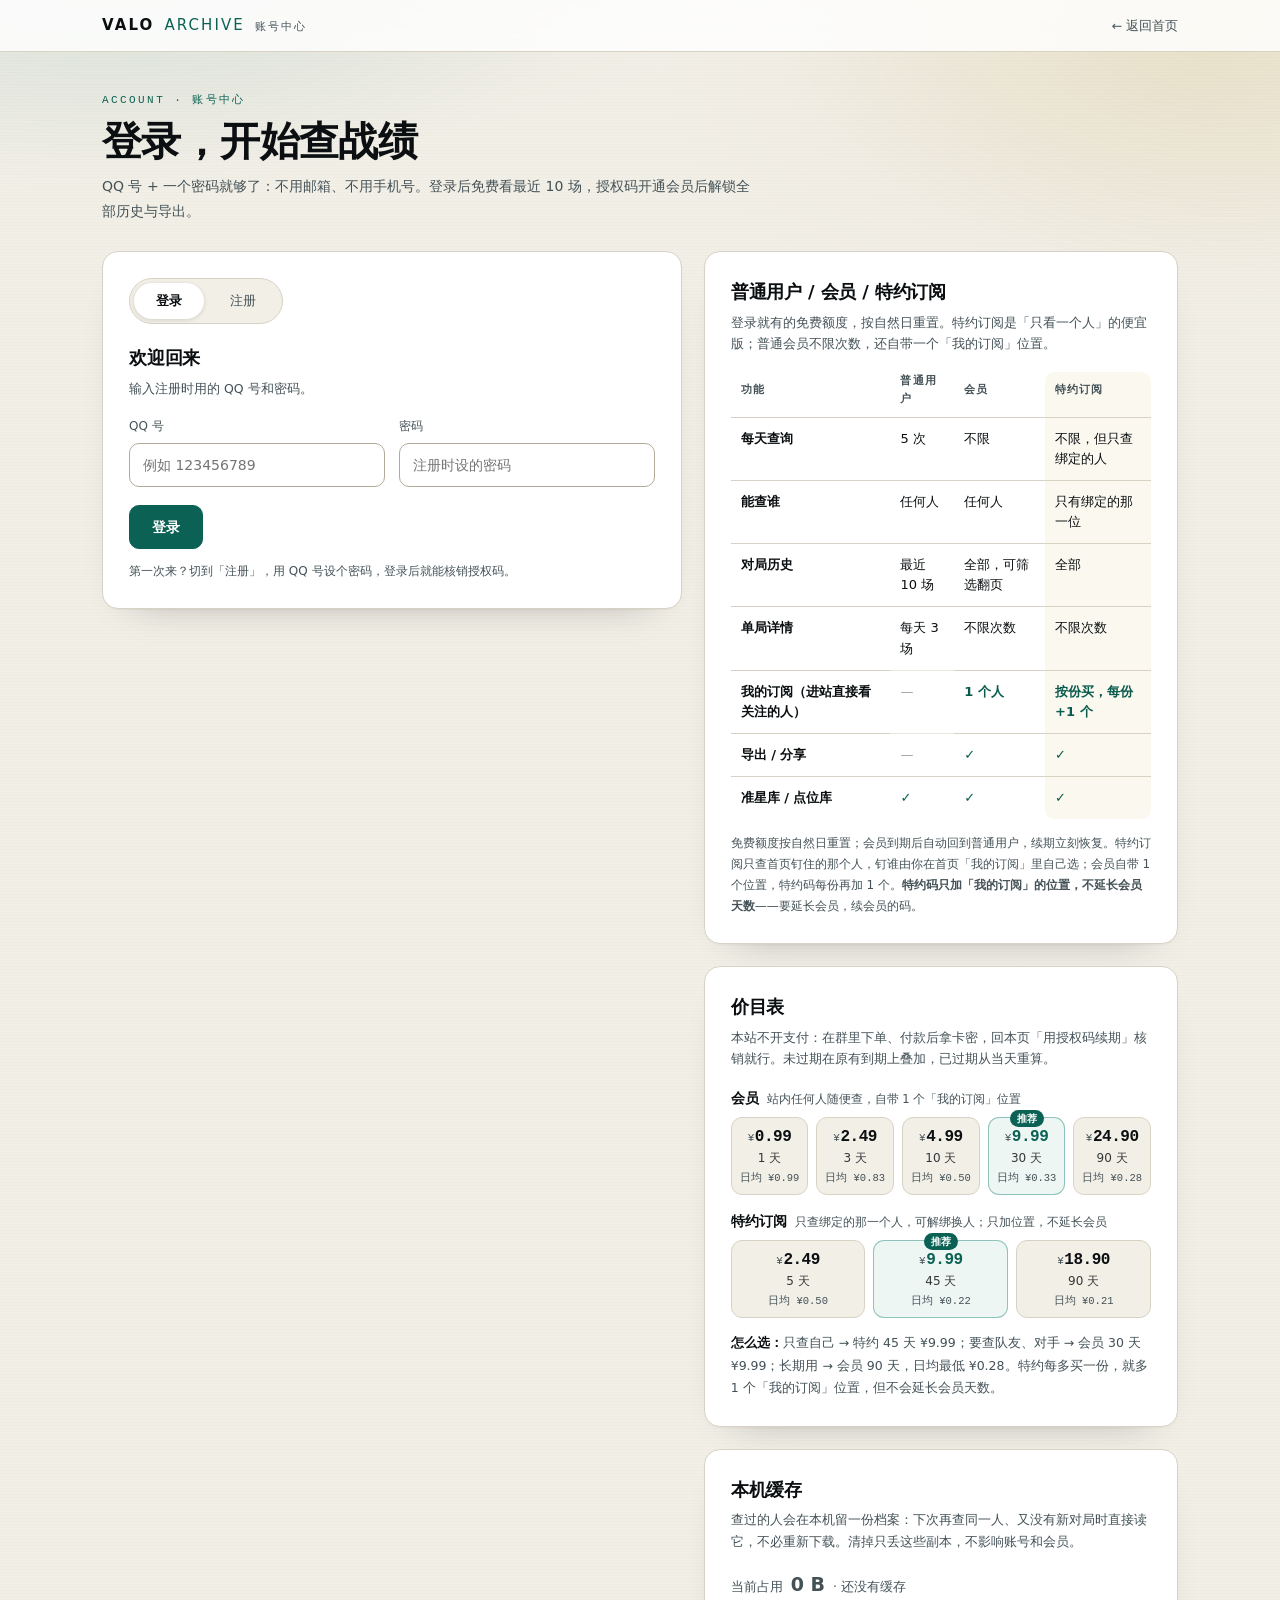
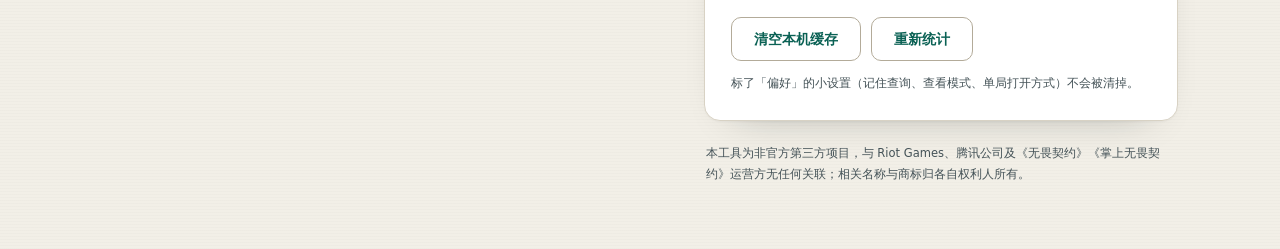
==== account.html @ eba75f65 "同步个人站：桌面记分板可展开、手机端队伍配色、顶栏账号靠右" ====
<!doctype html>
<html lang="zh-CN">
<head>
  <meta charset="utf-8" />
  <meta name="viewport" content="width=device-width, initial-scale=1" />
  <title>我的账号 · VALO ARCHIVE</title>
  <link rel="icon" type="image/svg+xml" href="/static/favicon.svg?v=5" sizes="any" />
  <meta name="theme-color" content="#0e7c6b" />
  <link rel="stylesheet" href="/static/style.css?v=a4db2b4439" />
  <style>
    .ac-bg{position:fixed;inset:0;pointer-events:none;z-index:0;
      background:radial-gradient(900px 460px at 8% -10%,rgba(14,124,107,.10),transparent 62%),
                 radial-gradient(760px 420px at 96% 2%,rgba(201,162,39,.12),transparent 60%)}
    .ac-top{position:sticky;top:0;z-index:5;background:rgba(255,255,255,.82);
      backdrop-filter:blur(10px);border-bottom:1px solid var(--line)}
    .ac-top-inner{max-width:1120px;margin:0 auto;padding:14px 22px;display:flex;align-items:center;justify-content:space-between;gap:16px}
    .ac-logo{display:flex;align-items:baseline;gap:10px;font-weight:800;letter-spacing:.14em;font-size:15px;color:var(--ink);text-decoration:none}
    .ac-logo em{font-style:normal;color:var(--accent);font-weight:500}
    .ac-logo span{font-size:11px;letter-spacing:.18em;color:var(--muted);font-weight:500}
    .ac-home{font-size:12.5px;color:var(--muted);text-decoration:none;white-space:nowrap}
    .ac-home:hover{color:var(--accent)}

    .ac-main{position:relative;z-index:1;max-width:1120px;margin:0 auto;padding:40px 22px 64px}
    .ac-hero{max-width:660px;margin-bottom:28px}
    .ac-kicker{font-family:var(--mono);font-size:11px;letter-spacing:.22em;color:var(--accent);margin:0 0 10px;text-transform:uppercase}
    .ac-hero h1{margin:0 0 10px;font-size:clamp(28px,3.4vw,40px);line-height:1.12;letter-spacing:-.015em}
    .ac-sub{margin:0;font-size:14px;line-height:1.75;color:var(--muted)}

    .ac-grid{display:grid;grid-template-columns:minmax(0,1.1fr) minmax(0,.9fr);gap:22px;align-items:start}
    .ac-panel{background:var(--card);border:1px solid var(--line);border-radius:16px;padding:26px;
      box-shadow:0 1px 2px rgba(16,24,22,.04),0 18px 40px -32px rgba(16,24,22,.45);margin-bottom:22px}
    .ac-panel h2{margin:0 0 6px;font-size:18px;letter-spacing:-.01em}
    .ac-panel .hint{margin:0 0 18px;font-size:12.5px;color:var(--muted);line-height:1.7}

    .ac-tabs{display:inline-flex;padding:4px;gap:4px;background:var(--paper);border:1px solid var(--line);border-radius:999px;margin-bottom:20px}
    .ac-tab{font:inherit;font-size:13px;padding:8px 22px;border:0;border-radius:999px;background:transparent;color:var(--muted);cursor:pointer}
    .ac-tab.on{background:var(--card);color:var(--ink);font-weight:600;box-shadow:0 1px 4px rgba(16,24,22,.14)}

    .ac-row{display:grid;grid-template-columns:1fr 1fr;gap:14px;margin-bottom:14px}'
    .ac-agree{margin:4px 0 14px}
    .ac-check{display:flex;gap:9px;align-items:flex-start;font-size:12.5px;line-height:1.7;color:var(--muted)}
    .ac-check input{margin-top:2px;width:16px;height:16px;flex:none;accent-color:var(--accent)}
    .ac-check a{color:var(--accent);text-decoration:none}
    .ac-check a:hover{text-decoration:underline}
    .ac-group{border:1px dashed var(--line);border-radius:12px;padding:12px 14px;margin:0 0 14px;background:var(--paper)}
    .ac-group-t{display:flex;gap:8px;align-items:baseline;flex-wrap:wrap;font-size:12.5px;color:var(--muted)}
    .ac-group-t b{font-size:13px;color:var(--ink)}
    .ac-group-a{display:flex;gap:8px;align-items:center;flex-wrap:wrap;margin-top:9px}
    .ac-group-qq{font-family:var(--mono);font-size:13px;color:var(--ink);text-decoration:none;border-bottom:1px dashed var(--line);padding-bottom:1px}
    .ac-group-qq:hover{color:var(--accent);border-color:var(--accent)}
    .ac-btn.tiny{height:30px;padding:0 12px;font-size:12px;border-radius:8px}

    .ac-row.one{grid-template-columns:1fr}
    .ac-row label{display:flex;flex-direction:column;gap:7px;font-size:12px;color:var(--muted);font-weight:500}
    .ac-row input{height:44px;padding:0 13px;font:inherit;font-size:14px;color:var(--ink);
      background:var(--card);border:1px solid var(--line-strong);border-radius:10px;transition:border-color .15s,box-shadow .15s}
    .ac-row input:focus{outline:none;border-color:var(--accent);box-shadow:0 0 0 4px var(--accent-soft)}
    .ac-row input[readonly]{background:var(--paper);color:var(--muted)}

    .ac-actions{display:flex;gap:10px;flex-wrap:wrap;align-items:center;margin-top:18px}
    button.ac-btn,a.ac-btn{display:inline-flex;align-items:center;justify-content:center;height:44px;padding:0 22px;
      font:inherit;font-size:13.5px;font-weight:600;border-radius:10px;border:1px solid var(--accent);
      background:var(--accent);color:#fff;cursor:pointer;text-decoration:none;transition:transform .12s,box-shadow .15s,background .15s}
    button.ac-btn:hover,a.ac-btn:hover{background:var(--accent-ink);box-shadow:0 8px 20px -10px rgba(14,124,107,.65)}
    button.ac-btn:active,a.ac-btn:active{transform:translateY(1px)}
    button.ac-btn.ghost,a.ac-btn.ghost{background:transparent;color:var(--accent);border-color:var(--line-strong)}
    button.ac-btn.ghost:hover,a.ac-btn.ghost:hover{border-color:var(--accent);background:var(--accent-soft);box-shadow:none}
    button.ac-btn:disabled{opacity:.45;cursor:default;box-shadow:none}

    .ac-out{margin-top:16px;font-size:13px;line-height:1.7;padding:12px 14px;border-radius:10px;
      background:var(--paper);color:var(--muted);white-space:pre-wrap}
    .ac-out:empty{display:none}
    .ac-out.ok{background:rgba(14,124,107,.08);color:var(--accent-ink)}
    .ac-out.err{background:rgba(180,69,59,.09);color:#a4392f}

    .ac-id{display:flex;align-items:center;gap:14px;margin:0 0 20px}
    .ac-id .av-lg{width:54px;height:54px;flex:0 0 54px;border-radius:50%;display:grid;place-items:center;
      font-size:20px;font-weight:700;color:#fff;background:linear-gradient(135deg,var(--accent),#0a5f52)}
    .ac-id b{display:block;font-size:16px;letter-spacing:-.01em}
    .ac-id small{color:var(--muted);font-size:12px}

    .ac-kv{display:grid;grid-template-columns:88px 1fr;font-size:13.5px;margin:0 0 18px;border-top:1px solid var(--line)}
    .ac-kv b,.ac-kv span{padding:11px 2px;border-bottom:1px solid var(--line)}
    .ac-kv b{color:var(--muted);font-weight:500}

    .ac-badge{display:inline-flex;align-items:center;padding:3px 10px;border-radius:999px;font-size:12px;font-weight:600}
    .ac-badge.on{background:rgba(14,124,107,.12);color:var(--accent-ink)}
    .ac-badge.off{background:rgba(180,69,59,.10);color:#a4392f}

    .price-sec{margin:0 0 14px}
    .price-t{display:flex;align-items:baseline;gap:8px;margin:16px 0 8px;font-size:13.5px;font-weight:700;color:var(--ink)}
    .price-t em{font-style:normal;font-size:11.5px;font-weight:500;color:var(--muted)}
    .price-grid{display:grid;grid-template-columns:repeat(3,minmax(0,1fr));gap:8px}
    @media (min-width:560px){#price-panel .price-grid.m5{grid-template-columns:repeat(5,minmax(0,1fr))}}
    .price-card{position:relative;border:1px solid var(--line);border-radius:11px;background:var(--paper);padding:10px 4px 8px;text-align:center;min-width:0}
    .price-card b{display:block;font-family:var(--mono);font-size:16px;letter-spacing:-.03em;color:var(--ink);line-height:1.15;white-space:nowrap}
    .price-card b span{font-size:11px;font-weight:500;color:var(--muted);margin-right:1px}
    .price-card i{display:block;margin-top:3px;font-style:normal;font-size:12px;color:var(--ink);opacity:.82}
    .price-card u{display:block;margin-top:2px;text-decoration:none;font-size:10.5px;color:var(--muted);font-family:var(--mono)}
    .price-card.on{border-color:rgba(14,124,107,.42);background:rgba(14,124,107,.07)}
    .price-card.on b{color:var(--accent)}
    .price-rec{position:absolute;top:-8px;left:50%;transform:translateX(-50%);font-size:10px;font-weight:700;color:#fff;background:var(--accent);border-radius:999px;padding:1px 7px;white-space:nowrap}
    .price-buy{margin:14px 0 0;font-size:12.5px;color:var(--muted);line-height:1.8}
    .price-buy b{color:var(--ink)}
    @media (max-width:520px){.price-grid{grid-template-columns:repeat(3,minmax(0,1fr))}.price-card{padding:10px 4px 8px}.price-card b{font-size:16px}.price-card u{display:none}}
    .ac-table{width:100%;border-collapse:separate;border-spacing:0;font-size:13px;margin:4px 0 14px}
    .ac-table th{font-size:11px;letter-spacing:.1em;text-transform:uppercase;color:var(--muted);text-align:left;padding:0 10px 10px;font-weight:600}
    .ac-table td{padding:11px 10px;border-top:1px solid var(--line);vertical-align:top}
    .ac-table td:first-child{font-weight:600;width:38%}
    .ac-table th:last-child,.ac-table td:last-child{background:rgba(201,162,39,.07)}
    .ac-table th:last-child{border-radius:9px 9px 0 0}
    .ac-table tr:last-child td:last-child{border-radius:0 0 9px 9px}
    .ac-no{color:var(--muted);opacity:.55}
    .ac-yes{color:var(--accent-ink);font-weight:600}

    .ac-tip{font-size:12px;line-height:1.75;color:var(--muted);margin:12px 0 0}
    .ac-invite{margin-top:22px;padding:18px;border:1px dashed var(--line-strong);border-radius:12px;background:var(--paper)}
    .ac-invite h2{font-size:15px;margin:0 0 4px}
    .ac-invite .code{font-family:var(--mono);font-size:20px;letter-spacing:.14em;color:var(--accent-ink);margin:12px 0 14px}
    .legal{font-size:11.5px;line-height:1.8;color:var(--muted);margin:18px 2px 0}
    /* 本机缓存：占用 + 单项删除 */
    .cache-total{display:flex;align-items:baseline;gap:8px;margin:12px 0 4px;font-size:12.5px;color:var(--muted)}
    .cache-total b{font-size:19px;color:inherit;font-variant-numeric:tabular-nums}
    .cache-list{list-style:none;margin:6px 0 0;padding:0}
    .cache-list li{display:flex;align-items:center;gap:8px;padding:7px 0;border-top:1px dashed var(--line);font-size:12.5px}
    .cache-list li:first-child{border-top:0}
    .cache-list .cname{flex:1;min-width:0;overflow:hidden;text-overflow:ellipsis;white-space:nowrap}
    .cache-list .csize{flex:none;font-family:var(--mono);font-size:11.5px;color:var(--muted);font-variant-numeric:tabular-nums}
    .cache-list .cpref{flex:none;font-size:10.5px;color:var(--muted);opacity:.7}
    .cache-list .cdel{flex:none;border:0;background:none;padding:2px 5px;font-size:11.5px;color:var(--muted);cursor:pointer;border-radius:6px}
    .cache-list .cdel:hover{color:#b3261e;background:rgba(179,38,30,.08)}
    .ac-hide{display:none!important}
    @media (max-width:900px){.ac-grid{grid-template-columns:1fr}.ac-main{padding-top:30px}}
    @media (max-width:560px){.ac-row{grid-template-columns:1fr}.ac-panel{padding:20px 18px}}
    @media (max-width:560px){
      .ac-top-inner{padding:10px 16px}
      .ac-main{padding:22px 16px 44px}
      .ac-hero{margin-bottom:18px}
      .ac-hero h1{font-size:27px;line-height:1.2}
      .ac-kicker{font-size:11.5px}
      .ac-hero p{font-size:13px;line-height:1.75}
      .ac-tabs{display:flex;width:100%;margin-bottom:16px}
      .ac-tab{flex:1;padding:0;height:42px;font-size:14px}
      .ac-panel{padding:18px 16px;border-radius:14px;margin-bottom:16px}
      .ac-panel h2{font-size:16.5px}
      .ac-panel .hint{font-size:12.5px}
      .ac-row label{font-size:12.5px}
      .ac-row input{height:48px;font-size:15px}
      .ac-btn{flex:1 1 auto;height:46px;font-size:14px}
      .ac-table{font-size:12px}
      .ac-table th{font-size:10.5px;padding:0 5px 8px}
      .ac-table td{padding:10px 5px}
      .ac-table td:first-child{width:31%}
      .ac-kv{grid-template-columns:76px 1fr;font-size:13px}
      .ac-invite{padding:16px}
      .ac-invite .code{font-size:18px}
      .legal{font-size:11px}
    }
    /* .ac-row 是 display:flex，会盖掉 [hidden] 的默认 display:none，这里强制一下 */
    [hidden] { display: none !important; }

    /* 暗色：账号页自己的写死色（style.css 管不到内联） */
    @media (prefers-color-scheme: dark) {
      .ac-top{background:rgba(22,25,28,.82)}
      .ac-bg{background:radial-gradient(900px 460px at 8% -10%,rgba(58,168,143,.12),transparent 62%),
                        radial-gradient(760px 420px at 96% 2%,rgba(211,168,81,.10),transparent 60%)}
      .price-rec{color:#07130f}
      .ac-btn:not(.ghost){color:#07130f}
      .ac-tab.on{box-shadow:0 1px 4px rgba(0,0,0,.5)}
      .ac-panel{box-shadow:0 1px 2px rgba(0,0,0,.4),0 18px 40px -32px rgba(0,0,0,.9)}
      .ac-row input{box-shadow:none}
    }
  </style>
</head>
<body>
  <div class="ac-bg" aria-hidden="true"></div>

  <header class="ac-top">
    <div class="ac-top-inner">
      <a class="ac-logo" href="/">VALO<em>ARCHIVE</em><span>账号中心</span></a>
      <a class="ac-home" href="/">← 返回首页</a>
    </div>
  </header>

  <main class="ac-main">
    <section class="ac-hero">
      <p class="ac-kicker">ACCOUNT · 账号中心</p>
      <h1 id="hero-title">登录，开始查战绩</h1>
      <p class="ac-sub" id="hero-sub">QQ 号 + 一个密码就够了：不用邮箱、不用手机号。登录后免费看最近 10 场，授权码开通会员后解锁全部历史与导出。</p>
    </section>

    <div class="ac-grid">
      <div class="ac-col-main">

        <!-- 未登录：登录 / 注册 -->
        <section class="ac-panel" id="view-out">
          <div class="ac-tabs">
            <button class="ac-tab on" id="tab-login" type="button">登录</button>
            <button class="ac-tab" id="tab-register" type="button">注册</button>
          </div>

          <form id="f-login" autocomplete="off">
            <h2>欢迎回来</h2>
            <p class="hint">输入注册时用的 QQ 号和密码。</p>
            <div class="ac-row">
              <label>QQ 号
                <input id="l-qq" inputmode="numeric" placeholder="例如 123456789" maxlength="12" required />
              </label>
              <label>密码
                <input id="l-pw" type="password" placeholder="注册时设的密码" maxlength="64" required />
              </label>
            </div>
            <div class="ac-actions">
              <button class="ac-btn" id="b-login" type="submit">登录</button>
            </div>
            <p class="ac-tip">第一次来？切到「注册」，用 QQ 号设个密码，登录后就能核销授权码。</p>
          </form>

          <form id="f-register" class="ac-hide" autocomplete="off">
            <h2>创建账号</h2>
            <p class="hint">只收 QQ 号和一个密码，30 天内免登录。</p>
            <div class="ac-row">
              <label>QQ 号（就是用户名）
                <input id="r-qq" inputmode="numeric" placeholder="5~12 位数字" maxlength="12" required />
              </label>
              <label>昵称（可空）
                <input id="r-nick" placeholder="随便写" maxlength="24" />
              </label>
            </div>
            <div class="ac-row">
              <label>密码（至少 8 位）
                <input id="r-pw" type="password" maxlength="64" required />
              </label>
              <label>再输一次
                <input id="r-pw2" type="password" maxlength="64" required />
              </label>
            </div>
            <!-- 默认是免费注册，这个框不出现；只有「必须邀请码」或被后台关掉开放注册时才显示。 -->
            <div class="ac-row one" id="r-invite-row" hidden>
              <label>邀请码
                <input id="r-invite" placeholder="输入邀请码，例如 HY-AB12CD" maxlength="12" />
              </label>
            </div>
            <div class="ac-agree">
              <label class="ac-check">
                <input type="checkbox" id="r-agree" />
                <span>我已阅读并同意 <a href="/terms" target="_blank" rel="noopener">《用户协议与免责声明》</a>，并承诺不把查询结果用于人肉搜索、骚扰他人、曝光他人隐私等用途。</span>
              </label>
            </div>
            <div class="ac-group" id="reg-group" hidden>
              <div class="ac-group-t"><b>想开会员？</b><span>本站不开支付，订阅和续费都在群里办理。</span></div>
              <div class="ac-group-a">
                <a class="ac-group-qq" id="reg-group-qq" href="#" target="_blank" rel="noopener">群号 —</a>
                <button class="ac-btn ghost tiny" id="reg-group-copy" type="button">复制群号</button>
                <a class="ac-btn tiny" id="reg-group-join" href="#" target="_blank" rel="noopener" hidden>直接加群</a>
              </div>
            </div>
            <div class="ac-actions">
              <button class="ac-btn" id="b-register" type="submit">注册并登录</button>
            </div>
            <p class="ac-tip">注册免费，不要邀请码：QQ 号 + 密码就能用。没有邮箱/手机验证，也没有自助找回；忘了密码找站长重置。</p>
          </form>

          <div class="ac-out" id="out-out"></div>
          <p class="ac-tip" id="member-cookie-tip" hidden>
            检测到你已经用授权码激活过。设个密码，以后换设备也能登录。
          </p>
        </section>

        <!-- 已登录：我的会员 -->
        <section class="ac-panel ac-hide" id="view-in">
          <div id="merge-banner" hidden style="border:1px solid #d8a83a;background:rgba(216,168,58,.10);border-radius:10px;padding:12px 14px;margin:0 0 14px">
            <b style="font-size:13.5px">你的会员挂在另一个 QQ 上</b>
            <p class="ac-tip" id="merge-text" style="margin:6px 0 10px">—</p>
            <div class="ac-actions">
              <button class="ac-btn" id="merge-do" type="button">并入当前账号</button>
              <button class="ac-btn ghost" id="merge-skip" type="button">先不用</button>
            </div>
          </div>
          <div class="ac-id">
            <span class="av-lg" id="i-av">我</span>
            <span>
              <b id="i-name">我的账号</b>
              <small id="i-sub">已登录</small>
            </span>
          </div>
          <div class="ac-kv">
            <b>账号</b><span id="i-qq">—</span>
            <b>昵称</b><span id="i-nick">—</span>
            <b>状态</b><span id="i-status">—</span>
            <b>到期</b><span id="i-expires">—</span>
          </div>
          <div id="contact-box" hidden>
            <div class="ac-kv"><b>群号</b><span id="contact-qq">—</span></div>
            <p class="ac-tip" id="contact-note">加群购买订阅服务</p>
            <div class="ac-actions">
              <button class="ac-btn ghost" id="contact-copy" type="button">复制群号</button>
              <a class="ac-btn" id="contact-join" href="#" target="_blank" rel="noopener" hidden>直接加群</a>
            <a class="ac-btn ghost" href="#price-panel">看价目表</a>
            </div>
            <p class="ac-tip">本站不开支付、不收钱；订阅和续费都在群里办理。</p>
          </div>
          <div class="ac-actions">
            <a class="ac-btn" id="i-enter" href="/">进入站点</a>
            <button class="ac-btn ghost" id="b-unbind" type="button" hidden title="特约订阅只能解绑一次，用来救绑错人">解绑订阅人（仅一次）</button>
            <button class="ac-btn ghost" id="b-logout" type="button">退出登录</button>
          </div>
          <p class="ac-tip" id="i-tip"></p>
          <div id="inv-box" class="ac-invite" hidden>
            <h2>我的邀请码</h2>
            <p class="ac-tip">一个人一个码：会员 <b>HY-</b> 开头、不限次数；普通人 <b>PT-</b> 开头、最多 20 人（拉满失效，开通会员后重新可用）。同一张链接可以发给多个人。</p>
            <div class="code" id="inv-code">—</div>
            <div class="ac-actions">
              <button class="ac-btn ghost" id="inv-copy" type="button">复制邀请链接</button>
            </div>
            <p class="ac-tip" id="inv-note"></p>
          </div>
        </section>

        <!-- 核销 -->
        <section class="ac-panel ac-hide" id="view-redeem">
          <h2>用授权码续期</h2>
          <p class="hint">一个码只能用一次，绑 QQ 不绑设备；未过期在原到期上叠加，已过期从今天重算。</p>
          <form id="f-redeem" autocomplete="off">
            <div class="ac-row">
              <label>授权码
                <input id="d-code" placeholder="VALO-XXXX-XXXX-XXXX-XXXX" maxlength="64" required />
              </label>
              <label>充到账号
                <input id="d-qq" inputmode="numeric" maxlength="12" readonly />
              </label>
            </div>
            <div class="ac-actions">
              <button class="ac-btn" id="b-redeem" type="submit">立即激活</button>
            </div>
          </form>
          <div class="ac-out" id="out-redeem"></div>
        </section>

        <!-- 改密码 -->
        <section class="ac-panel ac-hide" id="view-password">
          <h2>改密码</h2>
          <p class="hint">改完所有设备都要重新登录。</p>
          <form id="f-password" autocomplete="off">
            <div class="ac-row">
              <label>原密码
                <input id="p-old" type="password" maxlength="64" required />
              </label>
              <label>新密码（至少 8 位）
                <input id="p-new" type="password" maxlength="64" required />
              </label>
            </div>
            <div class="ac-actions">
              <button class="ac-btn ghost" id="b-password" type="submit">保存新密码</button>
            </div>
          </form>
          <div class="ac-out" id="out-password"></div>
        </section>
      </div>

      <aside class="ac-col-side">
        <section class="ac-panel">
          <h2>普通用户 / 会员 / 特约订阅</h2>
          <p class="hint">登录就有的免费额度，按自然日重置。特约订阅是「只看一个人」的便宜版；普通会员不限次数，还自带一个「我的订阅」位置。</p>
          <table class="ac-table">
            <thead>
              <tr><th>功能</th><th>普通用户</th><th>会员</th><th>特约订阅</th></tr>
            </thead>
            <tbody>
              <tr><td>每天查询</td><td><span id="lim-query">5</span> 次</td><td>不限</td><td>不限，但只查绑定的人</td></tr>
              <tr><td>能查谁</td><td>任何人</td><td>任何人</td><td>只有绑定的那一位</td></tr>
              <tr><td>对局历史</td><td>最近 <span id="lim-history">10</span> 场</td><td>全部，可筛选翻页</td><td>全部</td></tr>
              <tr><td>单局详情</td><td>每天 <span id="lim-detail">3</span> 场</td><td>不限次数</td><td>不限次数</td></tr>
              <tr><td>我的订阅（进站直接看关注的人）</td><td class="ac-no">—</td><td class="ac-yes">1 个人</td><td class="ac-yes">按份买，每份 +1 个</td></tr>
              <tr><td>导出 / 分享</td><td class="ac-no">—</td><td class="ac-yes">✓</td><td class="ac-yes">✓</td></tr>
              <tr><td>准星库 / 点位库</td><td class="ac-yes">✓</td><td class="ac-yes">✓</td><td class="ac-yes">✓</td></tr>
            </tbody>
          </table>
          <p class="ac-tip" id="lim-note">免费额度按自然日重置；会员到期后自动回到普通用户，续期立刻恢复。特约订阅只查首页钉住的那个人，钉谁由你在首页「我的订阅」里自己选；会员自带 1 个位置，特约码每份再加 1 个。<b>特约码只加「我的订阅」的位置，不延长会员天数</b>——要延长会员，续会员的码。</p>
        </section>
        <section class="ac-panel" id="price-panel">
          <h2>价目表</h2>
          <p class="hint">本站不开支付：在群里下单、付款后拿卡密，回本页「用授权码续期」核销就行。未过期在原有到期上叠加，已过期从当天重算。</p>
          <div class="price-sec">
            <p class="price-t">会员 <em>站内任何人随便查，自带 1 个「我的订阅」位置</em></p>
            <div class="price-grid m5">
              <div class="price-card"><b><span>¥</span>0.99</b><i>1 天</i><u>日均 ¥0.99</u></div>
              <div class="price-card"><b><span>¥</span>2.49</b><i>3 天</i><u>日均 ¥0.83</u></div>
              <div class="price-card"><b><span>¥</span>4.99</b><i>10 天</i><u>日均 ¥0.50</u></div>
              <div class="price-card on"><span class="price-rec">推荐</span><b><span>¥</span>9.99</b><i>30 天</i><u>日均 ¥0.33</u></div>
              <div class="price-card"><b><span>¥</span>24.90</b><i>90 天</i><u>日均 ¥0.28</u></div>
            </div>
          </div>
          <div class="price-sec">
            <p class="price-t">特约订阅 <em>只查绑定的那一个人，可解绑换人；只加位置，不延长会员</em></p>
            <div class="price-grid">
              <div class="price-card"><b><span>¥</span>2.49</b><i>5 天</i><u>日均 ¥0.50</u></div>
              <div class="price-card on"><span class="price-rec">推荐</span><b><span>¥</span>9.99</b><i>45 天</i><u>日均 ¥0.22</u></div>
              <div class="price-card"><b><span>¥</span>18.90</b><i>90 天</i><u>日均 ¥0.21</u></div>
            </div>
          </div>
          <p class="price-buy"><b>怎么选：</b>只查自己 → 特约 45 天 ¥9.99；要查队友、对手 → 会员 30 天 ¥9.99；长期用 → 会员 90 天，日均最低 ¥0.28。特约每多买一份，就多 1 个「我的订阅」位置，但不会延长会员天数。</p>
        </section>
        <section class="ac-panel" id="cache-panel">
          <h2>本机缓存</h2>
          <p class="hint">查过的人会在本机留一份档案：下次再查同一人、又没有新对局时直接读它，不必重新下载。清掉只丢这些副本，不影响账号和会员。</p>
          <p class="cache-total">当前占用 <b id="cache-size">—</b><span id="cache-count">—</span></p>
          <ul class="cache-list" id="cache-list"></ul>
          <div class="ac-actions">
            <button class="ac-btn ghost" id="cache-clear" type="button">清空本机缓存</button>
            <button class="ac-btn ghost" id="cache-refresh" type="button">重新统计</button>
          </div>
          <p class="ac-tip" id="cache-note">标了「偏好」的小设置（记住查询、查看模式、单局打开方式）不会被清掉。</p>
        </section>
        <p class="legal">本工具为非官方第三方项目，与 Riot Games、腾讯公司及《无畏契约》《掌上无畏契约》运营方无任何关联；相关名称与商标归各自权利人所有。</p>
      </aside>
    </div>
  </main>

  <script src="/static/account.js?v=ff99b104af"></script>
<script src="/static/statusdot.js?v=e4f8a35baa" defer></script>
</body>
</html>
---- static/style.css ----
/* ValoArchive-Web — 浅色「档案纸」体系 v3
   米白纸面 / 细线卡片 / 深墨字 / 自有强调色「深玉青」。 */

:root {
  --squad-1: #0d6b5c;
  --squad-2: #1d4f96;
  --squad-3: #9a5a0a;
  --squad-4: #7a2f83;
  --squad-1-ink: #ffffff;
  --squad-2-ink: #ffffff;
  --squad-3-ink: #ffffff;
  --squad-4-ink: #ffffff;
  --paper: #f7f6f2;
  --paper-2: #efece4;
  --card: #ffffff;
  --ink: #17191b;
  --ink-2: #3c4347;
  --muted: #6f787c;
  --dim: #9aa1a4;
  --line: #e6e3da;
  --line-strong: #d3cfc2;
  --accent: #0e7c6b;
  --accent-ink: #0a5b4e;
  --accent-soft: #e8f3f0;
  --win: #16866a;
  --loss: #c0453c;
  --gold: #a87a22;
  color-scheme: light;
  --mono: "Cascadia Mono", "JetBrains Mono", Consolas, ui-monospace, monospace;
  --sans: "MiSans", "PingFang SC", "Microsoft YaHei UI", system-ui, sans-serif;
}
* { box-sizing: border-box; }

html, body {
  margin: 0;
  padding: 0;
  background: var(--paper);
  color: var(--ink);
  font-family: var(--sans);
  font-size: 15px;
  line-height: 1.55;
  -webkit-font-smoothing: antialiased;
}

body { min-height: 100vh; display: flex; flex-direction: column; }

.shell { width: 100%; max-width: 1240px; margin: 0 auto; padding: 0 28px; }

.grid-bg {
  position: fixed;
  inset: 0;
  z-index: 0;
  pointer-events: none;
  background-image:
    linear-gradient(to right, rgba(23, 25, 27, 0.03) 1px, transparent 1px),
    linear-gradient(to bottom, rgba(23, 25, 27, 0.03) 1px, transparent 1px);
  background-size: 56px 56px;
  mask-image: radial-gradient(ellipse at 50% 0%, #000 25%, transparent 80%);
}

main, header, footer { position: relative; z-index: 1; }

main.shell { flex: 1 0 auto; }

/* ---------- top bar ---------- */

.top {
  background: rgba(255, 255, 255, 0.88);
  border-bottom: 1px solid var(--line);
  position: sticky;
  top: 0;
  z-index: 5;
  backdrop-filter: blur(10px);
}
.top-inner { display: flex; align-items: center; gap: 22px; padding: 15px 28px; }

.brand { display: flex; align-items: center; gap: 12px; color: inherit; text-decoration: none; cursor: pointer; }
/* 左上角站名兼作「回到首页」入口：悬停给一点反馈，键盘聚焦要看得见 */
.brand:hover .brand-text { color: var(--accent); }
.brand:focus-visible { outline: 2px solid var(--accent); outline-offset: 5px; border-radius: 8px; }

.mark img { width: 32px; height: 32px; display: block; border-radius: 3px; }
/* 用矢量 logo 时不要「深色方块 + 青色贴纸阴影」，直接让图形融进页头 */
.mark.mark-plain { background: none; box-shadow: none; border-radius: 0; overflow: visible; }
.mark.mark-plain img { width: 34px; height: 34px; border-radius: 0; filter: drop-shadow(0 4px 10px rgba(11, 20, 22, 0.16)); }
.mark {
  width: 32px;
  height: 32px;
  display: grid;
  place-items: center;
  font-weight: 800;
  font-size: 14px;
  color: #fff;
  background: var(--ink);
  border-radius: 3px;
  box-shadow: 3px -3px 0 0 var(--accent);
}
.brand-text { font-weight: 800; letter-spacing: 0.13em; font-size: 14px; }
.brand-text em { color: var(--accent); font-style: normal; font-weight: 500; }
.brand-sub {
  font-family: var(--mono);
  font-size: 10.5px;
  color: var(--dim);
  letter-spacing: 0.08em;
  border-left: 1px solid var(--line);
  padding-left: 12px;
}

.search {
  flex: 1;
  display: flex;
  align-items: center;
  gap: 10px;
  background: var(--card);
  border: 1px solid var(--line-strong);
  border-radius: 3px;
  padding: 5px 5px 5px 12px;
  min-width: 0;
}
.search:focus-within { border-color: var(--accent); box-shadow: 0 0 0 3px var(--accent-soft); }
.search .prompt { color: var(--accent); font-family: var(--mono); font-size: 13px; }
.search input {
  flex: 1;
  min-width: 0;
  background: transparent;
  border: 0;
  outline: none;
  color: var(--ink);
  font-family: var(--mono);
  font-size: 13px;
  padding: 4px 0;
}
.search input::placeholder { color: var(--dim); }
.search button {
  background: var(--accent);
  border: 0;
  border-radius: 2px;
  color: #fff;
  font-weight: 700;
  font-size: 12.5px;
  letter-spacing: 0.14em;
  padding: 8px 18px;
  cursor: pointer;
}
.search button:hover { background: var(--accent-ink); }

.health {
  font-family: var(--mono);
  font-size: 10.5px;
  color: var(--dim);
  letter-spacing: 0.05em;
  white-space: nowrap;
}
.export-btn {
  background: transparent;
  border: 1px solid var(--line-strong);
  border-radius: 2px;
  color: var(--ink-2);
  font-family: var(--mono);
  font-size: 11px;
  letter-spacing: 0.06em;
  padding: 7px 12px;
  cursor: pointer;
  white-space: nowrap;
}
.export-btn:hover { border-color: var(--accent); color: var(--accent-ink); background: var(--accent-soft); }

.health b { color: var(--win); font-weight: 600; }
.health s { color: var(--loss); text-decoration: none; }

/* ---------- empty ---------- */

.empty { padding: 86px 0 40px; max-width: 760px; }
.empty-kicker {
  font-family: var(--mono);
  font-size: 10.5px;
  letter-spacing: 0.18em;
  color: var(--accent);
  margin-bottom: 18px;
}
.empty h1 {
  font-size: 52px;
  line-height: 1.12;
  margin: 0 0 20px;
  letter-spacing: -0.02em;
  font-weight: 800;
}
.empty h1 em { font-style: normal; color: var(--accent); }
.empty p { color: var(--muted); max-width: 560px; font-size: 15px; }
.empty code { color: var(--accent-ink); font-family: var(--mono); background: var(--accent-soft); padding: 1px 6px; border-radius: 2px; }
.hints {
  margin-top: 34px;
  padding: 0;
  list-style: none;
  display: grid;
  gap: 9px;
  font-family: var(--mono);
  font-size: 12px;
  color: var(--muted);
}
.hints li::before { content: "→ "; color: var(--accent); }

/* ---------- player ---------- */

.player { padding: 24px 0 80px; }
.hidden { display: none !important; }

.id-card {
  display: grid;
  grid-template-columns: 84px minmax(0, 1fr) auto;
  gap: 22px;
  align-items: center;
  padding: 20px 22px;
  background: var(--card);
  border: 1px solid var(--line);
  border-left: 4px solid var(--accent);
  border-radius: 3px;
}
.avatar {
  width: 84px;
  height: 84px;
  object-fit: cover;
  border: 1px solid var(--line);
  border-radius: 2px;
  background: var(--paper-2);
}
.id-main h2 { margin: 0 0 8px; font-size: 24px; font-weight: 700; letter-spacing: 0.01em; }
.id-meta { display: flex; gap: 7px; flex-wrap: wrap; }
.pill {
  font-family: var(--mono);
  font-size: 10.5px;
  letter-spacing: 0.05em;
  padding: 3px 9px;
  border: 1px solid var(--line);
  border-radius: 2px;
  color: var(--muted);
  background: var(--paper);
}
.pill.accent { color: var(--accent-ink); border-color: var(--accent-soft); background: var(--accent-soft); }
.pill.muted { color: var(--dim); }

.tiles { display: grid; grid-template-columns: repeat(4, 108px); gap: 10px; }
.tile {
  background: var(--card);
  border: 1px solid var(--line);
  border-top: 2px solid var(--ink);
  border-radius: 3px;
  padding: 10px 12px;
}
.tile .k { font-family: var(--mono); font-size: 9.5px; letter-spacing: 0.1em; color: var(--dim); }
.tile .v { font-size: 23px; font-weight: 700; font-variant-numeric: tabular-nums; letter-spacing: -0.01em; }
.tile .v small { font-size: 11px; color: var(--muted); font-weight: 500; }
.tile.accent { border-top-color: var(--accent); }
.tile.accent .v { color: var(--accent-ink); }
.tile.gold { border-top-color: var(--gold); }
.tile.warn { border-top-color: var(--loss); }

/* ---------- layout ---------- */

.player-grid {
  display: grid;
  grid-template-columns: minmax(0, 1fr) 296px;
  gap: 26px;
  align-items: start;
  margin-top: 20px;
}

.tabs { display: flex; gap: 2px; border-bottom: 1px solid var(--line); }
.tabs button {
  background: transparent;
  border: 0;
  border-bottom: 2px solid transparent;
  color: var(--muted);
  padding: 10px 17px;
  font-size: 13.5px;
  font-family: var(--sans);
  cursor: pointer;
}
.tabs button:hover { color: var(--ink); }
.tabs button.active { color: var(--ink); border-bottom-color: var(--accent); font-weight: 600; }

.panel { padding: 20px 0; }
.panel-head { display: flex; align-items: baseline; justify-content: space-between; gap: 16px; flex-wrap: wrap; }
.panel-head h3 { margin: 0; font-size: 13px; letter-spacing: 0.1em; color: var(--ink-2); font-weight: 700; }
.filters { display: flex; align-items: center; gap: 8px; }
.dim { color: var(--dim); font-family: var(--mono); font-size: 11.5px; }

/* ---------- history rows ---------- */

.rows { display: grid; gap: 8px; margin-top: 14px; }

.row {
  display: grid;
  grid-template-columns: 4px 42px 200px minmax(0, 1fr) auto;
  align-items: center;
  gap: 16px;
  padding: 9px 18px 9px 0;
  background: var(--card);
  border: 1px solid var(--line);
  border-radius: 3px;
  cursor: pointer;
  transition: border-color 0.14s ease, box-shadow 0.14s ease, transform 0.14s ease;
}
.row:hover {
  border-color: var(--accent);
  box-shadow: 0 3px 12px rgba(14, 124, 107, 0.08);
  transform: translateY(-1px);
}
.row .spine { align-self: stretch; background: var(--win); border-radius: 2px 0 0 2px; }
.row.loss .spine { background: var(--loss); }

.row .agent {
  width: 42px;
  height: 42px;
  object-fit: cover;
  border-radius: 2px;
  background: var(--paper-2);
  border: 1px solid var(--line);
}
.row .agent.blank::after { content: "?"; }

.row .map { display: flex; flex-direction: column; gap: 2px; min-width: 0; }
.row .map b { font-size: 14.5px; font-weight: 700; white-space: nowrap; overflow: hidden; text-overflow: ellipsis; }
.row .map span { font-family: var(--mono); font-size: 10.5px; color: var(--dim); }

.row .mid { display: flex; align-items: baseline; gap: 14px; min-width: 0; }
.row .kda { font-family: var(--mono); font-size: 16px; font-variant-numeric: tabular-nums; }
.row .kda small { color: var(--dim); font-size: 10.5px; }
.row .acs { font-family: var(--mono); font-size: 11px; color: var(--muted); }

.row .tail { display: flex; align-items: center; gap: 8px; font-family: var(--mono); font-size: 11px; }
.result { font-weight: 700; letter-spacing: 0.06em; font-size: 11.5px; }
.result.win { color: var(--win); }
.result.loss { color: var(--loss); }

.chip {
  background: var(--card);
  border: 1px solid var(--line-strong);
  border-radius: 2px;
  color: var(--muted);
  font-family: var(--mono);
  font-size: 11px;
  padding: 4px 11px;
  cursor: pointer;
}
.chip:hover { border-color: var(--accent); color: var(--accent-ink); }
.chip.active { border-color: var(--accent); background: var(--accent-soft); color: var(--accent-ink); }

.rr { padding: 2px 7px; border: 1px solid currentColor; border-radius: 2px; font-size: 10px; letter-spacing: 0.03em; }
.rr.up { color: var(--win); }
.rr.down { color: var(--loss); }

.party-badge {
  font-family: var(--mono);
  font-size: 10px;
  padding: 2px 7px;
  color: var(--accent-ink);
  background: var(--accent-soft);
  border-radius: 2px;
}

.pager { display: inline-flex; align-items: center; gap: 6px; }
.pager button {
  background: var(--card);
  border: 1px solid var(--line-strong);
  border-radius: 2px;
  color: var(--ink);
  width: 26px;
  height: 24px;
  cursor: pointer;
}
.pager button:hover:not(:disabled) { border-color: var(--accent); color: var(--accent-ink); }
.pager button:disabled { opacity: 0.35; cursor: default; }
.pager span { font-family: var(--mono); font-size: 11px; color: var(--muted); }

/* ---------- rail ---------- */

.rail { display: grid; gap: 14px; }
.rail-card { background: var(--card); border: 1px solid var(--line); border-radius: 3px; padding: 14px 16px; }
.rail-card h4 { margin: 0 0 12px; font-size: 12px; letter-spacing: 0.1em; color: var(--ink-2); font-weight: 700; }
.rail-list { display: grid; gap: 9px; }
.rail-item { display: grid; grid-template-columns: 1fr 46px 62px; align-items: center; gap: 8px; font-size: 12.5px; }
.rail-item .name { white-space: nowrap; overflow: hidden; text-overflow: ellipsis; color: var(--ink-2); }
.rail-item .bar { height: 5px; background: var(--paper-2); border-radius: 2px; overflow: hidden; }
.rail-item .bar i { display: block; height: 100%; background: var(--accent); }
.rail-item .pct { font-family: var(--mono); font-size: 10.5px; color: var(--muted); text-align: right; white-space: nowrap; }
.rail-agents { display: flex; flex-wrap: wrap; gap: 6px; }
.rail-agents img { width: 40px; height: 40px; object-fit: cover; border-radius: 2px; border: 1px solid var(--line); background: var(--paper-2); }
.rail-agents .none { font-family: var(--mono); font-size: 11px; color: var(--dim); }
.rail-note { padding: 2px 4px; font-size: 12px; color: var(--muted); }
.rail-note b { display: block; font-size: 11px; letter-spacing: 0.1em; color: var(--ink-2); margin-bottom: 6px; }
.rail-note p { margin: 0; line-height: 1.65; }

/* ---------- match ---------- */

.match-body { margin-top: 16px; }
.match-hero {
  display: flex;
  gap: 26px;
  align-items: center;
  flex-wrap: wrap;
  padding: 18px 20px;
  background: var(--card);
  border: 1px solid var(--line);
  border-left: 4px solid var(--accent);
  border-radius: 3px;
}
.match-hero.loss { border-left-color: var(--loss); }
.match-hero .score { font-size: 34px; font-weight: 800; font-variant-numeric: tabular-nums; letter-spacing: -0.02em; }
.match-hero .meta { display: grid; gap: 3px; font-family: var(--mono); font-size: 11.5px; color: var(--muted); }

.squads { display: flex; gap: 7px; flex-wrap: wrap; margin: 14px 0 4px; }
.squad { font-family: var(--mono); font-size: 10.5px; padding: 3px 9px; color: #fff; background: var(--accent); border-radius: 2px; }

table.board {
  width: 100%;
  border-collapse: collapse;
  margin-top: 12px;
  font-size: 13px;
  background: var(--card);
  border: 1px solid var(--line);
  border-radius: 3px;
}
table.board th {
  text-align: left;
  font-family: var(--mono);
  font-size: 10px;
  letter-spacing: 0.09em;
  color: var(--dim);
  padding: 9px 11px;
  border-bottom: 1px solid var(--line);
  font-weight: 500;
  background: var(--paper);
}
table.board td { padding: 8px 11px; border-bottom: 1px solid var(--line); font-variant-numeric: tabular-nums; }
table.board tr:last-child td { border-bottom: 0; }
table.board tr.me td { background: var(--accent-soft); }
table.board tr.team-b td { color: var(--muted); }
table.board td .tag {
  font-family: var(--mono);
  font-size: 9.5px;
  padding: 1px 6px;
  margin-right: 6px;
  color: var(--accent-ink);
  background: var(--accent-soft);
  border-radius: 2px;
}

/* ---------- social ---------- */

.social-tools { display: flex; align-items: center; gap: 10px; margin-top: 14px; flex-wrap: wrap; }
.social-tools input {
  flex: 1;
  min-width: 200px;
  background: var(--card);
  border: 1px solid var(--line-strong);
  border-radius: 2px;
  padding: 8px 12px;
  font-family: var(--mono);
  font-size: 12.5px;
  color: var(--ink);
  outline: none;
}
.social-tools input:focus { border-color: var(--accent); box-shadow: 0 0 0 3px var(--accent-soft); }
.social-counts { display: flex; gap: 6px; }

.people { display: grid; gap: 6px; margin-top: 12px; }
.person {
  display: grid;
  grid-template-columns: 44px minmax(0, 1fr) 76px 84px 150px;
  align-items: center;
  gap: 14px;
  padding: 11px 16px;
  transition: border-color 0.15s ease;
  background: var(--card);
  border: 1px solid var(--line);
  border-radius: 3px;
}
.person:hover { border-color: var(--accent); }
.person-avatar {
  width: 40px;
  height: 40px;
  display: grid;
  place-items: center;
  background: var(--paper-2);
  border: 1px solid var(--line);
  border-radius: 2px;
  font-weight: 700;
  color: var(--ink-2);
}
.person-main { display: grid; gap: 1px; min-width: 0; }
.person-main b { font-size: 13.5px; font-weight: 700; overflow: hidden; text-overflow: ellipsis; white-space: nowrap; }
.person-main span { font-family: var(--mono); font-size: 10.5px; color: var(--dim); }
.person-stat { text-align: right; font-family: var(--mono); line-height: 1.25; }
.person-stat b { display: block; font-size: 16px; font-weight: 700; }
.person-stat b small { font-size: 11px; color: var(--muted); margin-left: 1px; }
.person-stat span { font-size: 9.5px; color: var(--dim); letter-spacing: 0.08em; }
.person-agents { display: flex; gap: 4px; justify-content: flex-end; }
.person-agents i { font-style: normal; font-size: 10px; color: var(--muted); border: 1px solid var(--line); border-radius: 2px; padding: 1px 6px; }

/* ---------- party ---------- */

.party-grid { display: grid; grid-template-columns: 1fr 1fr; gap: 18px; margin-top: 16px; }
.party-bars { display: grid; gap: 9px; align-content: start; }
.bar-row { display: grid; grid-template-columns: 72px 1fr 56px; align-items: center; gap: 10px; font-family: var(--mono); font-size: 11.5px; color: var(--ink-2); }
.bar { height: 6px; background: var(--paper-2); border-radius: 2px; overflow: hidden; }
.bar i { display: block; height: 100%; background: var(--accent); }
.mates { display: grid; gap: 6px; align-content: start; }
.mate { display: flex; justify-content: space-between; font-family: var(--mono); font-size: 12px; padding: 7px 11px; background: var(--card); border: 1px solid var(--line); border-radius: 2px; }
.mate b { color: var(--accent-ink); font-weight: 600; }

/* ---------- assets ---------- */

.asset-counts { display: grid; grid-template-columns: repeat(auto-fit, minmax(84px, 1fr)); gap: 9px; margin: 16px 0 4px; }
.count { background: var(--card); border: 1px solid var(--line); border-top: 2px solid var(--gold); border-radius: 3px; padding: 9px 11px; }
.count .k { font-family: var(--mono); font-size: 9.5px; color: var(--dim); letter-spacing: 0.09em; }
.count .v { font-size: 20px; font-weight: 700; }

.asset-block h4 { margin: 24px 0 9px; font-size: 11.5px; letter-spacing: 0.12em; color: var(--ink-2); font-weight: 700; }
.asset-grid { display: grid; grid-template-columns: repeat(auto-fill, minmax(142px, 1fr)); gap: 9px; }
.asset-grid.small { grid-template-columns: repeat(auto-fill, minmax(92px, 1fr)); }
.asset { background: var(--card); border: 1px solid var(--line); border-radius: 3px; padding: 7px; display: grid; gap: 5px; }
.asset img { width: 100%; height: 70px; object-fit: contain; background: var(--paper); border-radius: 2px; }
.asset-grid.small .asset img { height: 58px; }
.asset span { font-family: var(--mono); font-size: 10.5px; color: var(--ink-2); overflow: hidden; text-overflow: ellipsis; white-space: nowrap; }
.asset em { font-style: normal; font-size: 9.5px; color: var(--dim); line-height: 1.45; }

/* ---------- 枪卡（掌瓦「枪卡™️」收藏）---------- */
/* 立绘是横版，所以单独一套栅格：桌面 3–4 列，手机 2 列，不要挤成 92px 的小方格。 */
.gcard-grid { display: grid; grid-template-columns: repeat(auto-fill, minmax(210px, 1fr)); gap: 10px; }
.gcard {
  background: var(--card); border: 1px solid var(--line); border-radius: 3px;
  padding: 7px 7px 9px; display: grid; gap: 4px;
}
.gcard-art {
  border-radius: 2px; overflow: hidden; background: var(--paper);
  aspect-ratio: 16 / 10; display: grid; place-items: center;
}
.gcard-art img { width: 100%; height: 100%; object-fit: cover; display: block; }
/* 上游偶尔给的是图层压缩包（3D 枪卡），后端已经过滤；万一还有坏链，别露碎图图标 */
.gcard-art.noart { background: var(--paper-2); }
.gcard-art.noart::after { content: "枪卡"; font-size: 10.5px; color: var(--dim); letter-spacing: .1em; }
.gcard-name {
  font-family: var(--mono); font-size: 11px; color: var(--ink); font-weight: 600;
  overflow: hidden; text-overflow: ellipsis; white-space: nowrap;
}
.gcard-meta {
  font-size: 9.5px; color: var(--ink-2); line-height: 1.45;
  overflow: hidden; text-overflow: ellipsis; white-space: nowrap;
}
.gcard-meta.dim { color: var(--dim); }

/* ---------- footer / error ---------- */

footer {
  margin-top: auto;
  display: flex;
  justify-content: space-between;
  gap: 20px;
  padding: 18px 0 26px;
  border-top: 1px solid var(--line);
  color: var(--dim);
  font-family: var(--mono);
  font-size: 10.5px;
  letter-spacing: 0.04em;
}

.error .inline-link {
  color: var(--loss);
  text-decoration: underline;
  text-underline-offset: 2px;
  white-space: nowrap;
}

.error {
  margin: 0 0 32px;
  padding: 11px 15px;
  border: 1px solid var(--loss);
  border-left: 4px solid var(--loss);
  border-radius: 2px;
  color: var(--loss);
  background: #fdf3f2;
  font-family: var(--mono);
  font-size: 12px;
}

@media (max-width: 1080px) {
  .player-grid { grid-template-columns: 1fr; }
  .rail { grid-template-columns: 1fr 1fr; }
  .rail-note { grid-column: 1 / -1; }
}
@media (max-width: 900px) {
  .top-inner { flex-wrap: wrap; gap: 10px; padding: 12px 0; }
  .brand-sub { display: none; }
  .health { display: none; }
  .shell { padding: 0 16px; }
  .id-card { grid-template-columns: 64px 1fr; gap: 14px; padding: 16px; }
  .avatar { width: 64px; height: 64px; }
  .tiles { grid-column: 1 / -1; grid-template-columns: repeat(2, 1fr); }
  .tile { padding: 9px 10px; }
  .row { grid-template-columns: 4px 38px 1fr auto; gap: 10px; padding-right: 12px; }
  .row .mid { display: none; }
  .empty { padding: 56px 0 24px; }
  .empty h1 { font-size: 34px; }
  .rail { grid-template-columns: 1fr; }
  .party-grid { grid-template-columns: 1fr; }
  .asset-counts { grid-template-columns: repeat(3, 1fr); }
  footer { flex-direction: column; gap: 5px; }
}


/* ---------- export mode（?export=kind 时只留卡片） ---------- */

body.export { background: var(--paper); }
body.export .grid-bg,
body.export .top,
body.export .tabs,
body.export .rail,
body.export .filters,
body.export .panel-head,
body.export footer,
body.export .error,
body.export .export-btn,
body.export .bell,
body.export .notice-band,
body.export .notice-mask,
body.export .notice-drawer { display: none !important; }
body.export .shell { max-width: 1180px; padding: 22px 26px; }
body.export .player-grid { grid-template-columns: 1fr; }
body.export .row { width: 100%; }
body.export .player { padding: 0; }
body.export .panel { padding: 10px 0 0; }
body.export .row { cursor: default; }
body.export .row:hover { transform: none; box-shadow: none; border-color: var(--line); }

/* ---------- suggestions ---------- */

.suggest {
  margin: -18px 0 28px;
  padding: 14px 16px;
  background: var(--card);
  border: 1px solid var(--line);
  border-left: 4px solid var(--accent);
  border-radius: 3px;
}

.suggest p { margin: 0 0 10px; font-size: 12.5px; color: var(--ink-2); }
.suggest button {
  display: inline-flex;
  align-items: baseline;
  gap: 8px;
  margin: 0 8px 8px 0;
  padding: 7px 11px;
  background: var(--paper-2);
  border: 1px solid var(--line);
  border-radius: 2px;
  color: var(--ink);
  font-family: inherit;
  font-size: 12.5px;
  cursor: pointer;
}
.suggest button:hover { border-color: var(--accent); background: var(--accent-soft); }
.suggest button em { font-style: normal; font-family: var(--mono); font-size: 10px; color: var(--dim); }

/* 记分板两套：≤900px 用卡片行（点开看这局数据），≥901px 用十列表格。
   注意只藏「单局详情里那张十列表」（.desk-only），别用 .board-wrap 整体藏——
   手机上其它表格也会被 wrapBoards() 套上 .board-wrap，一起藏掉就全没了。 */
.desk-only { display: none; }
@media (min-width: 901px) {
  .mb-board { display: none; }
  /* 和上面的地图卡用同一套白卡：以前表格直接浮在纸面底色上，
     跟白色头像卡贴着看会有一道「差一点点」的缝，很别扭。 */
  .desk-only {
    display: block;
    margin-top: 12px;
    padding: 4px 16px 10px;
    background: var(--card);
    border: 1px solid var(--line);
    border-radius: 10px;
    box-shadow: 0 1px 2px rgba(23, 25, 27, .04);
  }
  .desk-only table.board th { border-bottom-color: var(--line); }
}

/* 搜索框左侧的「自动识别」：独立胶囊，放在输入框外面。
   塞进输入框里面会正好压在 999px 圆角的边框上，看起来像一条黑边。 */
.search-band .search-row {
  display: flex;
  align-items: center;
  gap: 10px;
  width: min(820px, 100%);
  margin: 0 auto;
}
.search-band .search-row .search { flex: 1 1 auto; width: auto; margin: 0; }
.search-band .mode-tip {
  flex: 0 0 auto;
  display: inline-flex;
  align-items: center;
  height: 54px;
  padding: 0 18px;
  border-radius: 999px;
  background: var(--accent);
  color: #fff;
  font-size: 13px;
  font-weight: 600;
  letter-spacing: .04em;
  white-space: nowrap;
  box-shadow: var(--shadow-1);
}
@media (max-width: 1180px) {
  .search-band .mode-tip { height: 50px; }
}
@media (max-width: 720px) {
  .search-band .search-row { gap: 0; }
  .search-band .mode-tip { display: none; }
}

/* ---------- search mode toggle ---------- */

/* 注意：这个 .mode 原本是顶栏「游戏ID/掌瓦ID」开关的样式，
   历史记录行里也有一个同名 <div class="mode">，不加 .search 前缀就会给它套上白色方框。
   2026-11-11 起模式开关去掉，改成静态的「自动识别」提示，样式沿用同一块边框。 */
.search .mode {
  display: inline-flex;
  border: 1px solid var(--line);
  border-radius: 2px;
  overflow: hidden;
  background: var(--card);
}

.mode button {
  padding: 9px 12px;
  border: 0;
  background: transparent;
  color: var(--muted);
  font-family: inherit;
  font-size: 12px;
  letter-spacing: 0.02em;
  cursor: pointer;
}

.mode button + button { border-left: 1px solid var(--line); }
.mode button.active { background: var(--accent); color: #fff; }

/* 顶栏里的次级按钮（登录态入口） */
.export-btn.ghost { background: transparent; color: var(--ink); border-color: var(--line); }
.export-btn.ghost:hover { border-color: var(--accent); color: var(--accent); }


/* 单局详情：地图底图与英雄头像 */
.match-hero { position: relative; overflow: hidden; }
.match-hero .map-cover {
  position: absolute;
  right: 20px;
  top: 50%;
  width: 268px;
  height: 150px;
  transform: translateY(-50%);
  object-fit: cover;
  border-radius: 6px;
  border: 1px solid rgba(23, 25, 27, .1);
  box-shadow: 0 12px 30px rgba(23, 25, 27, .16);
}

.match-hero .map-thumb {
  position: absolute;
  right: 22px;
  top: 50%;
  width: 152px;
  height: 86px;
  transform: translateY(-50%);
  object-fit: cover;
  border-radius: 4px;
  border: 1px solid rgba(23, 25, 27, .08);
  box-shadow: 0 8px 22px rgba(23, 25, 27, .12);
  opacity: .96;
}

.match-hero::before {
  content: "";
  position: absolute; inset: 0;
  background-image: var(--map);
  background-size: cover; background-position: center;
  opacity: .16; filter: saturate(.8);
}
.match-hero > * { position: relative; }
table.board td.who {
  display: grid;
  grid-template-columns: 32px 26px minmax(0, 1fr);
  align-items: center;
  gap: 6px;
}
table.board td.who .pl { display: block; }
table.board td.who .face { width: 26px; height: 26px; border-radius: 50%; object-fit: cover; }
table.board td.who .face.blank { display: block; width: 26px; height: 26px; border-radius: 50%; background: var(--line); }
table.board td.who .who-text { min-width: 0; display: flex; align-items: center; gap: 6px; }
table.board img.face {
  width: 26px; height: 26px; border-radius: 50%;
  object-fit: cover; background: var(--accent-soft);
}

/* ---------- cache / refresh strip ---------- */

.data-meta {
  display: flex;
  align-items: center;
  gap: 10px;
  margin: -10px 0 18px;
  font-size: 12.5px;
  color: var(--muted);
}
.data-meta b { color: var(--ink); font-weight: 600; }
.data-meta .dot { width: 6px; height: 6px; border-radius: 50%; background: var(--win); }
.data-meta.stale .dot { background: var(--warn); }
.data-meta button {
  margin-left: auto;
  border: 1px solid var(--line);
  background: var(--card);
  color: var(--ink);
  border-radius: 3px;
  padding: 5px 12px;
  font: inherit;
  font-size: 12.5px;
  cursor: pointer;
}
.data-meta button:hover { border-color: var(--accent); color: var(--accent); }

.data-meta.has-new { color: var(--warn); }
.data-meta.has-new .dot { background: var(--warn); animation: pulse 1.8s ease-in-out infinite; }
@keyframes pulse { 0%, 100% { opacity: 1; } 50% { opacity: .35; } }

/* ---------- summary card ---------- */
.summary {
  margin: 0 0 14px;
  padding: 16px 18px 14px;
  background: var(--card);
  border: 1px solid var(--line);
  border-left: 4px solid var(--accent);
  border-radius: 3px;
}
.sum-head { display: flex; align-items: baseline; justify-content: space-between; gap: 12px; }
.sum-sub { font-size: 12px; color: var(--muted); }
.sum-stats { display: grid; grid-template-columns: repeat(4, minmax(0, 1fr)); gap: 10px; margin: 12px 0 6px; }
.sum-stats > div { border: 1px solid var(--line); border-radius: 3px; padding: 8px 10px; }
.sum-stats i { display: block; font-style: normal; font-size: 11px; letter-spacing: .08em; color: var(--dim); }
.sum-stats b { font-size: 20px; font-weight: 650; letter-spacing: -.01em; }
.sum-line { display: grid; grid-template-columns: 132px minmax(0, 1fr); align-items: start; gap: 12px; margin-top: 10px; }
.sum-line .k { font-size: 12px; color: var(--dim); padding-top: 6px; }
.mchips { display: flex; flex-wrap: wrap; gap: 8px; }
.mchip {
  display: grid; gap: 1px; min-width: 104px; padding: 6px 10px; text-align: left;
  background: var(--paper); border: 1px solid var(--line); border-left: 3px solid var(--win);
  border-radius: 3px; font: inherit; cursor: pointer; transition: border-color .12s ease;
}
.mchip.l { border-left-color: var(--loss); }
.mchip:hover { border-color: var(--accent); }
.mchip b { font-size: 12px; font-weight: 600; }
.mchip span { font-size: 11px; color: var(--muted); }
.mchip i { font-style: normal; font-size: 10px; color: var(--dim); }
.mates { display: flex; flex-wrap: wrap; gap: 6px; }
.mate-chip {
  background: var(--accent-soft); border: 1px solid transparent; color: var(--accent);
  padding: 5px 9px; border-radius: 3px; font: inherit; font-size: 12px; cursor: pointer;
}
.mate-chip i { font-style: normal; margin-left: 6px; color: var(--accent); opacity: .7; font-size: 11px; }
.mate-chip:hover { border-color: var(--accent); }

/* ---------- match side / party letter ---------- */
td.side { width: 54px; }
.side { white-space: nowrap; }
.side-tag {
  display: inline-block; padding: 3px 9px; border-radius: 3px;
  font-size: 12.5px; font-weight: 700; letter-spacing: .04em;
}
.side-tag.team-ally { background: #d9efe8; color: #0c5c48; box-shadow: inset 0 0 0 1px #a9d8c9; }
.side-tag.team-enemy { background: #f6dcd9; color: #8d2f27; box-shadow: inset 0 0 0 1px #e8b7b1; }
.side-color { display: block; margin-top: 3px; font-style: normal; font-size: 11px; color: var(--dim); }
tr.team-ally td { background: rgba(22, 134, 106, .035); }
tr.team-enemy td { background: rgba(192, 69, 60, .03); }
.party-lg { font-size: 11.5px; padding: 2px 7px; }
tr.team-enemy td { background: rgba(192,69,60,.035); }
tr.team-ally td { background: rgba(22,134,106,.03); }
.party-lg {
  display: inline-block; padding: 1px 5px; margin-right: 5px;
  font-size: 10.5px; font-weight: 700; line-height: 1.35; color: #fff; border-radius: 3px;
  white-space: nowrap;
}
.you { font-style: normal; font-size: 10px; color: var(--accent); margin-left: 5px; }

.id-card .avatar-fallback {
  width: 96px; height: 96px; flex: 0 0 96px;
  display: grid; place-items: center;
  border-radius: 10px;
  background: var(--accent-soft);
  color: var(--accent);
  font-size: 34px; font-weight: 700;
}

/* ---------- 字号放大（截图可读性） ---------- */
.row .map b { font-size: 16.5px; }
.row .map span { font-size: 12.5px; }
.row .mid .kda { font-size: 16px; }
.row .mid .acs { font-size: 12.5px; }
.row .tail .result { font-size: 13.5px; }
.row .tag, .row .party-badge { font-size: 11.5px; }
.id-card h2 { font-size: 27px; }
.id-card .id-meta { font-size: 12.5px; }
.tiles i { font-size: 12px; }
.tiles b { font-size: 25px; }
table.board th { font-size: 12px; }
table.board td { font-size: 13.5px; }
.match-hero .score { font-size: 30px; }
.sum-stats b { font-size: 21px; }
.sum-stats i { font-size: 11.5px; }

.rank-badge {
  margin: 20px 0 0;
  padding: 14px 18px;
  display: flex;
  align-items: baseline;
  gap: 14px;
  width: 100%;
  box-sizing: border-box;
  border-left: 4px solid var(--accent);
  background: var(--card);
  border-radius: 4px;
}
.rank-badge i { font-style: normal; font-size: 11.5px; letter-spacing: .14em; color: var(--dim); }
.rank-badge b { font-size: 26px; white-space: nowrap; }
.rank-badge span { font-size: 13px; color: var(--muted); }
.rank-badge.unranked b { color: var(--muted); font-size: 20px; }

/* 单局导出：只留单局详情。不能直接藏 .player——#panel-match 就在它里面，
   以前那样写会把整块画布藏掉，导出的就是一张空图。 */
body.export.export-match .id-card,
body.export.export-match #panel-history,
body.export.export-match .rail,
body.export.export-match .summary { display: none !important; }
body.export.export-match .player-grid { display: block !important; }

/* ---- 单排徽章与列表对齐 ---- */
.party-badge.solo {
  color: var(--muted);
  background: #f2f1ec;
  border: 1px solid var(--line);
  box-shadow: none;
}
.row .meta {
  display: grid;
  grid-template-columns: 30px 1fr;
  column-gap: 10px;
  align-items: baseline;
}
.row .party-cell {
  min-width: 68px;
  display: flex;
  justify-content: flex-end;
}

/* ---- 身份卡：名字 / 掌瓦号 / 段位 一体 ---- */
.id-main { display: flex; flex-direction: column; gap: 10px; }
.id-card .rank-badge {
  margin: 0;
  width: auto;
  padding: 8px 14px;
  display: inline-flex;
  gap: 10px;
  align-items: baseline;
  background: var(--accent-soft);
  border-left: 3px solid var(--accent);
}
.id-card .rank-badge i { font-style: normal; font-size: 11px; letter-spacing: .14em; color: var(--accent); }
.id-card .rank-badge b { font-size: 18px; }

/* ---- 赛季总览 ---- */
.season-grid {
  display: grid;
  grid-template-columns: 320px 1fr;
  gap: 26px;
  margin: 18px 0 26px;
}
.season-radar {
  border: 1px solid var(--line);
  border-radius: 10px;
  padding: 10px;
  background: linear-gradient(180deg, #fff, #fbfaf6);
}
.radar-svg { width: 100%; height: auto; display: block; }
.radar-svg .ring { fill: none; stroke: #e7e4da; stroke-width: 1; }
.radar-svg .spoke { stroke: #ece9e0; }
.radar-svg .value { fill: rgba(14, 124, 107, .16); stroke: var(--accent); stroke-width: 2; }
.radar-svg .axis { font-size: 10px; fill: var(--muted); text-anchor: middle; letter-spacing: .06em; }
.radar-note { margin-top: 8px; font-size: 11px; color: var(--dim); text-align: center; }
.season-cols { display: grid; grid-template-columns: 1fr 1fr; gap: 26px; }
.season-cols h4 { font-size: 12px; letter-spacing: .12em; color: var(--muted); margin: 0 0 10px; }
.mini-list { border-top: 1px solid var(--line); }
.mini { display: grid; grid-template-columns: 1fr auto auto; gap: 10px; padding: 8px 2px; border-bottom: 1px solid #f0eee7; font-size: 13px; }
.mini i { font-style: normal; color: var(--accent); }

/* ---- 身份卡：左（头像/名字/段位/掌瓦号） + 右（等级/来源/IP/当前分） ---- */
.id-card {
  display: grid;
  grid-template-columns: minmax(0, 1fr) auto;
  gap: 24px;
  align-items: center;
  padding: 22px 26px;
}
.id-card .id-left { display: flex; align-items: center; gap: 18px; min-width: 0; }
.id-card .id-right { display: flex; flex-direction: column; align-items: flex-end; gap: 10px; }
.id-card .id-side { display: flex; gap: 8px; flex-wrap: wrap; justify-content: flex-end; }
.id-card .id-main { display: flex; flex-direction: column; gap: 8px; min-width: 0; }
.id-card #p-name { margin: 0; }
.id-card .id-meta { display: flex; gap: 8px; flex-wrap: wrap; }
.id-card #p-access { font-variant-numeric: tabular-nums; }

/* 记分板按阵营分组的组头 */
table.board tr.board-sep td {
  padding: 10px 12px 8px;
  background: var(--paper);
  border-top: 1px solid var(--line);
}
table.board tr.board-sep b {
  font-size: 14px;
  letter-spacing: .04em;
  margin-right: 8px;
}
table.board tr.board-sep span { color: var(--muted); font-size: 12.5px; }
table.board tr.board-sep.team-ally b { color: var(--win); }
table.board tr.board-sep.team-enemy b { color: var(--loss); }

.session-hint {
  margin: 14px 0 0;
  padding: 10px 14px;
  font-size: 13px;
  color: #7a4a12;
  background: #fdf4e7;
  border: 1px solid #ecd9b8;
  border-radius: 6px;
}
.session-hint a { color: var(--accent); text-decoration: underline; }

/* 枪皮炫彩：一排小色块，有几种颜色一目了然 */
.asset .swatches { display: flex; flex-wrap: wrap; gap: 3px; margin-top: 4px; }
.asset .swatches img { width: 14px; height: 14px; border-radius: 3px; object-fit: cover; border: 1px solid var(--line); }

/* 被查玩家的好友名单 */
.friend-strip {
  display: flex;
  flex-wrap: wrap;
  align-items: center;
  gap: 6px;
  margin: 2px 0 14px;
}
.friend-strip:empty { display: none; }
.friend-strip .strip-label {
  font-size: 12px;
  color: var(--muted);
  margin-right: 2px;
}
.fchip {
  font-size: 12px;
  padding: 2px 8px;
  border: 1px solid var(--line);
  border-radius: 999px;
  background: var(--card);
  color: var(--muted);
}
.fchip.hot {
  border-color: var(--accent);
  color: var(--accent);
  background: var(--accent-soft);
}

/* 好友名单 v22：竖着列出来（原来是一排横滑的胶囊，手机一屏只看到 4 个人） */
.friend-strip { display: block; margin: 2px 0 14px; }
.flist-head {
  display: flex; align-items: center; justify-content: space-between; gap: 10px;
  font-size: 12px; color: var(--muted); margin-bottom: 7px; flex-wrap: wrap;
}
.flist { display: grid; gap: 6px; }
.frow {
  display: grid; grid-template-columns: 30px minmax(0, 1fr) auto; align-items: center; gap: 9px;
  padding: 6px 10px; border: 1px solid var(--line); border-radius: 10px;
  background: var(--card); min-width: 0;
}
.frow.hot { border-color: #cfe7df; background: #f5fbf8; }
.frow .fav {
  width: 30px; height: 30px; border-radius: 50%; object-fit: cover; display: block;
  background: var(--paper-2); border: 1px solid var(--line);
}
.frow .fav.none {
  display: grid; place-items: center; font-style: normal; font-size: 12px;
  color: var(--muted); background: var(--paper-2);
}
.frow .fmain { min-width: 0; display: flex; flex-direction: column; gap: 1px; }
.frow .fname {
  font-size: 13px; font-weight: 500; color: var(--ink);
  white-space: nowrap; overflow: hidden; text-overflow: ellipsis;
}
.frow .fmeta { font-size: 11px; color: var(--dim); display: flex; align-items: center; gap: 5px; min-width: 0; }
.frow .fmeta em { font-style: normal; min-width: 0; overflow: hidden; text-overflow: ellipsis; white-space: nowrap; }
/* 段位 + 近期英雄：能拿到就画，拿不到整段不出现，不占位。 */
.frow .ftier { display: inline-flex; align-items: center; gap: 3px; flex: 0 0 auto; color: var(--muted); font-style: normal; }
.frow .ftier img { width: 12px; height: 12px; object-fit: contain; }
.frow .fagent { width: 16px; height: 16px; border-radius: 50%; object-fit: cover; flex: 0 0 auto; background: var(--paper-2); }
.frow .fagent-t { font-style: normal; color: var(--muted); white-space: nowrap; flex: 0 0 auto; }
/* 整行是 <button>（可点进个人档案）时，把按钮的默认外观按掉。 */
.frow.link { width: 100%; font: inherit; color: inherit; text-align: left; cursor: pointer; }
.frow.link:hover { border-color: var(--accent); background: #f5fbf8; }
.frow .fgames { font-size: 11.5px; color: var(--muted); white-space: nowrap; }
.frow .fgames b { color: var(--ink); font-family: var(--mono); }
.frow .fgames.hot { color: var(--accent); font-size: 11px; }
.fpager { display: flex; align-items: center; justify-content: center; gap: 10px; margin: 9px 0 2px; }
.fpager button {
  width: 30px; height: 30px; border-radius: 9px; border: 1px solid var(--line);
  background: var(--card); color: var(--ink); font-size: 14px; cursor: pointer;
}
.fpager button:disabled { opacity: .35; cursor: default; }
.fpager span { font-family: var(--mono); font-size: 12px; color: var(--muted); }

.coverage { margin: 6px 2px 0; font-size: 12px; color: var(--dim); }

.tier-mini { width: 14px; height: 14px; vertical-align: -2px; margin-left: 3px; }
.promo { display: inline-block; margin-left: 5px; padding: 0 5px; border-radius: 3px;
  background: var(--gold); color: #3a2a05; font-size: 10px; font-weight: 700; }
table.board td.tier { white-space: nowrap; }
table.board td.tier img { width: 16px; height: 16px; vertical-align: -3px; margin-right: 4px; }
table.board td.tier span { font-size: 11.5px; color: var(--muted); }

/* 掌瓦号缺失时点一下即可手动绑定 */
#p-appnum.bindable {
  cursor: pointer;
  border-style: dashed;
  border-color: var(--accent);
  color: var(--accent);
}
#p-appnum.bindable:hover { background: var(--accent-soft); }

/* ---- 可读性 v2：字号整体放大 + 对局行两排 ---- */
body { font-size: 16px; }
.row {
  grid-template-columns: 5px 48px 250px minmax(0, auto) minmax(0, 1fr) auto;
  gap: 18px;
  padding: 11px 20px 11px 0;
  min-height: 86px;
}
.row .agent { width: 48px; height: 48px; }
.row .map { gap: 4px; }
.row .map b { font-size: 18px; }
.row .map span { font-size: 13px; color: var(--muted); }
.row .meta2 { display: flex; align-items: center; gap: 9px; flex-wrap: wrap; }
.mode-chip {
  font-size: 12.5px; color: var(--muted);
  border: 1px solid var(--line-strong); border-radius: 2px;
  padding: 2px 8px; white-space: nowrap;
}
.tier-chip { display: inline-flex; align-items: center; gap: 5px; font-size: 13px; color: var(--ink); white-space: nowrap; }
.tier-chip .tier-mini { width: 18px; height: 18px; object-fit: contain; }
.row .mid { justify-content: flex-end; gap: 16px; }
.row .kda { font-size: 19px; }
.row .kda small { font-size: 13px; }
.row .acs { font-size: 13.5px; }
.row .tail { gap: 10px; }
.result { font-size: 14.5px; }
.party-badge { font-size: 12.5px; padding: 3px 9px; }
.row .rr, .rr { font-size: 13.5px; }

/* 记分板：名字后面跟组队徽章，避免挤爆 */
table.board td.who { grid-template-columns: 30px minmax(0, 1fr); gap: 9px; }
table.board tr { height: auto; }
table.board td.who .who-text { display: flex; align-items: center; gap: 8px; min-width: 0; flex-wrap: wrap; }
table.board td.who .nm { font-size: 15px; white-space: nowrap; overflow: hidden; text-overflow: ellipsis; max-width: 240px; }
.party-lg { font-size: 11.5px; padding: 1px 6px; }
table.board .tag { font-size: 11.5px; }
table.board { font-size: 14.5px; }
table.board th { font-size: 13px; }
table.board td { font-size: 14.5px; }
table.board img.face { width: 30px; height: 30px; }

/* 其它区域 */
.tab, .tabs button, .chip { font-size: 13.5px; }
.tiles b { font-size: 28px; }
.tiles i { font-size: 13px; }
.coverage, .note { font-size: 13.5px; }
.person .pname, .person { font-size: 14.5px; }
.rail .rail-item { font-size: 13.5px; }

/* ---- 可读性 v3：加深对比 + 再放大一档 ---- */
:root {
  --paper: #f2efe7;
  --paper-2: #eae6dc;
  --card: #ffffff;
  --ink: #0b0f11;
  --muted: #445257;
  --dim: #64757a;
  --line: #d8d2c4;
  --line-strong: #b3ab99;
  --accent: #0a6154;
  --accent-2: #0e7c6b;
  --win: #0b6a52;
  --loss: #9c2e26;
  --gold: #8a6410;
}
body { font-size: 17px; color: var(--ink); }
.top-inner .brand { font-size: 19px; letter-spacing: 0.16em; }
.search input { font-size: 16px; }
.search .mode button, .search button { font-size: 14.5px; }
.tab, .tabs button { font-size: 15px; font-weight: 600; }
.row .map b { font-size: 19.5px; }
.row .map span { font-size: 14px; color: var(--muted); }
.mode-chip { font-size: 13.5px; color: var(--ink); border-color: var(--line-strong); }
.tier-chip { font-size: 14px; }
.tier-chip .tier-mini { width: 20px; height: 20px; }
.row .kda { font-size: 21px; }
.row .acs { font-size: 14.5px; color: var(--muted); }
.result { font-size: 15.5px; }
.party-badge { font-size: 13.5px; border-width: 1.5px; }
.rr { font-size: 14.5px; font-weight: 700; }
.rr.up { color: var(--win); }
.rr.down { color: var(--loss); }
.id-card h2 { font-size: 30px; }
.id-card .id-meta, .id-card .pill { font-size: 14px; }
.tiles b { font-size: 30px; }
.tiles i { font-size: 14px; color: var(--muted); }
table.board { font-size: 15.5px; }
table.board th { font-size: 13.5px; letter-spacing: 0.04em; }
table.board td { font-size: 15.5px; }
table.board td.who .nm { font-size: 16px; }
.party-lg { font-size: 12.5px; }
.coverage { font-size: 14.5px; color: var(--muted); }
.sum-stats b { font-size: 24px; }
.sum-stats i { font-size: 13px; }
.rail .rail-item { font-size: 14.5px; }
.rail h3, .panel-head h2 { font-size: 16px; }
.person { font-size: 15.5px; }
.asset-card .name { font-size: 14.5px; }
.notice, .session-hint { font-size: 14.5px; }

/* ---------- 枪械收集 ---------- */

.gun-grid {
  display: grid;
  grid-template-columns: repeat(auto-fill, minmax(178px, 1fr));
  gap: 9px;
}

.gun-card {
  display: grid;
  grid-template-columns: 46px minmax(0, 1fr);
  gap: 10px;
  align-items: center;
  padding: 9px 11px;
  background: var(--card);
  border: 1px solid var(--line);
  border-left: 3px solid var(--line-strong);
  border-radius: 2px;
}

.gun-card.done { border-left-color: var(--gold); }
.gun-card.done .gun-num em { color: var(--gold); }

.gun-card img {
  width: 46px;
  height: 26px;
  object-fit: contain;
  filter: saturate(0.85);
}

.gun-ph { display: block; width: 46px; height: 26px; background: var(--paper-2); border-radius: 2px; }
.gun-body { min-width: 0; }

.gun-name {
  font-size: 14.5px;
  font-weight: 700;
  color: var(--ink);
  white-space: nowrap;
  overflow: hidden;
  text-overflow: ellipsis;
}

.gun-bar {
  height: 4px;
  margin: 5px 0 4px;
  background: var(--paper-2);
  border-radius: 2px;
  overflow: hidden;
}

.gun-bar i { display: block; height: 100%; background: var(--accent-2); }
.gun-card.done .gun-bar i { background: var(--gold); }

.gun-num {
  font-family: var(--mono);
  font-size: 12.5px;
  color: var(--muted);
  font-variant-numeric: tabular-nums;
}

.gun-num b { font-size: 15px; color: var(--ink); }
.gun-num em { font-style: normal; margin-left: 6px; font-size: 11px; letter-spacing: 0.06em; }

/* ---------- 响应式 v4：平板 ---------- */

@media (max-width: 1024px) {
  .player-grid { grid-template-columns: 1fr; }
  .rail { grid-template-columns: 1fr 1fr; gap: 12px; }
  .rail-note { grid-column: 1 / -1; }
  .row { grid-template-columns: 5px 44px minmax(0, 1fr) auto; row-gap: 4px; }
  .row .agent { width: 44px; height: 44px; }
  .row .map b { font-size: 17.5px; }
  .row .meta2 { grid-column: 3 / 4; }
  .row .mid { grid-column: 3 / 4; justify-content: flex-start; }
  .row .tail { grid-column: 4 / 5; grid-row: 1 / span 2; align-self: center; }
  .tiles { grid-template-columns: repeat(4, minmax(0, 1fr)); }
  .gun-grid { grid-template-columns: repeat(auto-fill, minmax(158px, 1fr)); }
}

/* ---------- 响应式 v4：手机 ---------- */

@media (max-width: 720px) {
  body { font-size: 16px; }
  .shell { padding: 0 14px; }
  .top-inner { flex-wrap: wrap; row-gap: 8px; }
  .brand { font-size: 17px; }
  .brand-sub { display: none; }
  .search { flex: 1 1 100%; order: 3; }
  .search input { font-size: 15px; padding: 9px 11px; }
  .id-card { grid-template-columns: 52px minmax(0, 1fr); gap: 12px; padding: 13px; }
  .avatar { width: 52px; height: 52px; }
  .id-left h2 { font-size: 22px; }
  .tiles { grid-column: 1 / -1; grid-template-columns: repeat(2, 1fr); gap: 7px; }
  .tile .v { font-size: 22px; }
  .tabs { overflow-x: auto; flex-wrap: nowrap; -webkit-overflow-scrolling: touch; }
  .tabs .tab { flex: 0 0 auto; font-size: 14px; padding: 9px 11px; }
  .panel-head { flex-wrap: wrap; gap: 8px; }
  .row { grid-template-columns: 4px 40px minmax(0, 1fr); row-gap: 3px; padding: 10px 10px 10px 0; min-height: 0; }
  .row .agent { width: 40px; height: 40px; }
  .row .map b { font-size: 17px; }
  .row .map span { font-size: 12.5px; }
  .row .meta2 { grid-column: 3 / 4; }
  .row .mid { grid-column: 3 / 4; }
  .row .tail {
    grid-column: 3 / 4;
    flex-direction: row;
    align-items: center;
    gap: 7px;
    justify-content: flex-start;
  }
  #match-body { overflow-x: auto; -webkit-overflow-scrolling: touch; }
  table.board { min-width: 640px; font-size: 13.5px; }
  table.board td.who { grid-template-columns: 24px minmax(0, 1fr); }
  table.board img.face { width: 22px; height: 22px; }
  .party-grid { grid-template-columns: 1fr; }
  .asset-counts { grid-template-columns: repeat(3, 1fr); }
  .asset-grid { grid-template-columns: repeat(auto-fill, minmax(108px, 1fr)); }
  .asset-grid.small { grid-template-columns: repeat(auto-fill, minmax(84px, 1fr)); }
  .gcard-grid { grid-template-columns: repeat(2, minmax(0, 1fr)); gap: 8px; }
  .gun-grid { grid-template-columns: 1fr; }
  .rail { grid-template-columns: 1fr; }
  .export-btn { order: 2; }
}

/* ============================================================
   美工 v5：纸感底纹 / 层次 / 焦点 / 细节
   ============================================================ */

:root {
  --shadow-1: 0 1px 2px rgba(18, 24, 22, 0.05);
  --shadow-2: 0 10px 30px -22px rgba(18, 24, 22, 0.45);
  --shadow-3: 0 18px 48px -30px rgba(18, 24, 22, 0.55);
  --rule: color-mix(in srgb, var(--line-strong) 55%, transparent);
}

body {
  background-image:
    radial-gradient(1200px 520px at 12% -8%, rgba(10, 97, 84, 0.05), transparent 62%),
    radial-gradient(900px 460px at 92% 4%, rgba(138, 100, 16, 0.045), transparent 60%),
    repeating-linear-gradient(0deg, rgba(11, 15, 17, 0.014) 0 1px, transparent 1px 3px);
  -webkit-font-smoothing: antialiased;
  text-rendering: optimizeLegibility;
}

::selection { background: rgba(10, 97, 84, 0.16); }

/* 顶栏：细线 + 毛玻璃 */
.top {
  background: color-mix(in srgb, var(--paper) 86%, transparent);
  backdrop-filter: saturate(140%) blur(10px);
  border-bottom: 1px solid var(--line);
}
.brand { letter-spacing: 0.14em; }
.brand-sub { letter-spacing: 0.2em; text-transform: uppercase; font-size: 10.5px; color: var(--dim); }

/* 搜索框：内阴影 + 聚焦光环 */
.search input {
  background: var(--card);
  border: 1px solid var(--line-strong);
  box-shadow: inset 0 1px 2px rgba(18, 24, 22, 0.05), var(--shadow-1);
  transition: border-color 0.16s ease, box-shadow 0.16s ease;
}
.search input:focus {
  outline: none;
  border-color: var(--accent-2);
  box-shadow: 0 0 0 3px rgba(14, 124, 107, 0.14), inset 0 1px 2px rgba(18, 24, 22, 0.04);
}
.search button, .export-btn {
  border: 1px solid var(--line-strong);
  background: var(--card);
  box-shadow: var(--shadow-1);
  transition: transform 0.12s ease, background 0.16s ease, border-color 0.16s ease;
}
.search button:hover, .export-btn:hover { background: var(--accent-soft); border-color: var(--accent-2); }
.search button:active, .export-btn:active { transform: translateY(1px); }

/* 身份卡：层次 + 头像描边 */
.id-card {
  background: linear-gradient(180deg, #fff 0%, #fffdf8 100%);
  border: 1px solid var(--line);
  box-shadow: var(--shadow-2);
  position: relative;
  overflow: hidden;
}
.id-card::after {
  content: "";
  position: absolute;
  inset: 0 auto 0 0;
  width: 5px;
  background: linear-gradient(180deg, var(--accent-2), color-mix(in srgb, var(--accent-2) 45%, transparent));
}
.id-left h2 { letter-spacing: -0.015em; }
.avatar {
  border: 2px solid #fff;
  box-shadow: 0 0 0 1px var(--line-strong), var(--shadow-1);
}

/* 四格指标：顶部色条 + 悬停 */
.tile {
  background: var(--card);
  border: 1px solid var(--line);
  box-shadow: var(--shadow-1);
  transition: transform 0.14s ease, box-shadow 0.14s ease;
}
.tile:hover { transform: translateY(-1px); box-shadow: var(--shadow-2); }
.tile .k { letter-spacing: 0.14em; }

/* 标签页：底部指示条 */
.tabs { border-bottom: 1px solid var(--line); gap: 2px; }
.tab {
  position: relative;
  border: 0;
  background: transparent;
  color: var(--muted);
  letter-spacing: 0.02em;
  transition: color 0.16s ease, background 0.16s ease;
  border-radius: 3px 3px 0 0;
}
.tab:hover { color: var(--ink); background: rgba(10, 97, 84, 0.05); }
.tab.on { color: var(--ink); font-weight: 700; background: transparent; }
.tab.on::after {
  content: "";
  position: absolute;
  left: 10px; right: 10px; bottom: -1px;
  height: 2.5px;
  background: var(--accent-2);
  border-radius: 2px 2px 0 0;
}

/* 列表行：悬停抬起 + 左侧强调 */
.rows .row {
  background: var(--card);
  border: 1px solid var(--line);
  border-left: 1px solid var(--line);
  border-radius: 2px;
  margin-bottom: 6px;
  transition: transform 0.12s ease, box-shadow 0.16s ease, border-color 0.16s ease;
}
.rows .row:hover {
  transform: translateX(1px);
  border-color: var(--line-strong);
  box-shadow: var(--shadow-2);
}
.rows a.row { text-decoration: none; color: inherit; }
.row .spine { border-radius: 2px 0 0 2px; }

/* 覆盖说明 / 元信息 */
.coverage, .meta-row, .dim { letter-spacing: 0.01em; }
#data-meta .dot { box-shadow: 0 0 0 3px rgba(11, 106, 82, 0.12); }

/* 记分板：表头吸顶 + 斑马 + 我方底色 */
table.board { border-collapse: separate; border-spacing: 0; }
table.board thead th {
  position: sticky;
  top: 0;
  z-index: 2;
  background: color-mix(in srgb, var(--paper) 92%, #fff);
  backdrop-filter: blur(4px);
  border-bottom: 1px solid var(--line-strong);
}
table.board tbody tr:nth-child(even) td { background: rgba(11, 15, 17, 0.018); }
table.board tbody tr.ally td { background: rgba(11, 106, 82, 0.045); }
table.board tbody tr:hover td { background: rgba(10, 97, 84, 0.07); }
table.board tr.board-sep td {
  background: var(--paper-2);
  border-top: 1px solid var(--line-strong);
  border-bottom: 1px solid var(--line);
  letter-spacing: 0.14em;
  text-transform: uppercase;
  font-size: 11.5px;
}

/* 段位 / RR / 组队小件 */
.tier-mini { filter: drop-shadow(0 1px 1px rgba(0,0,0,0.08)); }
.promo {
  background: linear-gradient(180deg, #f7e6b8, #ecd08b);
  color: #6a4a05;
  border: 1px solid #dcc07a;
}
.party-badge { box-shadow: var(--shadow-1); }
.rr.up { color: var(--win); }
.rr.down { color: var(--loss); }
.rr { font-variant-numeric: tabular-nums; }

/* 右栏 / 资产 / 组队卡片 */
.rail > *, .asset-block, .party-grid > *, .people {
  border-radius: 3px;
}
.asset-block h4, .rail h4, .panel h4 {
  display: flex;
  align-items: center;
  gap: 8px;
  letter-spacing: 0.08em;
}
.asset-block h4::before, .rail h4::before {
  content: "";
  width: 6px; height: 6px;
  background: var(--accent-2);
  transform: rotate(45deg);
  flex: 0 0 auto;
}
.asset-grid > *, .gcard, .gun-card, .person, .mate {
  background: var(--card);
  border: 1px solid var(--line);
  box-shadow: var(--shadow-1);
  transition: transform 0.12s ease, box-shadow 0.14s ease, border-color 0.14s ease;
}
.asset-grid > *:hover, .gcard:hover, .gun-card:hover, .person:hover {
  transform: translateY(-1px);
  border-color: var(--line-strong);
  box-shadow: var(--shadow-2);
}

/* 空态 / 骨架屏 */
.skeleton, .sk {
  position: relative;
  overflow: hidden;
  background: var(--paper-2) !important;
  color: transparent !important;
}
.skeleton::after, .sk::after {
  content: "";
  position: absolute;
  inset: 0;
  background: linear-gradient(90deg, transparent, rgba(255,255,255,0.75), transparent);
  animation: shimmer 1.3s linear infinite;
}
@keyframes shimmer { from { transform: translateX(-100%); } to { transform: translateX(100%); } }

/* 滚动条与焦点 */
* { scrollbar-width: thin; scrollbar-color: var(--line-strong) transparent; }
*::-webkit-scrollbar { width: 9px; height: 9px; }
*::-webkit-scrollbar-thumb { background: var(--line-strong); border-radius: 6px; border: 2px solid var(--paper); }
*::-webkit-scrollbar-thumb:hover { background: var(--muted); }
:focus-visible { outline: 2px solid var(--accent-2); outline-offset: 2px; }

/* 页脚 */
footer { border-top: 1px solid var(--line); color: var(--dim); letter-spacing: 0.03em; }
footer .dim { font-size: 12.5px; }

@media (prefers-reduced-motion: reduce) {
  *, *::before, *::after { animation-duration: 0.001ms !important; transition-duration: 0.001ms !important; }
}

/* ---- 行排版 v7：右起 胜负 ← 模式 ← 段位+加分 ← 战绩+回合比分 ---- */
.rows .row {
  display: grid;
  grid-template-columns: 5px 46px minmax(190px, 1fr) 104px 112px 92px 76px;
  align-items: center;
  gap: 12px;
  padding: 12px 16px 12px 0;
}
.rows .row .map b {
  display: flex;
  align-items: center;
  gap: 8px;
  min-width: 0;
}
.rows .row .map b .party-badge { flex: none; }
.rows .row .mid {
  display: flex;
  flex-direction: column;
  align-items: flex-start;
  gap: 2px;
  width: auto;
  text-align: left;
}
.rows .row .mid .kda { font-size: 19px; font-weight: 700; letter-spacing: -.2px; }
.rows .row .mid .kda small { opacity: .35; margin: 0 1px; }
.rows .row .mid .acs { font-size: 12.5px; color: var(--muted); white-space: nowrap; }
.rows .row .mid .rounds { font-weight: 700; color: var(--ink); }
.rows .row .tier {
  display: flex;
  flex-direction: column;
  align-items: flex-start;
  gap: 3px;
}
.rows .row .tier .tier-chip { gap: 6px; }
.rows .row .mode { justify-self: start; }
.rows .row .tail {
  justify-self: end;
  display: flex;
  align-items: center;
}
/* 搜索框与整体视觉收敛：去掉重内阴影/光环，回到干净白底细边 */
.search {
  background: var(--card);
  border: 1px solid var(--line);
  border-radius: 12px;
  box-shadow: none;
  overflow: hidden;
}
.search:focus-within { border-color: var(--accent); box-shadow: 0 0 0 3px rgba(10, 97, 84, .1); }
.search input {
  background: transparent;
  box-shadow: none;
  font-size: 16px;
  padding: 12px 14px;
}
.search .mode { border-radius: 0; }
.search button, .search .go { border-radius: 10px; }
body::before { opacity: .35; }
.id-card, .tile, .row, .gun-card, .skin-card, .asset-tile {
  box-shadow: 0 1px 0 rgba(17, 24, 28, .04) !important;
  transform: none !important;
}
.row:hover, .tile:hover, .gun-card:hover, .skin-card:hover { transform: none !important; }

/* ---- 行排版 v8：地图名(+组队) → 模式 → 段位+加分 → 战绩+比分 → 胜负 ---- */
.rows .row {
  grid-template-columns: 5px 46px minmax(180px, 1fr) 96px 118px 108px 72px;
  gap: 10px 12px;
}
.rows .row .map b { display: flex; align-items: center; gap: 8px; }
.rows .row .map .map-name {
  font-size: 18.5px;
  font-weight: 700;
  letter-spacing: -.2px;
  white-space: nowrap;
  overflow: hidden;
  text-overflow: ellipsis;
}
.rows .row .mode { justify-self: start; }
.rows .row .mode .mode-chip {
  display: inline-block;
  padding: 3px 9px;
  border-radius: 999px;
  background: var(--accent-soft);
  color: var(--accent);
  font-size: 12.5px;
  font-weight: 600;
  white-space: nowrap;
}
.rows .row .tier { display: flex; flex-direction: column; align-items: flex-start; gap: 2px; }
.rows .row .tier .tier-chip { display: inline-flex; align-items: center; gap: 5px; font-size: 13px; color: var(--ink); }
.rows .row .tier .tier-chip img { width: 20px; height: 20px; }
.rows .row .tier .rr { font-size: 13px; font-weight: 700; }
.rows .row .tier .rr.up { color: var(--win); }
.rows .row .tier .rr.down { color: var(--loss); }
.rows .row .tier .tier-none { font-size: 12.5px; color: var(--dim); }
.rows .row .mid { display: flex; flex-direction: column; align-items: flex-start; gap: 2px; width: auto; }
.rows .row .mid .kda { font-size: 18px; font-weight: 700; letter-spacing: -.2px; }
.rows .row .mid .kda small { opacity: .35; margin: 0 1px; }
.rows .row .mid .acs { font-size: 12.5px; color: var(--muted); white-space: nowrap; }
.rows .row .mid .rounds { font-weight: 700; color: var(--ink); }
.rows .row .tail { justify-self: end; }
.rows .row .tail .res { font-size: 15px; font-weight: 700; }
.rows .row.draw { border-left-color: var(--line-strong); }
.rows .row.draw .res { color: var(--muted); }
.rows .row.draw .spine { background: var(--line-strong); }

#p-appnum { display: inline-flex; align-items: center; gap: 8px; }
#p-appnum .bind-btn {
  padding: 2px 9px; border-radius: 999px; border: 1px solid var(--accent);
  background: var(--accent-soft); color: var(--accent);
  font-size: 12px; font-weight: 600; cursor: pointer; white-space: nowrap;
}
#p-appnum .bind-btn:hover { background: var(--accent); color: #fff; }
#p-appnum .appnum.dim { color: var(--dim); }

/* ---- 行背景：该局地图封面 ---- */
.rows .row { position: relative; overflow: hidden; }
.rows .row::before {
  content: ""; position: absolute; inset: 0;
  background-image: var(--cover, none);
  background-size: cover; background-position: center right;
  opacity: .13; pointer-events: none;
  -webkit-mask-image: linear-gradient(90deg, transparent 34%, rgba(0,0,0,.55) 62%, #000 100%);
  mask-image: linear-gradient(90deg, transparent 34%, rgba(0,0,0,.55) 62%, #000 100%);
}
.rows .row > * { position: relative; z-index: 1; }
.rows .row:hover::before { opacity: .2; }


/* ===== 顶栏搜索重构（v6）：单行胶囊，最近查询走浮层 ===== */
.top-inner { gap: 16px; }
.top .search {
  flex: 1 1 560px;
  min-width: 340px;
  position: relative;
  display: flex;
  align-items: center;
  gap: 6px;
  height: 46px;
  padding: 5px 6px 5px 5px;
  border: 1px solid var(--line-strong);
  border-radius: 999px;
  background: var(--card);
  box-shadow: inset 0 1px 0 rgba(255, 255, 255, .55);
}
.top .search:focus-within { border-color: var(--accent); box-shadow: 0 0 0 4px var(--accent-soft); }
.top .search #search-mode { border: 0; background: transparent; display: flex; gap: 2px; padding: 0; }
.top .search #search-mode button {
  border-radius: 999px; padding: 7px 12px; font-size: 12.5px; letter-spacing: .02em;
  color: var(--muted); background: transparent;
}
.top .search #search-mode button.active { background: var(--accent); color: #fff; box-shadow: 0 1px 3px rgba(10, 97, 84, .35); }
.top .search input { font-size: 14.5px; padding: 0 4px; letter-spacing: 0; }
.top .search #search-btn { border-radius: 999px; padding: 9px 20px; letter-spacing: .08em; }



/* ===== 头像（队友 / 同排玩家）v1 ===== */
.mate { display: flex; align-items: center; gap: 9px; padding: 7px 10px; border: 1px solid var(--line); border-radius: 9px; background: var(--card); }
.mate .av { position: relative; width: 26px; height: 26px; flex: 0 0 26px; display: grid; place-items: center; border-radius: 50%; background: var(--accent-soft); color: var(--accent); font-size: 12.5px; font-weight: 700; overflow: hidden; }
.mate .av img { position: absolute; inset: 0; width: 100%; height: 100%; object-fit: cover; }
.mate .mate-name { flex: 1; min-width: 0; overflow: hidden; text-overflow: ellipsis; white-space: nowrap; }
.person-avatar { position: relative; overflow: hidden; }
.person-avatar img { position: absolute; inset: 0; width: 100%; height: 100%; object-fit: cover; }
.person-avatar.has span { opacity: 0; }


/* ===== v7：顶栏搜索 + 模式切换重做；单局头像裁切 ===== */

/* 1) 对局行英雄头像：容器裁切 + 图片铺满，禁止按原图尺寸撑开 */
.rows .row .agent {
  position: relative;
  display: grid;
  place-items: center;
  overflow: hidden;
  border-radius: 8px;
  background: var(--paper-2);
  border: 1px solid var(--line);
}
.rows .row .agent img {
  display: block;
  width: 100%;
  height: 100%;
  object-fit: cover;
  object-position: center top;
}
.rows .row .agent .blank {
  display: block;
  width: 100%;
  height: 100%;
  background: repeating-linear-gradient(45deg, var(--paper-2) 0 5px, rgba(0, 0, 0, .05) 5px 6px);
}
.rows .row .agent .blank::after {
  content: "?";
  display: grid;
  place-items: center;
  width: 100%;
  height: 100%;
  font-family: var(--mono);
  font-size: 15px;
  color: var(--dim);
}

/* 2) 顶栏搜索：单行胶囊（白底 + 聚焦光环 + 内嵌分段模式切换） */
.top .search {
  flex: 1 1 460px;
  min-width: 0;
  display: flex;
  align-items: center;
  gap: 6px;
  height: 46px;
  padding: 0 6px 0 5px;
  border: 1px solid var(--line-strong);
  border-radius: 999px;
  background: var(--card);
  box-shadow: 0 1px 2px rgba(18, 24, 22, .05);
  transition: border-color .16s ease, box-shadow .16s ease;
}
.top .search:focus-within {
  border-color: var(--accent);
  box-shadow: 0 0 0 4px var(--accent-soft);
}

/* 模式切换：浅色轨道 + 白色选中块，别再套一层绿底 */
.top .search #search-mode {
  display: flex;
  align-items: center;
  gap: 2px;
  flex: 0 0 auto;
  padding: 3px;
  border: 0;
  border-radius: 999px;
  background: var(--paper-2);
  box-shadow: inset 0 0 0 1px rgba(0, 0, 0, .03);
}
.top .search #search-mode button {
  border: 0;
  background: transparent;
  box-shadow: none;
  height: 28px;
  padding: 0 12px;
  border-radius: 999px;
  color: var(--muted);
  font-size: 12.5px;
  font-weight: 600;
  letter-spacing: .02em;
  line-height: 1;
  white-space: nowrap;
  transition: color .14s ease, background .14s ease, box-shadow .14s ease;
}
.top .search #search-mode button:hover { color: var(--ink); background: rgba(14, 124, 107, .07); }
.top .search #search-mode button.active {
  background: var(--card);
  color: var(--accent);
  box-shadow: 0 1px 3px rgba(11, 15, 17, .13);
}

/* 输入框：彻底透明，不再自带白底/边框（旧版是双层胶囊） */
.top .search input,
.top .search input:focus {
  flex: 1 1 auto;
  min-width: 0;
  height: 100%;
  padding: 0 2px;
  border: 0;
  background: transparent;
  box-shadow: none;
  outline: none;
  color: var(--ink);
  font-family: var(--mono);
  font-size: 13.5px;
}
.top .search input::placeholder { color: var(--dim); }



/* 检索按钮：实心强调色，文字必须是白的（旧版被后面的 #fff 背景规则吃掉了） */
.top .search #search-btn {
  flex: 0 0 auto;
  height: 34px;
  padding: 0 20px;
  border: 0;
  border-radius: 999px;
  background: var(--accent);
  color: #fff;
  font-size: 13px;
  font-weight: 700;
  letter-spacing: .08em;
  box-shadow: 0 1px 2px rgba(10, 91, 78, .3);
  transition: background .16s ease, transform .1s ease;
}
.top .search #search-btn:hover { background: var(--accent-ink); color: #fff; }
.top .search #search-btn:active { transform: translateY(1px); }
.top .search #search-btn:disabled { opacity: .5; cursor: progress; }

/* 载入提示 */
#busy {
  display: inline-flex;
  align-items: center;
  gap: 6px;
  color: var(--muted);
  font-size: 12px;
  white-space: nowrap;
}
#busy .spinner {
  width: 12px;
  height: 12px;
  border: 2px solid var(--accent-soft);
  border-top-color: var(--accent);
  border-radius: 50%;
  animation: busy-spin .8s linear infinite;
}
@keyframes busy-spin { to { transform: rotate(360deg); } }

/* 顶栏其余按钮：统一高度，避免和胶囊错位 */
.top .health { flex: 0 0 auto; }
.top .export-btn { height: 34px; display: inline-flex; align-items: center; white-space: nowrap; }

@media (max-width: 980px) {
  .top .search { flex: 1 1 100%; order: 3; }
  .top .health { display: none; }
}
@media (max-width: 720px) {
  .top .search { height: 44px; padding: 0 5px 0 4px; }
  .top .search #search-mode button { height: 26px; padding: 0 9px; font-size: 12px; }
  .top .search input { font-size: 15px; }
  .top .search #search-btn { height: 32px; padding: 0 14px; font-size: 12.5px; }
}


/* ===== v8：单局记分板彻底重排（固定列宽，任何文字都不许压到别人身上） ===== */
:is(#match-body, .inline-match) table.board {
  table-layout: fixed;
  width: 100%;
  border-collapse: separate;
  border-spacing: 0;
}
:is(#match-body, .inline-match) table.board th,
:is(#match-body, .inline-match) table.board td {
  padding: 8px 10px;
  vertical-align: middle;
  overflow: hidden;
}
:is(#match-body, .inline-match) table.board th { white-space: nowrap; text-overflow: ellipsis; }

/* 列宽：阵营 / 玩家 / 英雄 / 段位 / 五个数据列 */
:is(#match-body, .inline-match) table.board th:nth-child(1), :is(#match-body, .inline-match) table.board td:nth-child(1) { width: 50px; padding-left: 4px; padding-right: 4px; text-align: center; }
:is(#match-body, .inline-match) table.board th:nth-child(2) { width: auto; }
:is(#match-body, .inline-match) table.board th:nth-child(3) { width: 78px; }
:is(#match-body, .inline-match) table.board th:nth-child(4) { width: 100px; }
:is(#match-body, .inline-match) table.board th:nth-child(5) { width: 58px; }
:is(#match-body, .inline-match) table.board th:nth-child(6) { width: 92px; }
:is(#match-body, .inline-match) table.board th:nth-child(7) { width: 66px; }
:is(#match-body, .inline-match) table.board th:nth-child(8) { width: 50px; }
:is(#match-body, .inline-match) table.board th:nth-child(9) { width: 78px; }
:is(#match-body, .inline-match) table.board th:nth-child(10) { width: 56px; }
:is(#match-body, .inline-match) table.board th:nth-child(n+5) { text-align: center; }
:is(#match-body, .inline-match) table.board td:nth-child(n+5) { text-align: center; white-space: nowrap; }

/* 玩家：头像 30px + 两行（名字 / 组队标记），超出省略 */
:is(#match-body, .inline-match) table.board td.who { display: table-cell; padding: 7px 10px; }
:is(#match-body, .inline-match) table.board td.who .seat { display: flex; align-items: center; gap: 9px; min-width: 0; }
:is(#match-body, .inline-match) table.board td.who .face {
  flex: 0 0 30px;
  width: 30px;
  height: 30px;
  display: block;
  border-radius: 50%;
  object-fit: cover;
  background: var(--accent-soft);
}
:is(#match-body, .inline-match) table.board td.who .face.blank { background: var(--line); }
:is(#match-body, .inline-match) table.board td.who .seat-txt {
  display: flex;
  flex-direction: column;
  gap: 3px;
  min-width: 0;
  flex: 1 1 auto;
}
:is(#match-body, .inline-match) table.board td.who .nm {
  display: block;
  max-width: 100%;
  font-weight: 600;
  font-size: 13.5px;
  line-height: 1.25;
  white-space: nowrap;
  overflow: hidden;
  text-overflow: ellipsis;
  /* 名字是点一下查这名玩家的入口：hover 时出现虚线。
     撑满整列的话虚线会一直画到表格右边，看着像划了一整行；
     这里让它按文字宽度收缩，虚线只跟到名字末尾。 */
  align-self: flex-start;
}
:is(#match-body, .inline-match) table.board td.who .nm .you { margin-left: 6px; }
:is(#match-body, .inline-match) table.board td.who .who-tags { display: flex; align-items: center; gap: 5px; flex-wrap: nowrap; }
:is(#match-body, .inline-match) table.board td.who .who-tags:empty { display: none; }
:is(#match-body, .inline-match) table.board td.who .tag { margin: 0; white-space: nowrap; }

/* 英雄 / 段位：单行，不允许换行挤压 */
:is(#match-body, .inline-match) table.board td:nth-child(3) {
  white-space: nowrap;
  overflow: hidden;
  text-overflow: ellipsis;
}
:is(#match-body, .inline-match) table.board td.tier { white-space: nowrap; overflow: hidden; text-overflow: ellipsis; }
:is(#match-body, .inline-match) table.board td.tier img {
  width: 18px;
  height: 18px;
  margin-right: 6px;
  vertical-align: -4px;
  border-radius: 2px;
}


/* ===== v9：历史行的模式标签与每局段位分 ===== */
.rows .row .mode {
  display: block;
  background: transparent;
  border: 0;
  border-radius: 0;
  overflow: visible;
}
.rows .row .mode .mode-chip {
  padding: 3px 9px;
  border: 0;
  border-radius: 6px;
  background: var(--accent-soft);
  color: var(--accent);
  font-size: 12.5px;
  font-weight: 600;
}
.rows .row .tier .rr {
  border: 0;
  padding: 0;
  font-size: 12.5px;
  font-weight: 700;
  line-height: 1.15;
}
.rows .row .tier .rr.up { color: var(--win); }
.rows .row .tier .rr.down { color: var(--loss); }

/* ===== v10：窄屏（手机）把对局行折成三层，禁止横向溢出 ===== */
@media (max-width: 760px) {
  .rows .row {
    grid-template-columns: 4px 38px minmax(0, 1fr) auto;
    gap: 6px 10px;
    padding: 10px 12px 10px 0;
    min-height: 0;
  }
  .rows .row .spine { grid-column: 1; grid-row: 1 / 4; }
  .rows .row .agent { grid-column: 2; grid-row: 1 / 4; width: 38px; height: 38px; }
  .rows .row .agent img { width: 38px; height: 38px; }
  .rows .row .map { grid-column: 3; grid-row: 1; min-width: 0; }
  .rows .row .map b { font-size: 15.5px; }
  .rows .row .map b .map-name { display: inline; overflow: hidden; text-overflow: ellipsis; white-space: nowrap; }
  .rows .row .map span { font-size: 12px; }
  .rows .row .tail { grid-column: 4; grid-row: 1; justify-self: end; }
  .rows .row .res { font-size: 13.5px; }
  .rows .row .mode { grid-column: 3; grid-row: 2; justify-self: start; }
  .rows .row .mode .mode-chip { font-size: 11.5px; padding: 2px 7px; }
  .rows .row .tier { grid-column: 4; grid-row: 2; justify-self: end; align-items: flex-end; gap: 1px; }
  .rows .row .tier .tier-chip { font-size: 12px; gap: 4px; }
  .rows .row .tier .tier-chip img { width: 16px; height: 16px; }
  .rows .row .tier .rr { font-size: 11.5px; }
  .rows .row .mid {
    grid-column: 3 / 5;
    grid-row: 3;
    flex-direction: row;
    align-items: baseline;
    gap: 10px;
    text-align: left;
  }
  .rows .row .mid .kda { font-size: 15px; }
  .rows .row .mid .acs { font-size: 11.5px; }
  .rows .row .mid .rounds { font-size: 11.5px; }
}

/* ===== v11：玩家卡在窄屏不再被挤成 52px（id-left 里塞的是头像+名字+标签） ===== */
@media (max-width: 760px) {
  .id-card { grid-template-columns: minmax(0, 1fr); }
  .id-card .id-left { grid-column: 1 / -1; }
  .id-card .id-right { grid-column: 1 / -1; align-items: flex-start; }
  .id-card .id-side { justify-content: flex-start; }
  .id-card .id-main { min-width: 0; }
  .id-card #p-name { overflow-wrap: anywhere; }
}

/* ===== v12：对局行统一两行节奏（第一行 26px / 第二行 17px），图标与文字同基线 ===== */
@media (min-width: 761px) {
  .rows .row { align-items: center; }

  .rows .row > .map,
  .rows .row > .mode,
  .rows .row > .tier,
  .rows .row > .mid,
  .rows .row > .tail {
    display: flex;
    flex-direction: column;
    justify-content: flex-start;
    align-items: flex-start;
    gap: 3px;
    min-width: 0;
    height: 46px;
  }
  .rows .row > .tail { align-items: flex-end; }
  .rows .row > .mid { align-items: flex-start; }

  /* 第一行：主信息，统一 26px 行高 */
  .rows .row .map > b,
  .rows .row .map > b .map-name,
  .rows .row .tier .tier-chip,
  .rows .row .mid .kda,
  .rows .row .tail .res { height: 26px; line-height: 26px; }

  .rows .row .map > b { display: flex; align-items: center; gap: 8px; }
  .rows .row .map > b .map-name { font-size: 18px; min-width: 0; }
  .rows .row .map > b .party-badge { height: 21px; line-height: 21px; padding: 0 8px; font-size: 11.5px; flex: none; }

  /* 第二行：副信息，统一 17px 行高 */
  .rows .row .map > span,
  .rows .row .tier .rr,
  .rows .row .tier .tier-none,
  .rows .row .mid .acs { height: 17px; line-height: 17px; font-size: 12.5px; }

  .rows .row .tier .tier-chip { display: inline-flex; align-items: center; gap: 6px; font-size: 13px; }
  .rows .row .tier .tier-chip img { width: 20px; height: 20px; flex: none; }
  .rows .row .tier .rr { font-weight: 700; }
  .rows .row .mid .kda { font-size: 18px; }
  .rows .row .mode { align-items: flex-start; }
  .rows .row .mode .mode-chip { line-height: 19px; padding: 3px 9px; flex: none; }
  .rows .row .tail .res { font-size: 15px; }
}

/* v12b：761–1024px 仍用七列对局行（原来掉进 .row 的四列堆叠，行高被撑到 128px） */
@media (min-width: 761px) and (max-width: 1024px) {
  .rows .row {
    grid-template-columns: 5px 44px minmax(0, 1fr) 92px 112px 104px 66px;
    gap: 8px 10px;
    min-height: 0;
  }
  .rows .row .agent { width: 44px; height: 44px; }
  .rows .row .agent img { width: 42px; height: 42px; }
  .rows .row .tail,
  .rows .row .mid {
    grid-column: auto;
    grid-row: auto;
    align-self: center;
    justify-content: flex-start;
  }
  .rows .row .map { grid-column: auto; grid-row: auto; }
  .rows .row .map > b .map-name { font-size: 16.5px; }
  .rows .row .mid .kda { font-size: 16.5px; }
  .rows .row .tier .tier-chip { font-size: 12px; gap: 4px; }
  .rows .row .tier .tier-chip img { width: 17px; height: 17px; }
  .rows .row .tail .res { font-size: 14px; }
}

/* v13: 胜负直接用颜色说话（列表右下的「胜利/失败」与详情页的「己方胜利/失败」） */
.rows .row.win .res { color: var(--win); }
.rows .row.loss .res { color: var(--loss); }
.rows .row.draw .res { color: var(--muted); }
.match-hero .meta .res.win, .board .res.win { color: var(--win); }
.match-hero .meta .res.loss, .board .res.loss { color: var(--loss); }
.match-hero .meta .res { font-weight: 600; }

/* v14: 段位徽章挪到名字下面；卡片右边填 2x2 数字块，不留空白 */
.id-card { grid-template-columns: minmax(0, 1fr) minmax(0, 300px); }
.id-card .id-right { display: flex; align-items: center; justify-content: flex-end; }
.id-card .id-right .tiles { width: 100%; grid-template-columns: repeat(2, minmax(0, 1fr)); gap: 10px; }
.id-card .id-right .tile { min-width: 0; }
.id-card .id-main .rank-badge { margin: 0; }
.tier-ico { width: 20px; height: 20px; object-fit: contain; vertical-align: -4px; }
.rank-badge b { display: inline-flex; align-items: center; gap: 8px; }
.id-meta .tier-ico { align-self: center; vertical-align: 0; }
@media (max-width: 980px) {
  .id-card { grid-template-columns: minmax(0, 1fr); }
  .id-card .id-right { justify-content: flex-start; }
  .id-card .id-right .tiles { grid-template-columns: repeat(4, minmax(0, 1fr)); }
}
@media (max-width: 620px) {
  .id-card .id-right .tiles { grid-template-columns: repeat(2, minmax(0, 1fr)); }
}

/* ── v15 单局详情：战报头部 + 回合走势 + 击杀时间线 ───────────────── */
:is(#match-body, .inline-match) .match-hero {
  position: relative;
  display: grid;
  grid-template-columns: minmax(0, 1fr) auto;
  grid-template-areas: "main stats" "tags stats" "squads squads";
  gap: 10px 22px;
  align-items: center;
  padding: 22px 24px;
  min-height: 132px;
  border-radius: 10px;
  overflow: hidden;
}
:is(#match-body, .inline-match) .match-hero .map-cover {
  position: absolute;
  inset: 0;
  width: 100%;
  height: 100%;
  object-fit: cover;
  object-position: center 35%;
  opacity: 0.24;
  z-index: 0;
  filter: saturate(0.85);
}
:is(#match-body, .inline-match) .match-hero::before {
  content: "";
  position: absolute;
  inset: 0;
  z-index: 0;
  background: linear-gradient(100deg, rgba(255, 255, 255, 0.96) 0%, rgba(255, 255, 255, 0.86) 46%, rgba(255, 255, 255, 0.5) 100%);
}
:is(#match-body, .inline-match) .match-hero > * { position: relative; z-index: 1; }
:is(#match-body, .inline-match) .match-hero .hero-main { grid-area: main; display: flex; align-items: center; gap: 18px; flex-wrap: wrap; min-width: 0; }
:is(#match-body, .inline-match) .match-hero .hero-score { display: flex; align-items: baseline; gap: 6px; font-variant-numeric: tabular-nums; }
:is(#match-body, .inline-match) .match-hero .hero-score b { font-size: 44px; line-height: 1; font-weight: 800; letter-spacing: -0.03em; }
:is(#match-body, .inline-match) .match-hero .hero-score b.win { color: var(--win); }
:is(#match-body, .inline-match) .match-hero .hero-score b.loss { color: var(--muted); }
:is(#match-body, .inline-match) .match-hero .hero-score i { font-style: normal; font-size: 26px; color: var(--muted); }
:is(#match-body, .inline-match) .match-hero .hero-tags { grid-area: tags; display: flex; gap: 8px; align-items: center; flex-wrap: wrap; }
:is(#match-body, .inline-match) .match-hero .tag-mode {
  font-family: var(--mono);
  font-size: 11px;
  padding: 4px 9px;
  border-radius: 999px;
  background: var(--paper-2, #eef0f2);
  color: var(--ink, #1b1f23);
}
:is(#match-body, .inline-match) .match-hero .hero-tags .res { font-size: 12px; font-weight: 700; padding: 4px 9px; border-radius: 999px; background: rgba(22, 134, 106, 0.1); }
:is(#match-body, .inline-match) .match-hero .hero-tags .res.loss { background: rgba(192, 69, 60, 0.1); }
:is(#match-body, .inline-match) .match-hero .hero-tags .rr { font-family: var(--mono); font-size: 12px; font-weight: 700; }
:is(#match-body, .inline-match) .match-hero .hero-stats {
  grid-area: stats;
  display: grid;
  grid-auto-flow: column;
  gap: 10px;
}
:is(#match-body, .inline-match) .match-hero .hero-stats > div {
  display: grid;
  gap: 3px;
  min-width: 74px;
  padding: 8px 12px;
  border-radius: 8px;
  background: rgba(255, 255, 255, 0.72);
  border: 1px solid rgba(0, 0, 0, 0.06);
}
:is(#match-body, .inline-match) .hero-stats span { font-size: 10.5px; color: var(--muted); }
:is(#match-body, .inline-match) .hero-stats b { font-size: 14px; font-variant-numeric: tabular-nums; }
:is(#match-body, .inline-match) .match-hero .squads { grid-area: squads; margin: 0; }

.rounds-card {
  margin-top: 14px;
  padding: 16px 18px;
  background: var(--card);
  border: 1px solid var(--line);
  border-radius: 10px;
}
.rounds-head { display: flex; align-items: center; gap: 14px; flex-wrap: wrap; font-size: 13px; }
.rounds-head b { font-size: 13.5px; }
.rounds-head .rs-score { font-family: var(--mono); font-size: 14px; font-weight: 700; }
.rounds-head .rs-score i { font-style: normal; }
.rounds-head .rs-score i.win { color: var(--win); }
.rounds-head .rs-score i.loss { color: var(--loss); }
.rounds-head .dim { font-size: 11.5px; }

.round-strip { display: flex; gap: 5px; flex-wrap: wrap; margin: 12px 0 4px; }
.round-strip .rc {
  min-width: 30px;
  height: 28px;
  padding: 0 6px;
  border-radius: 5px;
  border: 1px solid transparent;
  background: var(--paper-2, #eef0f2);
  color: var(--muted);
  font-family: var(--mono);
  font-size: 11.5px;
  font-weight: 700;
  cursor: pointer;
  transition: transform 0.08s ease;
}
.round-strip .rc:hover { transform: translateY(-1px); }
.round-strip .rc.win { background: rgba(22, 134, 106, 0.14); color: var(--win); }
.round-strip .rc.loss { background: rgba(192, 69, 60, 0.13); color: var(--loss); }
.round-strip .rc.draw { background: var(--paper-2, #eef0f2); }
.round-strip .rc.sel { outline: 2px solid currentColor; outline-offset: 1px; }

.round-detail { margin-top: 10px; border-top: 1px solid var(--line); padding-top: 12px; }
.round-detail:empty { display: none; }
.rd-head { display: flex; align-items: baseline; gap: 12px; flex-wrap: wrap; font-size: 13px; }
.rd-head b { font-size: 13.5px; }
.rd-why.win { color: var(--win); }
.rd-why.loss { color: var(--loss); }
.rd-fb { font-size: 12px; color: var(--muted); }

.rd-econ { display: grid; grid-template-columns: repeat(2, minmax(0, 1fr)); gap: 10px; margin: 10px 0 12px; }
.rd-econ .econ { position: relative; display: grid; gap: 2px; padding: 9px 12px; border-radius: 8px; background: var(--paper-2, #eef0f2); overflow: hidden; }
.rd-econ .econ span { font-size: 10.5px; color: var(--muted); }
.rd-econ .econ b { font-size: 14px; font-variant-numeric: tabular-nums; }
.rd-econ .econ i { position: absolute; left: 0; bottom: 0; height: 3px; background: var(--accent); opacity: 0.5; }
.rd-econ .econ.enemy i { background: var(--loss); }
.rd-econ .econ.ally b { color: var(--win); }

.rd-kills { list-style: none; margin: 0; padding: 0; display: grid; gap: 4px; }
.rd-kills li {
  display: grid;
  grid-template-columns: 46px minmax(0, 1fr) 34px minmax(0, 1fr);
  align-items: center;
  gap: 10px;
  padding: 6px 10px;
  border-radius: 6px;
  background: var(--paper-2, #f6f7f8);
  font-size: 12.5px;
}
.rd-kills li.ally { border-left: 3px solid var(--win); }
.rd-kills li.enemy { border-left: 3px solid var(--loss); }
.rd-kills li.dim { display: block; }
.rd-kills .t { font-family: var(--mono); font-size: 11px; color: var(--muted); }
.rd-kills .by, .rd-kills .on { overflow: hidden; text-overflow: ellipsis; white-space: nowrap; }
.rd-kills .on { color: var(--muted); }
.rd-kills .wpn { display: grid; place-items: center; }
.rd-kills .wpn img { width: 30px; height: 18px; object-fit: contain; }
.rd-kills .wpn .wtext { font-size: 10px; color: var(--muted); }

.board-wrap { margin-top: 14px; overflow-x: auto; }

@media (max-width: 900px) {
  :is(#match-body, .inline-match) .match-hero { grid-template-columns: minmax(0, 1fr); grid-template-areas: "main" "stats" "tags" "squads"; }
  :is(#match-body, .inline-match) .match-hero .hero-stats { grid-auto-flow: row; grid-template-columns: repeat(2, minmax(0, 1fr)); }
  .rd-kills li { grid-template-columns: 40px minmax(0, 1fr) 28px minmax(0, 1fr); gap: 6px; }
}

/* ── v16 窄屏：记分板在自己的框里横向滚动，不要把整页撑宽 ─────────── */
.player-main, .player-main > *, .panel, .match-body { min-width: 0; }
.board-wrap { max-width: 100%; overflow-x: auto; }
@media (max-width: 1024px) {
  .player-grid { grid-template-columns: minmax(0, 1fr); }
  .board-wrap table.board { min-width: 620px; }
}

/* ---------------------------------------------------------------- v17：单局详情切换页 + 柔光投影 */
/* 详情页顶部两个切换按钮（战绩详情 / 回合趋势），风格跟站内胶囊一致 */
.match-tabs {
  display: inline-flex;
  gap: 4px;
  padding: 4px;
  margin: 0 0 14px;
  background: var(--paper-2, #f1f2ef);
  border: 1px solid var(--line);
  border-radius: 999px;
}
.match-tabs .mtab {
  font: inherit;
  font-size: 13px;
  font-weight: 600;
  color: var(--muted);
  background: transparent;
  border: 0;
  border-radius: 999px;
  padding: 7px 16px;
  cursor: pointer;
  display: inline-flex;
  align-items: center;
  gap: 7px;
  transition: background 0.16s ease, color 0.16s ease;
}
.match-tabs .mtab:hover { color: var(--ink); }
.match-tabs .mtab.on {
  background: var(--card);
  color: var(--accent);
  box-shadow: 0 1px 2px rgba(18, 24, 22, 0.06);
}
.match-tabs .mtab-badge {
  font-style: normal;
  font-size: 11px;
  line-height: 1;
  padding: 3px 7px;
  border-radius: 999px;
  background: color-mix(in srgb, var(--accent) 12%, transparent);
  color: var(--accent);
}
.match-pane { min-width: 0; }
.match-pane.hidden { display: none; }

/* hero 里的时间行：年月日 + 开局/结束 */
.match-hero .hero-when {
  grid-column: 1 / -1;
  font-size: 13px;
  color: var(--muted);
  letter-spacing: 0.02em;
}
.match-hero .hero-main,
.match-hero .hero-when,
.match-hero .hero-stats { position: relative; z-index: 1; }

/* 去掉偏黑的投影，统一成很淡的墨绿柔光 */
.match-hero .map-cover,
.match-hero .map-thumb {
  box-shadow: 0 10px 26px -18px rgba(14, 124, 107, 0.45);
}
.brand .mark { box-shadow: 3px -3px 0 0 var(--accent-soft, #d9ece6); }
/* 矢量 logo 版不要「黑方块 + 贴纸阴影」，直接躺在页头背景上 */
.brand .mark.mark-plain, .brand .mark.mark-plain img { box-shadow: none; background: none; }

@media (max-width: 720px) {
  .match-tabs { width: 100%; }
  .match-tabs .mtab { flex: 1 1 auto; justify-content: center; }
}

/* v18：单局详情显示对局服务器（gamePodId → 城市） */
:is(#match-body, .inline-match) .match-hero .hero-tags .tag-srv {
  font-size: 12px;
  font-weight: 700;
  padding: 4px 9px;
  border-radius: 999px;
  color: #1f4f6f;
  background: rgba(54, 118, 158, 0.12);
  border: 1px solid rgba(54, 118, 158, 0.22);
  white-space: nowrap;
}

/* v19：身份卡上的「常驻服务器」（由最近对局机房推导，不是真实 IP） */
.id-meta #p-server { border-color: rgba(54, 118, 158, 0.28); color: #1f4f6f; background: rgba(54, 118, 158, 0.1); }
.id-meta #p-server .srv { font-weight: 600; letter-spacing: 0.01em; }

/* v20：身份卡改显示「掌瓦属地」，对局机房挪到历史总结 */
.id-meta #p-server { border-color: rgba(54, 118, 158, 0.28); color: #1f4f6f; background: rgba(54, 118, 158, 0.1); }
.id-meta #p-server .srv { font-weight: 600; letter-spacing: 0.01em; }
#summary .pods { display: flex; flex-wrap: wrap; align-items: center; gap: 6px; }
#summary .pods .dim { font-size: 12px; }
#summary .pod-chip {
  font-size: 12px;
  padding: 3px 9px;
  border-radius: 999px;
  color: #1f4f6f;
  background: rgba(54, 118, 158, 0.1);
  border: 1px solid rgba(54, 118, 158, 0.2);
  white-space: nowrap;
}
#summary .pod-chip.main { color: #14625a; background: rgba(20, 124, 107, 0.12); border-color: rgba(20, 124, 107, 0.26); font-weight: 700; }
@media (max-width: 720px) {
  .sum-line { grid-template-columns: minmax(0, 1fr); gap: 4px; }
  .sum-line .k { padding-top: 0; }
}

/* v21：对局行里显示这场打了多久 */
.rows .row > .mode .dur {
  display: block;
  height: 17px;
  line-height: 17px;
  font-size: 12px;
  color: var(--dim, #8a8f8c);
  white-space: nowrap;
  overflow: hidden;
  text-overflow: ellipsis;
}

/* ---- v22 导出格式选择（PNG / PDF） ---- */
.top .export-group { display: inline-flex; align-items: center; gap: 6px; }
.top .export-fmt {
  height: 34px;
  padding: 0 6px;
  border: 1px solid var(--line);
  border-radius: 8px;
  background: var(--card);
  color: var(--ink);
  font: inherit;
  font-size: 13px;
  cursor: pointer;
}
.top .export-fmt:hover { border-color: var(--accent); color: var(--accent); }
@media (max-width: 720px) {
  .top .export-group { order: 2; }
  .top .export-fmt { height: 32px; }
}

/* ---- v23 回合走势：攻防双方 / 队伍颜色 / 当回合武器 ---- */
.rounds-head .rh-side { display: inline-flex; align-items: center; gap: 6px; font-size: 12px; color: var(--muted); }
.team-tag {
  display: inline-block;
  padding: 1px 7px;
  border-radius: 999px;
  font-style: normal;
  font-size: 11.5px;
  font-weight: 700;
  line-height: 1.5;
}
.team-tag.blue { background: rgba(45, 120, 200, 0.14); color: #2d6fb8; }
.team-tag.red { background: rgba(192, 69, 60, 0.14); color: var(--loss); }

.round-strip .rc { position: relative; }
.round-strip .rc em {
  position: absolute;
  top: 1px;
  right: 3px;
  font-style: normal;
  font-size: 8.5px;
  line-height: 1;
  opacity: 0.7;
}
.round-strip .rc.atk { border-color: rgba(192, 69, 60, 0.35); }
.round-strip .rc.def { border-color: rgba(45, 120, 200, 0.35); }

.side-chip {
  padding: 1px 8px;
  border-radius: 999px;
  font-size: 11.5px;
  font-weight: 600;
}
.side-chip.atk { background: rgba(192, 69, 60, 0.12); color: var(--loss); }
.side-chip.def { background: rgba(45, 120, 200, 0.13); color: #2d6fb8; }

.rd-head .rd-score {
  display: inline-flex;
  align-items: center;
  gap: 5px;
  font-family: var(--mono);
  font-size: 12px;
  color: var(--muted);
}

.rd-econ .econ .guns { grid-column: 1 / -1; display: flex; flex-wrap: wrap; gap: 4px; margin-top: 3px; }
.rd-econ .econ .guns em {
  padding: 1px 6px;
  border: 1px solid var(--line);
  border-radius: 6px;
  background: var(--card);
  color: var(--muted);
  font-style: normal;
  font-size: 10.5px;
  line-height: 1.6;
}
.rd-econ .econ .guns em i { margin-left: 2px; font-style: normal; opacity: 0.6; }
@media (max-width: 720px) {
  .rd-head { flex-wrap: wrap; }
}

.rail-list .none, .rail-agents .none { font-family: var(--mono); font-size: 11px; color: var(--dim); }

/* ---------- 导出 PDF：A4 分页 ----------
   PDF 阅读器打开时只栅格化当前页，所以分页版比「一页高」的超长页快得多。
   表格行、卡片都不跨页断开，读起来不会断在半截。 */
@media print {
  @page { size: A4 landscape; margin: 8mm; }

  html { -webkit-print-color-adjust: exact; print-color-adjust: exact; }
  body.export { background: var(--card) !important; }

  body.export .shell { max-width: none; padding: 0; }
  body.export .board-wrap { overflow: visible; max-width: none; }
  body.export .board-wrap table.board { min-width: 0; }

  body.export .rows .row,
  body.export .match-hero,
  body.export .rounds-card,
  body.export .summary,
  body.export .rail-card,
  body.export .tile,
  body.export .match-tabs { break-inside: avoid; page-break-inside: avoid; }

  body.export .coverage { display: none !important; }

  /* A4 横向可用宽度比屏幕窄一点，K/D/A 这类长数字会把单元格撑破，居中放开一点 */
  body.export table.board th,
  body.export table.board td { padding-left: 8px; padding-right: 8px; }
  body.export :is(#match-body, .inline-match) table.board th:nth-child(9),
  body.export :is(#match-body, .inline-match) table.board td:nth-child(9) { width: 96px; }
  body.export .panel-head,
  body.export h2.title { break-after: avoid; page-break-after: avoid; }
}

/* v25：资产「按枪械」分组（每组一个枪名标题 + 该枪的皮肤网格） */
#asset-skins.grouped { display: block; }
.gun-group { margin: 0 0 14px; }
.gun-group:last-child { margin-bottom: 0; }
.gun-group > h5 {
  display: flex; align-items: center; gap: 8px;
  margin: 0 0 8px; font-size: 13.5px; font-weight: 600; color: var(--ink);
}
.gun-group > h5 > span { font-size: 11.5px; font-weight: 500; color: var(--dim); }
.gun-group > h5 > em {
  font-style: normal; font-size: 11px; color: var(--muted);
  background: var(--paper-2); border-radius: 999px; padding: 1px 7px;
}
.gun-group .asset-grid { grid-template-columns: repeat(auto-fill, minmax(142px, 1fr)); }
@media print {
  .gun-group { break-inside: auto; }
  .gun-group > h5 { break-after: avoid; }
  .gun-group .asset { break-inside: avoid; }
}
@media (max-width: 720px) {
  .gun-group .asset-grid { grid-template-columns: repeat(auto-fill, minmax(108px, 1fr)); }
}

/* ---------------------------------------------------------------- v26：回合内每人战绩 + 击杀序号/连杀/助攻头像 */
.rd-kills li { grid-template-columns: 26px 46px minmax(0, 1fr) 34px minmax(0, 1fr); }
.rd-kills .no { font-family: var(--mono); font-size: 10.5px; color: var(--dim); text-align: right; }
.rd-kills .by .multi {
  margin-left: 6px;
  padding: 0 5px;
  border-radius: 5px;
  background: var(--accent, #10624f);
  color: #fff;
  font-size: 10px;
  font-weight: 600;
  letter-spacing: 0.3px;
}
.rd-kills .on { display: inline-flex; align-items: center; gap: 4px; }
.rd-kills .helper { display: inline-flex; }
.rd-kills .helper img {
  width: 16px;
  height: 16px;
  border-radius: 50%;
  object-fit: cover;
  object-position: center top;
  border: 1px solid #fff;
  box-shadow: 0 0 0 1px var(--line);
}

/* 武器 chip：名字常显、颜色不要再发灰 */
.rd-econ .econ .guns em {
  color: var(--ink, #20262a);
  background: var(--card);
  border-color: var(--line);
  opacity: 1;
  font-weight: 500;
}
.rd-econ .econ .guns em i { color: var(--muted); opacity: 1; font-weight: 400; }

.rd-people { margin-top: 12px; display: grid; grid-template-columns: minmax(0, 1fr) minmax(0, 1fr); gap: 10px; }
.rd-people .rp-side { min-width: 0; }
.rd-people h6 { margin: 0 0 6px; font-size: 11.5px; font-weight: 600; color: var(--muted); letter-spacing: 0.4px; }
.rd-people ul { list-style: none; margin: 0; padding: 0; display: grid; gap: 4px; }
.rd-people li {
  display: grid;
  grid-template-columns: 24px minmax(0, 1fr) auto 22px 34px 22px 26px;
  align-items: center;
  gap: 7px;
  padding: 5px 8px;
  border-radius: 7px;
  background: var(--paper-2, #f6f7f8);
  border-left: 3px solid transparent;
  font-size: 12px;
}
.rd-people li.ally { border-left-color: var(--win); }
.rd-people li.enemy { border-left-color: var(--loss); }
.rd-people li.me { background: #eef7f3; }
.rd-people li.ag, .rd-people .ag { width: 24px; height: 24px; border-radius: 50%; object-fit: cover; object-position: center top; }
.rd-people .ag.blank { display: block; background: var(--paper-2); border: 1px dashed var(--line); }
.rd-people .who { display: flex; flex-direction: column; min-width: 0; }
.rd-people .who b { font-weight: 500; overflow: hidden; text-overflow: ellipsis; white-space: nowrap; }
.rd-people .who em { font-style: normal; font-size: 10.5px; color: var(--dim); overflow: hidden; text-overflow: ellipsis; white-space: nowrap; }
.rd-people .num { font-family: var(--mono); font-size: 12px; text-align: right; }
.rd-people .num.k { color: var(--ink); font-weight: 600; }
.rd-people .num.d { color: var(--muted); }
.rd-people .num.a { color: var(--dim); }
.rd-people .armor { width: 22px; height: 16px; object-fit: contain; }
.rd-people em.armor.t { font-style: normal; font-size: 10px; color: var(--dim); text-align: right; }
/* 这一回合每人带的枪（v22）：图标为主，桌面附名字，手机只留图标 */
.rd-people .gun { display: inline-flex; align-items: center; gap: 4px; min-width: 0; color: var(--muted); }
.rd-people .gun img { width: 26px; height: 14px; object-fit: contain; flex: 0 0 auto; }
.rd-people .gun em { font-style: normal; font-size: 10.5px; white-space: nowrap; overflow: hidden; text-overflow: ellipsis; max-width: 62px; }
.rd-people .gun.none { color: var(--dim); font-size: 11px; }
.rd-people .rp-legend { grid-column: 1 / -1; margin: 2px 0 0; font-size: 10.5px; color: var(--dim); }

@media (max-width: 900px) {
  .rd-kills li { grid-template-columns: 22px 40px minmax(0, 1fr) 28px minmax(0, 1fr); gap: 6px; }
  .rd-people { grid-template-columns: minmax(0, 1fr); }
}
@media print {
  .rd-kills li, .rd-people li { break-inside: avoid; }
}

/* ---------------------------------------------------------------- v27：连杀标注 + 单局地图名 */
.multis { display: inline-flex; align-items: baseline; gap: 4px; flex-wrap: wrap; }
.multis em {
  font-style: normal;
  border-radius: 5px;
  background: #ecf6f2;
  color: #14654f;
  border: 1px solid #cfe7df;
  white-space: nowrap;
}
.multis em i { font-style: normal; margin-left: 2px; opacity: 0.75; font-size: 0.92em; }

/* 列表页：小一点，不抢戏 */
.multis.mini { margin-left: 2px; }
.multis.mini em { padding: 0 4px; font-size: 10px; line-height: 15px; }

/* 记分板：比列表大一圈，但不超过名字 */
.multis.board { margin-left: 1px; }
.multis.board em { padding: 0 5px; font-size: 11.5px; line-height: 18px; font-weight: 500; }

.hero-tags .tag-map {
  padding: 3px 9px;
  border-radius: 999px;
  background: #eef4f2;
  color: #22433a;
  font-size: 12.5px;
  font-weight: 500;
}

/* ---------------------------------------------------------------- v28：好友分组 + 组队页去掉下划线 */
.rows a.row,
.rows a.row:hover,
#party-rows a,
#party-rows a.row,
.party-mates a,
.party-bars a { text-decoration: none !important; }

#social-people .people-block { margin-top: 14px; }
#social-people .people-block:first-child { margin-top: 0; }
#social-people .people-block > h4 {
  display: flex;
  align-items: center;
  gap: 8px;
  margin: 0 0 8px;
  font-size: 13px;
  font-weight: 600;
  color: var(--ink-2, #3c4a45);
  letter-spacing: 0.2px;
}
#social-people .people-block > h4 > span {
  padding: 0 7px;
  border-radius: 999px;
  background: var(--paper-2, #f1f4f3);
  color: var(--muted);
  font-size: 11.5px;
  font-weight: 500;
  line-height: 18px;
}


/* ===== v29：段位走势 + 组排徽章分色 + 地图名进比分区 ===== */
.season-trend {
  margin: 4px 0 18px;
  padding: 16px 18px 10px;
  background: var(--paper);
  border: 1px solid var(--line);
  border-radius: 14px;
}
.season-trend .trend-head {
  display: flex;
  align-items: baseline;
  justify-content: space-between;
  gap: 12px;
  margin-bottom: 6px;
}
.season-trend h4 { margin: 0; font-size: 14px; letter-spacing: 0.02em; }
.season-trend .trend-sub { color: var(--muted); font-size: 12.5px; }
.season-trend .trend-body { min-height: 120px; }
.season-trend svg.trend { width: 100%; height: auto; display: block; }
.season-trend svg.trend .grid { stroke: var(--line); stroke-width: 1; stroke-dasharray: 3 5; opacity: 0.85; }
.season-trend svg.trend .tick { fill: var(--muted); font-size: 10.5px; text-anchor: end; font-family: var(--mono); }
.season-trend svg.trend .xlab { fill: var(--muted); font-size: 10.5px; text-anchor: middle; font-family: var(--mono); }
.season-trend svg.trend .area { fill: url(#trendFill); }
.season-trend svg.trend .line { fill: none; stroke: #12735c; stroke-width: 2.2; stroke-linejoin: round; stroke-linecap: round; }
.season-trend svg.trend .dot.win { fill: #12735c; stroke: #fff; stroke-width: 1.5; }
.season-trend svg.trend .dot.loss { fill: #b93f36; stroke: #fff; stroke-width: 1.5; }

/* 组排徽章：按人数分色（单排仍是灰的） */
.rows .row .party-badge.n2, .party-badge.n2 { background: #0a5a4e; color: #fff !important; border-color: #0a5a4e; }
.rows .row .party-badge.n3, .party-badge.n3 { background: #1b4079; color: #fff !important; border-color: #1b4079; }
.rows .row .party-badge.n4, .party-badge.n4 { background: #6f3c07; color: #fff !important; border-color: #6f3c07; }
.rows .row .party-badge.n5, .party-badge.n5 { background: #53236b; color: #fff !important; border-color: #53236b; }
.party-badge.n2, .party-badge.n3, .party-badge.n4, .party-badge.n5 { box-shadow: none; }

/* 单局比分区里的地图名 */
.match-hero .hero-map {
  display: inline-block;
  font-family: var(--mono);
  font-size: 17px;
  font-weight: 700;
  letter-spacing: 0.06em;
  color: #10231d;
  background: rgba(255, 255, 255, 0.86);
  border: 1px solid rgba(255, 255, 255, 0.9);
  border-radius: 9px;
  box-shadow: 0 1px 3px rgba(10, 30, 24, 0.16);
  padding: 2px 11px 3px;
  margin-bottom: 4px;
  position: relative;
  z-index: 1;
}
@media (max-width: 720px) {
  .match-hero .hero-map { font-size: 15px; padding: 1px 9px 2px; }
}
@media (max-width: 720px) {
  .season-trend { padding: 12px 12px 6px; }
  .season-trend .trend-head { flex-wrap: wrap; gap: 4px; }
}
@media print {
  .season-trend { break-inside: avoid; }
}

/* 窄屏：赛季二维表不再撑破页面 */
@media (max-width: 1024px) {
  .season-grid { grid-template-columns: minmax(0, 1fr) !important; }
  .season-modes, .season-radar { min-width: 0; }
  .season-modes { overflow-x: auto; }
  .season-modes table.board { min-width: 0; width: 100%; table-layout: auto; }
  .season-modes table.board th,
  .season-modes table.board td { padding-left: 8px; padding-right: 8px; font-size: 12px; white-space: nowrap; }
}
/* 手机：各赛幕总览是 7 列表格，上面 720 段那句全局的 table.board{min-width:640px}
   会把它顶到 640 宽、把整个面板撑出屏幕。给这一块自己的滚动壳（index.html 上的
   data-hscroll 负责画常驻滚动条），表格在壳里横向滚，不再撑宽父级。 */
@media (max-width: 720px) {
  #season-acts { overflow-x: auto; -webkit-overflow-scrolling: touch; }
  #season-acts table.board { min-width: 0; width: 100%; }
  #season-acts table.board th,
  #season-acts table.board td { padding-left: 8px; padding-right: 8px; font-size: 12px; white-space: nowrap; }
  /* 时间列「起 ~ 止」允许折行，横向要滑的距离少一截 */
  #season-acts table.board td:nth-child(2) { white-space: normal; }
}

/* 走势图上的段位名 */
svg.trend .tierlab {
  fill: var(--ink);
  font-size: 11px;
  font-weight: 600;
  font-family: inherit;
}
@media (max-width: 720px) {
  /* SVG 是等比缩放的：760 宽的 viewBox 在手机上只有 336，字号要按比例放大才看得清 */
  svg.trend .tierlab { font-size: 25px; }
  svg.trend .tick,
  svg.trend .xlab { font-size: 22px; }
}

/* ── v30：单局大框只剩「表现 / K/D/A」两个格子，别再被拉成满宽 ────────── */
@media (max-width: 900px) {
  :is(#match-body, .inline-match) .match-hero .hero-stats {
    grid-auto-flow: column;
    grid-template-columns: none;
    justify-content: start;
  }
}

/* ===== v31：对局行居中/时长挪到日期旁 + 记分板连杀与阵营缩小 + 击杀时间线头像 ===== */
@media (min-width: 761px) {
  .rows .row > .tail { justify-content: center; align-items: center; }
  .rows .row > .mode { justify-content: center; align-items: center; text-align: center; }
  .rows .row .map > span { display: flex; align-items: center; gap: 8px; }
}
.rows .row .mode .multis { justify-content: center; flex-wrap: wrap; }
.rows .row .map > span .dur {
  font-size: 12.5px; color: var(--dim); white-space: nowrap;
}
.rows .row .map > span .dur::before { content: "·"; margin-right: 6px; color: var(--line); }
.multis.mini em { font-size: 9.5px; line-height: 14px; padding: 0 3px; }
.multis.board em { font-size: 10.5px; line-height: 16px; padding: 0 4px; }

:is(#match-body, .inline-match) table.board th:nth-child(1),
:is(#match-body, .inline-match) table.board td:nth-child(1) { width: 42px; padding: 0 2px; font-size: 11px; }
:is(#match-body, .inline-match) table.board td.side .side-color {
  display: inline-flex; align-items: center; justify-content: center;
  width: 18px; height: 18px; font-size: 10.5px; font-weight: 700;
  border-radius: 5px; line-height: 1;
}

.rd-kills li { grid-template-columns: 22px 38px minmax(0, 1fr) 40px minmax(0, 1.15fr); }
.rd-kills .by, .rd-kills .on { display: flex; align-items: center; gap: 6px; min-width: 0; }
.rd-kills .kn {
  min-width: 0; overflow: hidden; text-overflow: ellipsis; white-space: nowrap;
}
.rd-kills img.ka {
  width: 18px; height: 18px; border-radius: 50%; object-fit: cover;
  flex: none; background: var(--paper-2);
}
.rd-kills .helper { display: inline-flex; align-items: center; gap: 3px; flex: none; }
.rd-kills .helper .hb {
  font-size: 9px; font-style: normal; line-height: 13px; padding: 0 3px;
  border-radius: 4px; background: #eef3f1; color: #4b6b62; border: 1px solid #dbe6e2;
}
.rd-kills .helper img { width: 15px; height: 15px; border-radius: 50%; object-fit: cover; }
.rd-kills .by .multi { margin-left: 2px; }
@media (max-width: 720px) {
  .rd-kills li { grid-template-columns: 18px 32px minmax(0, 1fr) 30px minmax(0, 1fr); gap: 6px; }
  .rd-kills img.ka { width: 15px; height: 15px; }
}

/* ===== v32：模式胶囊 + 连杀标注保持单行、不再撑破 46px 行 ===== */
.rows .row .mode .multis em { white-space: nowrap; }
@media (min-width: 761px) {
  .rows .row > .mode { height: 46px; max-height: 46px; justify-content: center; overflow: hidden; }
  .rows .row .mode .multis { flex-wrap: nowrap; gap: 3px; }
  .rows .row .mode .multis em { line-height: 14px; margin: 0; }
  .rows .row > .map > span { line-height: 17px; height: 17px; overflow: hidden; }
}

/* ===== v33：模式胶囊 + 连杀标注合计 40px，稳稳落在 46px 行内 ===== */
@media (min-width: 761px) {
  .rows .row > .mode { overflow: visible; gap: 2px; }
  .rows .row .mode .mode-chip { height: 20px; line-height: 20px; padding: 0 9px; }
  .rows .row .mode .multis { height: 18px; align-items: center; }
  .rows .row .mode .multis em { line-height: 16px; padding: 0 3px; }
}

/* ===== v34：连杀徽章容器可收缩、多徽章不撑破；+N 折叠标记 ===== */
.multis { min-width: 0; }
.multis.board { flex-wrap: wrap; max-width: 100%; row-gap: 2px; }
.multis.mini { flex-wrap: nowrap; }
.multis em.more {
  background: #eef3f1; color: #52655f; border-color: #dbe6e2;
  font-weight: 700;
}
.rows .row .who-tags .multis { max-width: 100%; }

/* ===== v35：记分板/历史行连杀徽章单行显示，绝不撑高单元格 ===== */
:is(#match-body, .inline-match) table.board td.who .who-tags {
  display: flex; align-items: center; flex-wrap: nowrap;
  gap: 4px; min-width: 0; overflow: hidden;
}
:is(#match-body, .inline-match) table.board .multis.board {
  flex-wrap: nowrap; min-width: 0; overflow: hidden;
  max-width: 100%;
}
:is(#match-body, .inline-match) table.board .multis.board em { flex: none; }
.rows .row .mode .multis { flex-wrap: nowrap; overflow: hidden; }

/* ===== v36：好友名单「近期同排」标注 ===== */
#social-friends .fchip { display: inline-flex; align-items: center; gap: 5px; }
#social-friends .fchip.hot { border-color: #cfe7df; background: #f2faf7; color: #14654f; }
#social-friends .fchip .hot-tag {
  font-style: normal; font-size: 9.5px; line-height: 14px; padding: 0 4px;
  border-radius: 4px; background: #dff1ea; color: #14654f; border: 1px solid #c3e2d7;
  font-weight: 600;
}

/* ===== v37：走势图纵轴改为段位名 ===== */
svg.trend .grid.tier { stroke: #cfdcd6; stroke-dasharray: 0; stroke-opacity: .85; }
svg.trend .tick.tier { fill: #14654f; font-weight: 600; font-size: 10.5px; }
svg.trend .tierlab { font-size: 11px; }
@media (max-width: 720px) {
  svg.trend .tick.tier { font-size: 22px; }
}

/* ============================================================
   v38：单局详情内嵌 / 对位击杀热力图 / 组队搜索 / 手机版重排
   ============================================================ */

/* ---- 内嵌在历史列表里的单局详情（卡片式）---- */
.inline-match {
  margin: 4px 0 12px;
  padding: 14px 16px 12px;
  border: 1px solid var(--line);
  border-left: 3px solid var(--accent);
  border-radius: 10px;
  background: color-mix(in srgb, var(--accent) 3%, var(--card));
  animation: inline-in .16s ease-out;
}
@keyframes inline-in { from { opacity: 0; transform: translateY(-3px); } to { opacity: 1; transform: none; } }
.inline-head {
  display: flex; align-items: flex-start; gap: 12px;
  padding: 0 0 10px; margin-bottom: 6px; border-bottom: 1px dashed var(--line);
}
.inline-head .ih-main { display: flex; flex-direction: column; gap: 3px; min-width: 0; }
.inline-head .ih-main b { font-size: 15px; line-height: 1.3; }
.inline-head .ih-meta { font-size: 12px; color: var(--muted); line-height: 1.55; word-break: break-word; }
.inline-head .ih-acts { margin-left: auto; display: flex; gap: 6px; flex: 0 0 auto; padding-top: 2px; }
.inline-head .ih-acts button {
  font-size: 12px; padding: 4px 11px; border-radius: 999px; cursor: pointer;
  border: 1px solid var(--line); background: transparent; color: var(--muted);
  transition: color .15s, border-color .15s, background .15s;
}
.inline-head .ih-acts button:hover { color: var(--accent); border-color: var(--accent); background: color-mix(in srgb, var(--accent) 8%, transparent); }
.inline-loading { padding: 4px 2px 8px; }
.inline-match .match-tabs { margin-top: 2px; }

@media (max-width: 720px) {
  /* 卡片本身不许把列表撑宽：宽内容（回合时间线）在卡片内部横向滚动 */
  .inline-match {
    padding: 12px 12px 10px; margin: 2px 0 10px; border-radius: 8px;
    max-width: 100%; overflow-x: auto; overflow-y: hidden;
  }
  .inline-match .match-pane { min-width: 0; }
  .inline-match .rounds-card { padding: 12px 10px; }
  .inline-head { flex-wrap: wrap; gap: 8px; }
  .inline-head .ih-main b { font-size: 14px; }
  .inline-head .ih-meta { font-size: 11.5px; }
  .inline-head .ih-acts { width: 100%; margin-left: 0; justify-content: flex-end; }
}

/* ---- 对位击杀热力图 ---- */
.kmatrix-card { margin-top: 4px; }
.km-head { display: flex; align-items: baseline; flex-wrap: wrap; gap: 4px 10px; margin-bottom: 10px; }
.km-head b { font-size: 15px; }
.km-head .dim { font-size: 12px; line-height: 1.5; }
.km-scroll { overflow-x: auto; -webkit-overflow-scrolling: touch; padding-bottom: 4px; }
.km-av {
  width: 28px; height: 28px; border-radius: 50%; object-fit: cover; flex: 0 0 auto;
  background: rgba(20, 30, 26, 0.08);
}
.km-av.blank { display: inline-block; }
.km-av.me { width: 24px; height: 24px; opacity: 0.85; }
table.kmatrix { border-collapse: collapse; font-size: 12.5px; width: max-content; min-width: 100%; }
table.kmatrix th, table.kmatrix td { border: 1px solid rgba(20, 30, 26, 0.07); }
table.kmatrix thead th { height: 60px; width: 52px; padding: 5px 2px 6px; vertical-align: bottom; font-weight: 400; }
.km-col { display: flex; flex-direction: column; align-items: center; gap: 3px; }
.km-col i { font-style: normal; font-size: 10.5px; color: var(--muted); line-height: 1; }
table.kmatrix thead th.ally .km-col i { color: #1f7a4d; }
table.kmatrix thead th.enemy .km-col i { color: #b3402f; }
table.kmatrix .km-corner { width: 216px; border: 0; }
table.kmatrix th.km-name {
  width: 216px; max-width: 216px; padding: 5px 8px; text-align: left;
  font-weight: 600; white-space: normal;
}
.km-who { display: flex; align-items: center; gap: 7px; }
.km-who b { font-weight: 600; font-size: 12.5px; line-height: 1.3; word-break: break-word; }
table.kmatrix th.km-name.ally { box-shadow: inset 3px 0 0 #1f7a4d; }
table.kmatrix th.km-name.enemy { box-shadow: inset 3px 0 0 #b3402f; }
table.kmatrix td.km-cell {
  width: 52px; min-width: 52px; height: 42px; padding: 0;
  text-align: center; color: var(--muted); font-size: 13px; font-variant-numeric: tabular-nums;
}
table.kmatrix td.km-cell.hot {
  color: #fff; font-weight: 700;
  background: color-mix(in srgb, #b3402f var(--km-a, 40%), #fff);
}
table.kmatrix td.km-self { background: repeating-linear-gradient(45deg, transparent 0 4px, rgba(0, 0, 0, 0.05) 4px 8px); }

/* ---- 组队页搜索框 ---- */
.party-search { display: flex; align-items: center; gap: 10px; margin: 4px 0 14px; }
.party-search input {
  flex: 1 1 auto; min-width: 0; height: 38px; padding: 0 14px;
  font: inherit; font-size: 14px; color: var(--ink);
  background: var(--card, #fff); border: 1px solid var(--line); border-radius: 999px;
}
.party-search input:focus { outline: none; border-color: var(--accent, #0e7c6b); box-shadow: 0 0 0 3px rgba(14, 124, 107, 0.12); }
.party-search .dim { flex: 0 0 auto; font-size: 12px; }
.party-mates { display: grid; grid-template-columns: repeat(auto-fill, minmax(220px, 1fr)); gap: 8px; }
/* 队友 ID 必须整串可见（以前 ellipsis 把 #编号 吃掉了） */
.party-mates .mate { align-items: flex-start; }
.party-mates .mate .mate-name {
  white-space: normal; overflow: visible; text-overflow: clip;
  word-break: break-word; line-height: 1.35; text-align: left;
}
.party-mates .mate {
  display: flex; align-items: center; gap: 8px; padding: 7px 10px;
  font: inherit; text-align: left; cursor: pointer;
  background: var(--paper-2, #f4f5f2); border: 1px solid transparent; border-radius: 10px;
}
.party-mates .mate:hover { border-color: var(--accent, #0e7c6b); }
.party-mates .mate b { margin-left: auto; font-size: 12px; color: var(--muted); }

/* ---- 手机版（≤720px）---- */
@media (max-width: 720px) {
  .shell { padding: 0 12px; }
  .inline-match { padding: 10px 10px 12px; border-radius: 12px; margin-bottom: 10px; }
  .inline-head { flex-wrap: wrap; gap: 8px; }
  .inline-head .ih-main b { font-size: 14px; }
  .inline-head .ih-close { padding: 4px 10px; }

  /* hero 单列，比分别被挤成竖排 */
  :is(#match-body, .inline-match) .match-hero, .inline-match .match-hero {
    grid-template-columns: minmax(0, 1fr);
    grid-template-areas: "main" "stats" "tags" "squads";
    padding: 12px;
  }
  :is(#match-body, .inline-match) .hero-score b, .inline-match .hero-score b { font-size: 30px; }
  :is(#match-body, .inline-match) .hero-when, .inline-match .hero-when { font-size: 12px; }

  /* 记分板：表格整体改成「一人一张卡」，名字不再被压没 */
  .board-wrap { overflow: visible; }
  :is(#match-body, .inline-match) table.board, .inline-match table.board {
    display: block; width: 100%; min-width: 0; table-layout: auto; font-size: 13px;
  }
  :is(#match-body, .inline-match) table.board thead, .inline-match table.board thead { display: none; }
  :is(#match-body, .inline-match) table.board tbody, .inline-match table.board tbody { display: block; }
  :is(#match-body, .inline-match) table.board tr, .inline-match table.board tr {
    display: flex; flex-wrap: wrap; align-items: center; gap: 4px 10px;
    margin: 0 0 8px; padding: 9px 10px 8px;
    background: var(--card, #fff); border: 1px solid var(--line); border-radius: 12px;
  }
  :is(#match-body, .inline-match) table.board tr.me, .inline-match table.board tr.me { border-color: #cfe7df; background: #f6fbf9; }
  :is(#match-body, .inline-match) table.board td, .inline-match table.board td {
    display: block; width: auto !important; padding: 0; border: 0;
    overflow: visible; white-space: normal; text-align: left;
  }
  :is(#match-body, .inline-match) table.board td.side, .inline-match table.board td.side { flex: 0 0 10px; }
  :is(#match-body, .inline-match) table.board td.side .side-color, .inline-match table.board td.side .side-color {
    display: block; width: 4px; height: 30px; border-radius: 3px;
  }
  :is(#match-body, .inline-match) table.board td.who, .inline-match table.board td.who { flex: 1 1 calc(100% - 24px); padding: 0; }
  :is(#match-body, .inline-match) table.board td.who .seat, .inline-match table.board td.who .seat { gap: 8px; }
  :is(#match-body, .inline-match) table.board td.who .face, .inline-match table.board td.who .face { width: 34px; height: 34px; flex: 0 0 34px; }
  :is(#match-body, .inline-match) table.board td.who .nm, .inline-match table.board td.who .nm {
    font-size: 14px; font-weight: 600; white-space: normal; overflow: visible; text-overflow: clip; line-height: 1.25;
  }
  /* 数据列：四列小格子，标签跟着数值走（一行放 4 个，10 个人不会变成 240px 高的卡片） */
  :is(#match-body, .inline-match) table.board td[data-label]:not(.who):not(.side),
  .inline-match table.board td[data-label]:not(.who):not(.side) {
    flex: 0 0 calc(25% - 8px); min-width: 0; padding: 2px 0;
    font-size: 12px; line-height: 1.35; text-align: center;
  }
  :is(#match-body, .inline-match) table.board td[data-label]:not(.who):not(.side)::before,
  .inline-match table.board td[data-label]:not(.who):not(.side)::before {
    content: attr(data-label); display: inline; margin-right: 3px;
    font-size: 10px; font-weight: 400; color: var(--muted);
  }
  :is(#match-body, .inline-match) table.board td.tier img, .inline-match table.board td.tier img { width: 18px; height: 18px; vertical-align: -4px; }
  :is(#match-body, .inline-match) table.board tr.board-sep, .inline-match table.board tr.board-sep {
    display: block; margin: 12px 0 6px; padding: 0; background: transparent; border: 0;
  }
  :is(#match-body, .inline-match) table.board tr.board-sep td, .inline-match table.board tr.board-sep td {
    display: flex; align-items: baseline; gap: 8px; padding: 0 2px;
  }

  /* 回合页：击杀行改 4 列，人物表改两列堆叠 */
  .rd-kills li { grid-template-columns: 32px minmax(0, 1fr) 26px minmax(0, 1fr); gap: 5px; padding: 5px 3px; }
  .rd-kills li .t, .rd-kills li .no { font-size: 10.5px; }
  .rd-people { grid-template-columns: 1fr; gap: 10px; }
  .rd-people li { grid-template-columns: 24px minmax(0, 1fr) 26px 20px 26px 18px; gap: 4px; }
  .rd-people .gun em { display: none; }
  .rd-people .gun img { width: 22px; height: 12px; }
  .round-strip { flex-wrap: nowrap; overflow-x: auto; padding-bottom: 6px; }
  .round-strip .rc { flex: 0 0 auto; }
  .rounds-head { flex-wrap: wrap; gap: 6px; }

  /* 组队页 */
  .party-search { flex-wrap: wrap; }
  .party-search input { font-size: 15px; height: 40px; }
  .party-mates { grid-template-columns: 1fr; }
  .party-mates .mate { padding: 6px 8px; }
  .party-mates .mate .mate-name { font-size: 12.5px; }
  table.kmatrix thead th { height: 52px; width: 38px; }
  .km-col .km-av, .km-av { width: 24px; height: 24px; }
  table.kmatrix td.km-cell { width: 38px; min-width: 38px; height: 34px; font-size: 12px; }
  table.kmatrix th.km-name, table.kmatrix .km-corner { width: 150px; max-width: 150px; font-size: 11.5px; }
  .km-who { gap: 5px; }
  .km-who b { font-size: 11.5px; }
}

@media (max-width: 420px) {
  .shell { padding: 0 9px; }
  .party-mates { grid-template-columns: 1fr; }
  :is(#match-body, .inline-match) table.board td[data-label]:not(.who):not(.side),
  .inline-match table.board td[data-label]:not(.who):not(.side) { flex: 0 0 calc(33% - 8px); }
}

/* ---- 名字未取到（WeGame 登录失效 / 对方未绑定） ---- */
.name-note {
  margin: 10px 0 0; padding: 9px 12px; border-radius: 10px;
  background: #fdf6e7; border: 1px solid #f0dcae; color: #6b5320;
  font-size: 12.5px; line-height: 1.55;
}
.name-note .inline-link { color: #8a6114; font-weight: 600; white-space: nowrap; }
.nm-unknown { color: var(--muted); font-style: italic; }

/* —— 登录态过期提醒（说清楚哪个过期、什么时候过期、影响什么）—— */
.cred-alert {
  width: min(1184px, calc(100% - 56px));
  margin: 14px auto 0;
  padding: 12px 16px;
  border-radius: 9px;
  font-size: 13.5px;
  line-height: 1.6;
  border: 1px solid #ecd9b8;
  background: #fdf4e7;
  color: #7a4a12;
}
.cred-alert.bad { border-color: #f0c4c4; background: #fdecec; color: #8a2a2a; }
.cred-alert .ca-head { display: flex; align-items: center; justify-content: space-between; gap: 12px; }
.cred-alert .ca-head strong { font-size: 14px; }
.cred-alert ul { margin: 8px 0 0; padding-left: 18px; display: grid; gap: 5px; }
.cred-alert li b { margin-right: 7px; }
.cred-alert li span { word-break: break-word; }
.cred-alert .ca-foot { margin: 9px 0 0; font-size: 12.5px; opacity: .8; }
.cred-alert .ca-foot a { color: inherit; text-decoration: underline; }
.cred-alert li em { display: block; margin-top: 2px; font-style: normal; font-size: 12px; opacity: .72; }

/* 顶栏常驻警告胶囊：登录态挂了就一直亮，点一下去登录页 */
.cred-chip {
  display: inline-flex;
  align-items: center;
  gap: 5px;
  padding: 3px 9px;
  border-radius: 999px;
  border: 1px solid #f0c4c4;
  background: #fdecec;
  color: #8a2a2a;
  font-size: 12px;
  text-decoration: none;
  white-space: nowrap;
}
.cred-chip.warn { border-color: #eed7a6; background: #fdf6e3; color: #7a5a12; }
.cred-chip:hover { filter: brightness(.97); }
@media (max-width: 720px) {
  .cred-chip { font-size: 11.5px; padding: 2px 7px; }
}
.ca-close {
  flex: 0 0 auto;
  border: 1px solid currentColor;
  background: transparent;
  color: inherit;
  font: inherit;
  font-size: 12.5px;
  padding: 3px 11px;
  border-radius: 999px;
  cursor: pointer;
  opacity: .75;
}
.ca-close:hover { opacity: 1; }
@media (max-width: 720px) {
  .cred-alert { width: calc(100% - 24px); margin: 10px auto 0; padding: 10px 12px; font-size: 13px; }
  .cred-alert ul { padding-left: 16px; }
}

/* ── v39 · 最近查询/收藏、就地快速详情、多人分队 ───────────────── */

/* 最近查询 / 我的收藏：夹在顶栏和主内容之间的一条窄带 */
.search-recent {
  display: flex;
  align-items: center;
  gap: 14px;
  width: min(1184px, calc(100% - 56px));
  margin: 14px auto 0;
  padding: 10px 14px;
  border: 1px solid var(--line);
  border-radius: var(--r-lg);
  background: var(--panel);
}
.search-recent.hidden { display: none; }
.sr-tabs { display: flex; gap: 14px; flex: 0 0 auto; }
.sr-tab {
  border: 0; background: none; color: var(--dim);
  font: inherit; font-size: 13px; padding: 4px 2px; cursor: pointer;
  border-bottom: 2px solid transparent;
}
.sr-tab:hover { color: var(--fg); }
.sr-tab.active { color: var(--fg); border-bottom-color: var(--accent); }
.sr-items {
  display: flex; align-items: center; gap: 8px;
  flex: 1 1 auto; min-width: 0;
  overflow-x: auto; scrollbar-width: thin;
}
.sr-item {
  display: inline-flex; align-items: center; gap: 2px;
  flex: 0 0 auto;
  border: 1px solid var(--line); border-radius: 999px;
  background: var(--bg-2, rgba(255,255,255,.03));
  padding: 0 4px 0 10px;
}
.sr-go {
  border: 0; background: none; color: var(--fg);
  font: inherit; font-size: 13px; padding: 5px 0; cursor: pointer; white-space: nowrap;
}
.sr-go:hover { color: var(--accent); }
.sr-del {
  border: 0; background: none; color: var(--dim);
  font-size: 14px; line-height: 1; padding: 2px 5px; cursor: pointer; border-radius: 999px;
}
.sr-del:hover { color: var(--loss); background: rgba(255,255,255,.06); }
.sr-side { display: flex; align-items: center; gap: 12px; flex: 0 0 auto; }
.sr-remember { display: inline-flex; align-items: center; gap: 5px; font-size: 12px; color: var(--dim); cursor: pointer; }
.sr-remember input { accent-color: var(--accent); }
.sr-fav, .sr-clear {
  border: 1px solid var(--line); border-radius: 999px;
  background: none; color: var(--dim);
  font: inherit; font-size: 12px; padding: 4px 10px; cursor: pointer;
}
.sr-fav:disabled { opacity: .45; cursor: default; }
.sr-fav.on { color: var(--gold, #f0b429); border-color: currentColor; }
.sr-clear:hover { color: var(--loss); border-color: currentColor; }

/* 对局记录工具栏：就地查看 / 单页查看 */
.open-mode {
  display: inline-flex; align-items: center;
  border: 1px solid var(--line); border-radius: 999px; overflow: hidden;
}
.open-mode button {
  border: 0; background: none; color: var(--dim);
  font: inherit; font-size: 12px; padding: 5px 10px; cursor: pointer;
}
.open-mode button.active { background: var(--accent); color: #fff; }
.open-mode button:not(.active):hover { color: var(--fg); }

/* 就地快速详情卡 */
#history-rows .inline-quick {
  grid-column: 1 / -1;
  margin: 2px 0 10px;
  border: 1px solid var(--line);
  border-left: 3px solid var(--accent);
  border-radius: var(--r-lg);
  background: var(--panel);
  padding: 12px 14px;
}
.iq-loading { padding: 10px 0; }
.iq-error { padding: 10px 2px; font-size: 12.5px; color: var(--muted); }
.iq-error .chip { margin-left: 8px; }
.iq-head { display: flex; align-items: flex-start; justify-content: space-between; gap: 12px; flex-wrap: wrap; }
.iq-main b { font-size: 15px; font-weight: 600; }
.iq-main b em { font-style: normal; color: var(--dim); font-weight: 500; margin-left: 6px; }
.iq-main .win { color: var(--win, #3ec98a); }
.iq-main .loss { color: var(--loss); }
.iq-meta { display: block; color: var(--dim); font-size: 12px; margin-top: 4px; }
.iq-acts { display: flex; gap: 8px; }
.iq-page, .iq-close {
  border: 1px solid var(--line); border-radius: 999px; background: none;
  color: var(--fg); font: inherit; font-size: 12px; padding: 4px 10px; cursor: pointer;
}
.iq-page { border-color: var(--accent); color: var(--accent); }
.iq-page:hover { background: var(--accent); color: #fff; }
.iq-close:hover { color: var(--loss); border-color: currentColor; }
.iq-scroll { overflow-x: auto; margin-top: 10px; }
table.iq-table { width: 100%; border-collapse: collapse; font-size: 13px; }
table.iq-table th {
  text-align: left; font-weight: 500; color: var(--dim); font-size: 11px;
  letter-spacing: .04em; text-transform: uppercase;
  padding: 0 8px 6px; border-bottom: 1px solid var(--line); white-space: nowrap;
}
table.iq-table td { padding: 6px 8px; border-bottom: 1px solid rgba(255,255,255,.04); white-space: nowrap; }
table.iq-table tr.me td { background: rgba(14,124,107,.10); }
table.iq-table tr.team-enemy .iq-who .nm { color: var(--dim); }
table.iq-table .num { text-align: right; font-variant-numeric: tabular-nums; }
.iq-team { display: table-cell; color: var(--dim); font-size: 12px; }
.iq-who .nm { font-weight: 500; }
.iq-who .you {
  font-style: normal; font-size: 10px; margin-left: 4px; padding: 0 4px;
  border-radius: 3px; background: var(--accent); color: #fff; vertical-align: 1px;
}
.iq-agent { display: flex; align-items: center; gap: 6px; }
.iq-face { width: 20px; height: 20px; border-radius: 3px; object-fit: cover; background: rgba(255,255,255,.06); }
.iq-note { margin: 10px 0 0; font-size: 12px; color: var(--dim); }
.iq-note b { color: var(--fg); font-weight: 500; }

/* 多人分队（异变轮战 8 队）配色：队号 + 色点 */
.team-dot {
  display: inline-block; width: 9px; height: 9px; border-radius: 50%;
  background: var(--team-color, var(--accent)); margin-right: 6px; vertical-align: 1px;
}
.board-sep.team-multi td { border-top-color: var(--team-color, var(--line)); }
.board-sep.team-multi b { color: var(--fg); }
/* 异变轮战队头：左名字、右统计，右边对齐才不会一队长一队短 */
.team-hd { display: flex; align-items: center; gap: 8px; flex-wrap: wrap; width: 100%; }
.team-id { display: inline-flex; align-items: center; gap: 6px; flex: 0 0 auto; }
.team-tag { font-style: normal; font-size: 11px; padding: 1px 6px; border-radius: 999px; white-space: nowrap; }
.team-tag.first { background: var(--gold-soft, rgba(168,122,34,.16)); color: var(--gold); }
.team-tag.you { background: var(--accent-soft); color: var(--accent-ink, var(--accent)); }
.team-meta { margin-left: auto; color: var(--muted); font-size: 12.5px; font-variant-numeric: tabular-nums; white-space: nowrap; }
/* 手机上队名和统计挤不进一行：统计固定另起一行、右对齐，这样每队都是两行、右边一样齐 */
@media (max-width: 720px) {
  .team-meta { width: 100%; margin-left: 0; text-align: right; }
}
.side-color.multi {
  background: var(--side, var(--line)); color: #fff; font-weight: 600;
}

@media (max-width: 720px) {
  .search-recent { width: calc(100% - 24px); margin: 10px auto 0; flex-wrap: wrap; gap: 8px 10px; padding: 8px 10px; }
  .sr-items { flex: 1 1 100%; order: 3; }
  .sr-side { flex: 1 1 auto; justify-content: flex-end; gap: 8px; }
  .search-recent .sr-clear { margin-left: 0; }
  .open-mode button { padding: 4px 8px; font-size: 11px; }
  #history-rows .inline-quick { padding: 10px; }
  table.iq-table { font-size: 12px; }
  table.iq-table th, table.iq-table td { padding: 5px 6px; }
  .iq-face { width: 18px; height: 18px; }
}

/* ── 导出面板 v42 ─────────────────────────────────────────────── */
body.modal-open { overflow: hidden; }
.export-modal { position: fixed; inset: 0; z-index: 90; display: flex; align-items: center; justify-content: center; padding: 24px; }
.export-modal.hidden { display: none; }
.em-backdrop { position: absolute; inset: 0; background: rgba(18, 24, 22, .46); backdrop-filter: blur(2px); }
.em-card {
  position: relative; width: min(560px, 100%); max-height: calc(100vh - 48px); overflow: auto;
  background: var(--panel, #fff); color: var(--fg); border: 1px solid var(--line);
  border-radius: 14px; box-shadow: 0 24px 60px rgba(0, 0, 0, .28);
  display: flex; flex-direction: column;
}
.em-head { display: flex; align-items: center; justify-content: space-between; padding: 14px 18px 10px; }
.em-head h3 { margin: 0; font-size: 16px; letter-spacing: .02em; }
.em-x { border: 0; background: none; font-size: 20px; line-height: 1; color: var(--dim, #8b938f); cursor: pointer; padding: 2px 6px; border-radius: 6px; }
.em-x:hover { background: var(--chip, #efece3); color: var(--fg); }
.em-sec { padding: 6px 18px 12px; border-top: 1px solid var(--line); }
.em-sec > b { display: block; font-size: 13px; color: var(--dim); margin: 8px 0 8px; letter-spacing: .04em; }
.em-row { display: flex; align-items: center; justify-content: space-between; margin: 8px 0; }
.em-row b { font-size: 13px; color: var(--dim); letter-spacing: .04em; }
.em-links button { border: 0; background: none; color: var(--accent); font-size: 12px; cursor: pointer; padding: 2px 6px; border-radius: 5px; }
.em-links button:hover { background: color-mix(in srgb, var(--accent) 12%, transparent); }
.em-parts { display: grid; grid-template-columns: repeat(2, minmax(0, 1fr)); gap: 8px; }
.em-parts label {
  display: flex; align-items: center; gap: 8px; padding: 9px 11px;
  border: 1px solid var(--line); border-radius: 9px; cursor: pointer; font-size: 13.5px;
  background: var(--bg-soft, #faf9f5);
}
.em-parts label:hover { border-color: color-mix(in srgb, var(--accent) 40%, var(--line)); }
.em-parts input { accent-color: var(--accent); width: 15px; height: 15px; margin: 0; }
.em-parts label:has(input:checked) {
  border-color: var(--accent);
  background: color-mix(in srgb, var(--accent) 9%, var(--panel, #fff));
  font-weight: 600;
}
.em-hint { margin: 10px 0 2px; font-size: 12px; color: var(--dim); line-height: 1.6; }
.em-fmts { display: grid; gap: 8px; }
.em-fmt {
  display: flex; gap: 10px; align-items: flex-start; padding: 10px 12px;
  border: 1px solid var(--line); border-radius: 9px; cursor: pointer; background: var(--bg-soft, #faf9f5);
}
.em-fmt:hover { border-color: color-mix(in srgb, var(--accent) 40%, var(--line)); }
.em-fmt input { accent-color: var(--accent); margin-top: 3px; }
.em-fmt:has(input:checked) { border-color: var(--accent); background: color-mix(in srgb, var(--accent) 9%, var(--panel, #fff)); }
.em-fmt span { display: flex; flex-direction: column; gap: 2px; }
.em-fmt b { font-size: 13.5px; }
.em-fmt i { font-style: normal; font-size: 12px; color: var(--dim); }
.em-foot { display: flex; justify-content: flex-end; gap: 10px; padding: 12px 18px 16px; border-top: 1px solid var(--line); }
.em-cancel { border: 1px solid var(--line); background: none; color: var(--fg); padding: 8px 16px; border-radius: 8px; cursor: pointer; font-size: 13.5px; }
.em-cancel:hover { background: var(--chip, #efece3); }
.em-go {
  border: 0; background: var(--accent); color: #fff; padding: 8px 20px; border-radius: 8px;
  cursor: pointer; font-size: 13.5px; font-weight: 600;
}
.em-go:hover { filter: brightness(1.06); }
.em-go:disabled { opacity: .6; cursor: default; }
@media (max-width: 720px) {
  .export-modal { padding: 12px; align-items: flex-end; }
  .em-card { width: 100%; max-height: 88vh; border-radius: 14px 14px 10px 10px; }
  .em-parts { grid-template-columns: repeat(2, minmax(0, 1fr)); gap: 6px; }
  .em-parts label { padding: 8px 9px; font-size: 12.5px; }
  .em-fmt { padding: 9px 10px; }
  .em-foot { padding-bottom: max(16px, env(safe-area-inset-bottom)); }
  .em-go { flex: 1 1 auto; }
}

/* 好友名单里的卡面小头像（v43） */
#social-friends .fchip .fchip-av {
  width: 18px; height: 18px;
  border-radius: 50%;
  object-fit: cover;
  flex: 0 0 18px;
  background: var(--accent-soft);
}
#social-friends .fchip .fchip-av.none {
  display: inline-flex; align-items: center; justify-content: center;
  font-style: normal; font-size: 10px; font-weight: 700;
  color: var(--accent);
  border: 1px solid var(--line);
}

/* 头像缺失时首字母兜底不再挤开右侧内容（v43）
   以前它是 flex 子项（96×96），一旦显示就把名字与段位整体推右 114px。*/
.id-card .id-left { position: relative; }
.id-card .avatar-fallback {
  position: absolute; left: 0; top: 50%; transform: translateY(-50%);
  width: 84px; height: 84px; flex: none;
}
@media (max-width: 560px) {
  .id-card .avatar-fallback { width: 64px; height: 64px; font-size: 26px; }
}

/* 就地查看里的组队情况（v43） */
.iq-squads {
  display: block; margin-top: 4px;
  font-family: var(--mono); font-size: 11.5px; color: var(--muted);
}
.iq-squads b { color: var(--fg); font-weight: 600; }
.iq-who .nm { display: inline-flex; align-items: center; gap: 6px; }
.iq-who .party-lg { margin-right: 0; }
.party-lg.solo { background: var(--accent-soft); color: var(--accent); }

/* 掌瓦号「修改」按钮 + 就地查看的段位图标（v43） */
#p-appnum .bind-btn.ghost {
  border: 1px dashed var(--line-strong);
  background: none;
  color: var(--muted);
  font-size: 10.5px;
  padding: 1px 6px;
  margin-left: 6px;
}
#p-appnum .bind-btn.ghost:hover {
  border-color: var(--accent);
  color: var(--accent);
  background: var(--accent-soft);
}
.iq-who .iq-tier {
  width: 15px; height: 15px;
  vertical-align: -3px;
  margin-right: 4px;
  flex: 0 0 15px;
}

/* 就地查看：缺段位图标 / 队徽时留空位，保证每行名字左对齐（v43） */
.iq-who .iq-tier.blank,
.iq-who .party-lg.blank {
  visibility: hidden;
}
.iq-who .party-lg { min-width: 30px; text-align: center; }
.iq-who .iq-tier.blank { display: inline-block; }

/* 就地查看：队徽与空占位统一 34px，名字列才严格对齐（v43） */
.iq-who .party-lg {
  box-sizing: border-box;
  width: 34px;
  min-width: 34px;
  padding: 1px 0;
  text-align: center;
}

/* ── 查看模式：小按钮组（和对局记录里的「全部 / 只看组队」同一套 chip）─── */
.view-mode { display: inline-flex; flex-wrap: wrap; align-items: center; gap: 5px; }
.view-mode .chip { height: 26px; }

/* 「其他 / 自定义」点开的模式清单：位置由 JS 按 chip 算，fixed 所以不会跟着工具栏横向滚 */
.gm-menu {
  position: fixed; z-index: 80; padding: 6px;
  background: var(--card); border: 1px solid var(--line); border-radius: 14px;
  box-shadow: 0 18px 40px rgba(0, 0, 0, .22);
  max-height: min(70vh, 420px); overflow: auto;
  -webkit-overflow-scrolling: touch;
}
.gm-menu section + section { border-top: 1px solid var(--line); margin-top: 4px; padding-top: 2px; }
.gm-menu h4 { margin: 6px 8px 2px; font-size: 11px; letter-spacing: .06em; color: var(--muted); font-weight: 500; }
.gm-menu button {
  display: flex; justify-content: space-between; gap: 10px; width: 100%;
  padding: 7px 9px; border: 0; border-radius: 9px; background: none;
  color: var(--ink); font: inherit; font-size: 13px; text-align: left; cursor: pointer;
}
.gm-menu button:hover { background: var(--accent-soft); }
.gm-menu em { color: var(--muted); font-style: normal; font-size: 12px; font-variant-numeric: tabular-nums; }
.gm-menu button.is-zero { opacity: .55; }
.gm-menu button.is-zero:hover { opacity: 1; }
.gm-menu-tip { margin: 10px; font-size: 12.5px; color: var(--muted); }

/* 八队头像按掌瓦的样子着色：队伍色描边 + 淡色底（描边用 inset 阴影，不改尺寸） */
.face.team-tint,
.iq-face.team-tint {
  box-shadow: inset 0 0 0 2px var(--team-color, var(--line-strong));
  background-color: color-mix(in srgb, var(--team-color, transparent) 16%, var(--card, #fff));
}

@media (max-width: 720px) {
  .view-mode .chip { height: 24px; font-size: 10.5px; }
}

.em-range {
  display: flex;
  align-items: center;
  gap: 8px;
  margin: 10px 0 2px;
  font-size: 12px;
  color: var(--muted);
}
.em-range select {
  background: var(--card);
  color: var(--ink);
  border: 1px solid var(--line-strong);
  border-radius: 4px;
  padding: 4px 6px;
  font: 600 12px var(--mono);
}
.em-range .dim { opacity: .75; }

/* 导出范围二选一（最近 N 场 / 日期区间） */
.em-modes {
  display: inline-flex;
  gap: 6px;
}
.em-modes label {
  display: inline-flex;
  align-items: center;
  gap: 4px;
  padding: 3px 9px;
  border: 1px solid var(--line-strong);
  border-radius: 999px;
  font: 600 11.5px var(--mono);
  cursor: pointer;
  opacity: .72;
}
.em-modes label:has(input:checked) {
  opacity: 1;
  border-color: var(--accent);
  background: var(--accent-soft, rgba(255, 70, 85, .12));
}
.em-modes input {
  accent-color: var(--accent);
  margin: 0;
}

.em-range select,
.em-range input[type="date"],
.em-range input[type="text"] {
  background: var(--card);
  color: var(--ink);
  border: 1px solid var(--line-strong);
  border-radius: 4px;
  padding: 3px 6px;
  font: 600 12px var(--mono);
  color-scheme: dark;
  width: 128px;
  letter-spacing: .02em;
}
.em-range input.bad {
  border-color: #e5484d;
  box-shadow: 0 0 0 1px rgba(229, 72, 77, .35);
}

/* 生涯总览：一排小格子，跟站点其他统计块保持同一套变量 */
.career-strip {
  display: grid;
  grid-template-columns: repeat(auto-fit, minmax(110px, 1fr));
  gap: 8px;
  margin: 12px 0 6px;
}
.career-tile {
  border: 1px solid var(--line-strong);
  border-radius: 3px;
  background: var(--card);
  padding: 8px 10px;
  display: flex;
  flex-direction: column;
  gap: 2px;
}
.career-tile span {
  font: 11px/1.4 var(--mono);
  color: var(--muted);
  letter-spacing: 0.08em;
}
.career-tile b {
  font: 600 17px/1.2 var(--mono);
}
.season-career .muted {
  margin: 0 0 4px;
}

/* 官方生涯（掌瓦口径） */
.career-official {
  margin: 4px 0 14px;
  padding: 14px 16px;
  border: 1px solid var(--line);
  border-radius: 4px;
  background: var(--card);
}
.career-head {
  display: flex;
  align-items: baseline;
  gap: 10px;
  margin-bottom: 10px;
  font-size: var(--fs-sm);
}
.career-head b { letter-spacing: .04em; }
.career-spark {
  display: block;
  width: 100%;
  height: 46px;
  margin: 10px 0 2px;
  color: var(--accent);
  opacity: .85;
}
.act-chips {
  display: flex;
  flex-wrap: wrap;
  gap: 6px;
  margin-top: 12px;
  max-height: 132px;
  overflow-y: auto;
}
.act-chip {
  font: var(--mono) var(--fs-xs);
  padding: 4px 10px;
  border: 1px solid var(--line-strong);
  border-radius: 2px;
  background: transparent;
  color: var(--muted);
  cursor: pointer;
}
.act-chip:hover { color: var(--accent-ink); border-color: var(--accent); }
.act-chip.on {
  background: var(--accent-soft);
  border-color: var(--accent);
  color: var(--accent-ink);
}
.official-note { margin: 4px 0 12px; }

/* 固定 ID 与「点名字查人」 */
.fixed-id {
  cursor: pointer;
  background: transparent;
  font: inherit;
  color: var(--muted);
}
.fixed-id:hover { color: var(--accent-ink); border-color: var(--accent); }
.seat-txt .nm-click {
  cursor: pointer;
  border-bottom: 1px dashed transparent;
}
.seat-txt .nm-click:hover {
  color: var(--accent-ink);
  border-bottom-color: var(--accent);
}

/* 回合击杀时间线 */
.rd-timeline { position: relative; height: 30px; margin: 6px 0 10px; }
.rd-timeline .rdtl-axis { position: absolute; left: 0; right: 0; top: 14px; height: 2px; background: var(--line-strong); border-radius: 2px; }
.rd-timeline .rdtl-dot { position: absolute; top: 9px; width: 10px; height: 10px; margin-left: -5px; border-radius: 50%; border: 1px solid var(--card); background: var(--muted); }
.rd-timeline .rdtl-dot.ally { background: #4cc38a; }
.rd-timeline .rdtl-dot.enemy { background: #ff4655; }
.rd-timeline .rdtl-end { position: absolute; top: 18px; font: 10px/1 var(--mono); color: var(--muted); }
.rd-timeline .rdtl-end.right { right: 0; }

.em-share { margin-left: auto; margin-right: 10px; padding: 0 16px; height: 34px; border-radius: 3px;
  border: 1px solid var(--line-strong); background: transparent; color: var(--ink);
  font: 600 13px/32px var(--sans); cursor: pointer; }
.em-share:hover:not(:disabled) { border-color: var(--accent); color: var(--accent); }
.em-share:disabled { opacity: .6; cursor: progress; }

/* ── 导出隐私模式 ─────────────────────────────────────────── */
.em-privacy {
  display: flex; align-items: flex-start; gap: 8px;
  margin: 10px 0 4px; padding: 9px 11px;
  border: 1px solid var(--line-strong); border-radius: 4px;
  background: var(--card); font-size: 12px; line-height: 1.5; cursor: pointer;
}
.em-privacy input { margin-top: 2px; accent-color: var(--accent); }
.privacy-mode #p-appnum,
.privacy-mode #p-fixed { display: none !important; }

/* 固定ID 提醒条：查完人之后提示“记下来”，可一键复制 / 关掉 */
.fixed-tip {
  display: flex; align-items: center; flex-wrap: nowrap; gap: 8px;
  margin: 10px 0 0; padding: 9px 12px; border-radius: 10px;
  background: var(--accent-soft, rgba(255,70,85,.08));
  border: 1px solid var(--line);
  font-size: 12.5px; color: var(--ink-2); min-width: 0;
}
/* 一行放得下：不用省略号，放不下时由 fitOneLine() 缩字号，按钮永不换行 */
.fixed-tip > span { flex: 0 1 auto; min-width: 0; white-space: nowrap; overflow: visible; text-overflow: clip; }
.fixed-tip code { flex: 0 1 auto; min-width: 0; white-space: nowrap; overflow: visible; text-overflow: clip; font-family: var(--mono, ui-monospace, monospace); font-size: 12px; color: var(--ink); background: var(--card); padding: 2px 6px; border-radius: 6px; }
.fixed-tip button.sm { flex: 0 0 auto; padding: 3px 9px; font-size: 12px; }
.fixed-tip[hidden] { display: none; }

/* 非异变轮战的多队模式（团队乱斗/斗牛）：只标「队N」，不上颜色 */
.iq-team.plain { color: var(--ink-2); font-size: 12px; }
.side-color.plain { --side: var(--line-strong); }

.side-color.none { --side: transparent; }

/* 掌瓦号：行内编辑（原先用 window.prompt，手机内置浏览器会直接吞掉） */
.appnum-edit {
  display: flex;
  flex-wrap: wrap;
  align-items: center;
  gap: 6px;
  margin: 4px 0 2px;
}
.appnum-edit label {
  display: flex;
  align-items: center;
  gap: 6px;
  font-size: 12px;
  color: var(--muted);
}
.appnum-edit input {
  width: 150px;
  padding: 3px 7px;
  border: 1px solid var(--line-strong);
  border-radius: 2px;
  background: var(--card);
  color: var(--ink);
  font: 12px/1.4 var(--mono);
  letter-spacing: 0.08em;
}
.appnum-hint {
  margin: 0;
  font-size: 11px;
  color: var(--muted);
}

/* ---- landing (home) ------------------------------------------------- */
/* 首页那一栏跟顶栏同宽（原来 1080，右边空出一截） */
.home { max-width: none; padding: 56px 0 24px; }
.home-hero { max-width: 720px; }
.home-hero h1 { font-size: 52px; line-height: 1.08; letter-spacing: -0.02em; }
.home-hero p { margin-top: 14px; font-size: 15.5px; }
.home-try { display: flex; flex-wrap: wrap; align-items: center; gap: 8px; margin-top: 22px; }
.try-label { font: 500 11px/1 var(--mono); letter-spacing: .16em; text-transform: uppercase; color: var(--muted); }
.home .try {
  font: inherit; font-size: 13px; padding: 7px 13px; cursor: pointer;
  background: var(--card); color: var(--ink);
  border: 1px solid var(--line-strong); border-radius: 999px;
}
.home .try:hover { border-color: var(--accent); color: var(--accent-ink); background: var(--accent-soft); }

.home-cards { display: grid; grid-template-columns: repeat(4, minmax(0, 1fr)); gap: 12px; margin-top: 44px; }
.hcard {
  display: flex; flex-direction: column; gap: 6px; text-align: left;
  padding: 16px 15px 15px; background: var(--card);
  border: 1px solid var(--line); border-radius: 4px;
  color: var(--ink); font: inherit; cursor: pointer;
  transition: border-color .15s, transform .15s;
}
.hcard:hover { border-color: var(--line-strong); transform: translateY(-2px); }
.hc-ico { font-size: 17px; line-height: 1; color: var(--accent); }
.hcard b { font-size: 14.5px; font-weight: 600; }
.hcard i { font-style: normal; font-size: 12.5px; line-height: 1.55; color: var(--muted); }

.home-steps { display: grid; grid-template-columns: repeat(3, minmax(0, 1fr)); gap: 12px; margin-top: 40px; }
.step { display: flex; gap: 12px; align-items: flex-start; padding: 14px 15px; border-top: 2px solid var(--accent); background: var(--card); }
.step b { font: 600 13px/1 var(--mono); color: var(--accent-ink); }
.step span { font-size: 13.5px; font-weight: 600; }
.step small { display: block; margin-top: 3px; font-weight: 400; font-size: 12px; line-height: 1.55; color: var(--muted); }

.home-faq { margin-top: 40px; max-width: 760px; }
.home-faq details { border-bottom: 1px solid var(--line); padding: 12px 0; }
.home-faq summary { cursor: pointer; font-size: 13.5px; font-weight: 600; list-style: none; }
.home-faq summary::-webkit-details-marker { display: none; }
.home-faq summary::before { content: "＋"; margin-right: 8px; color: var(--accent); font-weight: 400; }
.home-faq details[open] summary::before { content: "－"; }
.home-faq p { margin: 8px 0 0 20px; font-size: 13px; line-height: 1.7; color: var(--muted); }
.home-faq code { font-family: var(--mono); background: var(--accent-soft); padding: 1px 5px; border-radius: 2px; color: var(--accent-ink); }

@media (max-width: 900px) {
  .home-cards { grid-template-columns: repeat(2, minmax(0, 1fr)); }
  .home-steps { grid-template-columns: 1fr; }
  .home-hero h1 { font-size: 38px; }
}
@media (max-width: 560px) {
  .home { padding: 28px 0 16px; }
  .home-hero h1 { font-size: 30px; }
  .home-cards { margin-top: 28px; gap: 10px; }
  .hcard { padding: 13px 12px; }
}

/* 导出时才会出现的品牌尾巴：跟着截图/PDF 一起带到站外。 */
.export-brand { display: none; }
body.exporting .export-brand {
  display: flex; align-items: center; justify-content: space-between;
  flex-wrap: wrap; gap: 8px 16px;
  margin: 22px 0 4px; padding: 10px 14px;
  border: 1px solid var(--line); border-radius: 10px;
  background: var(--card); color: #6a6255; font-size: 12.5px; line-height: 1.5;
}
body.exporting .export-brand a {
  color: var(--accent); font-weight: 600; text-decoration: none;
}

/* ===== 顶栏功能入口 v1：准星库 / 点位库 / 账号胶囊 ===== */
.top-tools{display:flex;align-items:center;gap:2px;padding:3px;border:1px solid var(--line);border-radius:12px;background:color-mix(in srgb,var(--card) 72%,transparent)}
.tool-link{display:inline-flex;align-items:center;gap:6px;padding:7px 10px;border-radius:9px;font-size:12.5px;font-weight:500;color:var(--ink-2);text-decoration:none;white-space:nowrap;transition:background .14s ease,color .14s ease}
.tool-link svg{width:15px;height:15px;fill:none;stroke:currentColor;stroke-width:1.7;stroke-linecap:round;stroke-linejoin:round}
.tool-link:hover{background:var(--accent-soft);color:var(--accent-ink)}
/* 未登录：实心主按钮，右上角一眼能找到 */
.acct-entry{display:inline-flex;align-items:center;gap:10px;padding:5px 14px 5px 5px;border-radius:999px;
  border:1px solid var(--accent);background:var(--accent);color:#fff;text-decoration:none;
  box-shadow:0 2px 12px -2px rgba(14,124,107,.45);transition:box-shadow .15s ease,transform .12s ease,background .15s ease}
.acct-entry:hover{background:var(--accent-ink);box-shadow:0 6px 18px -6px rgba(14,124,107,.55)}
.acct-entry:active{transform:translateY(1px)}
.acct-entry .acct-av{width:30px;height:30px;flex:0 0 30px;border-radius:50%;display:grid;place-items:center;
  background:rgba(255,255,255,.20);border:1px solid rgba(255,255,255,.35);color:#fff;font-size:13px;font-weight:700}
.acct-entry .acct-txt{display:flex;flex-direction:column;line-height:1.18}
.acct-entry .acct-txt b{font-size:13px;font-weight:600;color:#fff;white-space:nowrap}
.acct-entry .acct-txt small{font-size:10.5px;color:rgba(255,255,255,.82);white-space:nowrap}
/* 已登录：白底卡片 */
.acct-entry.user{background:var(--card);border-color:var(--line-strong);color:var(--ink);box-shadow:var(--shadow-1)}
.acct-entry.user:hover{background:var(--card);border-color:var(--accent);box-shadow:0 4px 14px -8px rgba(16,24,22,.5)}
.acct-entry.user .acct-av{background:linear-gradient(135deg,var(--accent),#0a5f52);border:0;color:#fff}
.acct-entry.user .acct-txt b{color:var(--ink)}
.acct-entry.user .acct-txt small{color:var(--muted)}
/* 会员：金色描边 */
.acct-entry.vip{background:linear-gradient(180deg,#fffdf6,#fff5da);border-color:#d3ac3f;box-shadow:0 2px 14px -4px rgba(201,162,39,.55)}
.acct-entry.vip:hover{background:linear-gradient(180deg,#fffdf6,#ffefc6);border-color:#b8860b}
.acct-entry.vip .acct-av{background:linear-gradient(135deg,#e6bd57,#a9791a);border:0}
.acct-entry.vip .acct-txt b{color:#7a5a0e}
.acct-entry.vip .acct-txt small{color:#9a7a22}
@media (max-width:1180px){.acct-txt small{display:none}}
@media (max-width:980px){.tool-link span{display:none}.tool-link{padding:8px}.top-tools{gap:0}}
@media (max-width:720px){.acct-txt small{display:none}.acct-entry{padding:4px 12px 4px 4px;gap:7px}.top-tools .tool-link[href='/login']{display:none}}

/* ===== 顶栏：品牌左，工具与账号靠右 ===== */
.top-tools{margin-left:auto}
@media (max-width:1180px){
  .top-inner{flex-wrap:wrap;row-gap:10px;padding:12px 0}
  .brand{order:1;flex:1 1 auto;min-width:0}
  .acct-entry{order:2;margin-left:auto}
  .cred-chip{order:2}
  .top-tools{order:3;margin-left:0}
  #export-open{order:3}
}

/* ===== 搜索带：顶栏之下，起点约 2/5，宽度不缩水 ===== */
.search-band{padding:26px 0 2px}
.search-band .search{display:flex;align-items:center;gap:6px;flex:0 0 auto;height:54px;padding:6px;
  margin:0 auto;width:min(820px,100%);
  border:1px solid var(--line-strong);border-radius:999px;background:var(--card);
  box-shadow:inset 0 1px 0 rgba(255,255,255,.55),var(--shadow-1)}
.search-band .search:focus-within{border-color:var(--accent);box-shadow:0 0 0 4px var(--accent-soft)}
.search-band .search #search-mode{display:flex;gap:2px;padding:0;border:0;background:transparent;box-shadow:none}
.search-band .search #search-mode button{border-radius:999px;padding:8px 14px;font-size:13px;color:var(--muted);background:transparent;border:0;box-shadow:none}
.search-band .search #search-mode button.active{background:var(--accent);color:#fff}
.search-band .search input{flex:1 1 auto;min-width:0;font-size:15px;padding:0 8px;border:0;background:transparent;box-shadow:none;outline:none}
.search-band .search input:focus{box-shadow:none;border:0}
.search-band .search #search-btn{border-radius:999px;padding:10px 24px;font-size:13.5px;color:#fff;background:var(--accent);border:1px solid var(--accent);box-shadow:none}
.search-band .search #search-btn:hover{background:var(--accent-ink)}
@media (max-width:1180px){.search-band{padding:16px 0 0}.search-band .search{margin-left:0;width:100%;max-width:none;height:50px}}

/* ===== 顶栏右侧顺序：导出 → 工具条 → 账号 ===== */
#export-open{order:2;margin-left:auto}
.top-tools{order:3;margin-left:0}
.acct-entry{order:4}
@media (max-width:1180px){
  .brand{order:1;flex:1 1 auto;min-width:0}
  .acct-entry{order:2;margin-left:auto}
  #export-open{order:3;margin-left:0}
  .top-tools{order:4}
}

@media (max-width:720px){
  #export-open{order:5;margin-left:0}
}

@media (max-width:720px){
  .top-tools{order:3;margin-left:0}
  #export-open{order:4;margin-left:auto}
}

@media (max-width:720px){
  .brand{order:1;flex:1 1 auto}
  #export-open{order:2;margin-left:0}
  .acct-entry{order:3;margin-left:0}
  .top-tools{order:4;flex:1 1 100%;margin-left:0}
}

/* ===== 手机版排版 v2：按屏宽重排，不再压缩桌面版 ===== */
@media (max-width: 720px) {
  .shell { width: auto; margin: 0 16px; }
  .top-inner { padding: 10px 0; gap: 10px; }
  .mark { width: 30px; height: 30px; }
  .brand-text { font-size: 14.5px; letter-spacing: .06em; }
  .brand-sub, #health { display: none; }
  #export-open, .export-btn { height: 36px; padding: 0 12px; font-size: 12.5px; }
  .top-tools .tool-link { height: 36px; padding: 0 10px; font-size: 12.5px; gap: 6px; }
  .acct-entry { height: 38px; padding: 0 12px; }
  .acct-sub { display: none; }
  .acct-name { font-size: 13px; }

  .search-band { padding: 12px 0 0; }
  .search-band .search { width: 100%; max-width: none; height: 50px; padding: 5px; gap: 4px; }
  .search-band .search input { font-size: 15.5px; }
  #search-mode button { padding: 7px 11px; font-size: 12.5px; }
  #search-btn { padding: 0 18px; height: 40px; font-size: 14px; }

  main.shell { margin-top: 10px; }
  .home-hero { padding: 18px 0 6px; }
  .home-hero h1, .empty h1 { font-size: 26px; line-height: 1.22; letter-spacing: -.01em; }
  .empty-kicker { font-size: 11px; }
  .home-try .try { min-height: 38px; padding: 0 14px; font-size: 13px; }
  .home-cards { grid-template-columns: repeat(2, minmax(0,1fr)); gap: 10px; }
  .hcard { padding: 14px 12px; min-height: 84px; }
  .home-steps .step { font-size: 13px; line-height: 1.7; }

  .id-card { padding: 14px; gap: 12px; }
  #p-avatar, #p-avatar-fallback { width: 56px; height: 56px; }
  #p-name { font-size: 20px; }
  .id-meta .pill { font-size: 12px; padding: 4px 8px; }

  .tiles { grid-template-columns: repeat(2, minmax(0,1fr)); gap: 8px; }
  .tile { padding: 12px; border-radius: 12px; }
  .tile .k { font-size: 10.5px; }
  .tile .v { font-size: 22px; }

  .player-grid { grid-template-columns: minmax(0,1fr); }

  .tabs, .filters { overflow-x: auto; -webkit-overflow-scrolling: touch; scrollbar-width: none; }
  .tabs button { flex: 0 0 auto; min-height: 40px; padding: 0 14px; font-size: 13.5px; }
  .filters .chip { flex: 0 0 auto; min-height: 36px; padding: 0 13px; font-size: 13px; }
  .panel-head { gap: 10px; flex-wrap: wrap; }
  .panel-head h3 { font-size: 15px; }

  .rows { gap: 8px; }
  .rows .row { display: grid; grid-template-columns: 3px 46px minmax(0,1fr) auto; grid-template-rows: auto auto;
    column-gap: 10px; row-gap: 3px; padding: 12px 12px 12px 0; border-radius: 14px; }
  .rows .row .spine { grid-row: 1 / 3; width: 3px; }
  .rows .row .agent { grid-row: 1 / 3; width: 46px; height: 46px; align-self: center; border-radius: 12px; }
  .rows .row .map { grid-column: 3; grid-row: 1; gap: 1px; }
  .rows .row .map b { font-size: 16px; }
  .rows .row .map span { font-size: 12px; }
  .rows .row .mode, .rows .row .tier { display: none; }
  .rows .row .mid { grid-column: 3; grid-row: 2; justify-content: flex-start; gap: 10px; }
  .rows .row .mid .kda { font-size: 15px; }
  .rows .row .mid .acs { font-size: 12px; }
  .rows .row .tail { grid-column: 4; grid-row: 1 / 3; align-items: center; justify-content: center; }
  .rows .row .tail .res { font-size: 12.5px; padding: 6px 9px; border-radius: 999px; border: 1px solid currentColor; }

  .pager button { min-width: 42px; height: 42px; }
  #p-fixed, .ghost.sm, .bind-btn, .sort-order { min-height: 36px; }
  .sr-tab, .sr-go, .sr-clear, .sr-fav, .sr-del { min-height: 38px; }
  #page-size { height: 40px; font-size: 13px; }

  .summary { padding: 14px; border-radius: 16px; }
  .sum-stats { grid-template-columns: repeat(2, minmax(0,1fr)); gap: 8px; }
  .sum-stats b { font-size: 19px; }
  .sum-line { grid-template-columns: minmax(0,1fr); gap: 6px; }
  footer.shell { font-size: 12px; line-height: 1.8; }
}
@media (max-width: 400px) {
  .shell { margin: 0 12px; }
  .top-tools .tool-link span { display: none; }
  .top-tools .tool-link { padding: 0 9px; }
  .brand-text { font-size: 13.5px; }
}

/* ===== 手机版 v3：搜索、对局卡、好友/组队 ===== */
@media (max-width: 720px) {
  /* 搜索：模式一排 + 输入一行，不再挤成一个胶囊 */
  .search-band { padding: 10px 0 0; }
  .search-band .search { height: auto; flex-wrap: wrap; gap: 8px; padding: 8px; border-radius: 16px; }
  .search-band .search #search-mode { order: 1; width: 100%; display: flex; gap: 4px;
    padding: 3px; background: var(--paper); border: 1px solid var(--line); border-radius: 12px; }
  .search-band .search #search-mode button { flex: 1 1 0; height: 36px; padding: 0; border-radius: 9px; font-size: 13px; }
  .search-band .search input { order: 2; flex: 1 1 140px; height: 44px; padding: 0 12px;
    border: 1px solid var(--line-strong); border-radius: 10px; background: var(--card); font-size: 15px; }
  .search-band .search input:focus { box-shadow: 0 0 0 3px var(--accent-soft); }
  .search-band .search #busy { order: 2; }
  .search-band .search #search-btn { order: 3; flex: 0 0 auto; height: 44px; padding: 0 20px; border-radius: 10px; font-size: 14.5px; }

  /* 对局卡：一行地图名+结果，一行数据 */
  .rows .row { padding: 10px 12px 10px 0; border-radius: 14px; grid-template-columns: 3px 44px minmax(0,1fr) auto; column-gap: 10px; row-gap: 5px; }
  .rows .row .agent { width: 44px; height: 44px; border-radius: 11px; }
  .rows .row .map b { font-size: 15.5px; }
  .rows .row .map span { font-size: 11.5px; }
  .rows .row .mid { gap: 8px; align-items: baseline; }
  .rows .row .mid .kda { font-size: 15px; }
  .rows .row .mid .acs { font-size: 11.5px; }
  .rows .row .tail { align-self: center; }
  .rows .row .tail .res { font-size: 12px; padding: 4px 9px; border: 0; border-radius: 8px; background: var(--paper-2); }
  .rows .row.win .tail .res { background: rgba(31,138,99,.12); color: #1f8a63; }
  .rows .row.loss .tail .res { background: rgba(180,69,59,.12); color: #b4544a; }
  .rows .row.draw .tail .res { background: rgba(120,120,120,.14); color: #6d6d6d; }

  /* 好友：竖列成行，一页 10 个（v22 不再横滑） */
  .friend-strip { display: block; overflow: visible; padding: 0; }
  .frow { padding: 6px 9px; gap: 8px; }
  .frow .fname { font-size: 12.5px; }
  .frow .fmeta { font-size: 10.5px; }
  .people { gap: 8px; margin-top: 10px; }
  .person { grid-template-columns: 38px minmax(0,1fr) auto auto; gap: 10px; padding: 10px 12px; border-radius: 12px; }
  .person-avatar { width: 38px; height: 38px; border-radius: 10px; font-size: 14px; }
  .person-main b { font-size: 14px; }
  .person-main span { font-size: 10.5px; }
  .person-stat b { font-size: 15px; }
  .person-stat span { font-size: 10px; }
  .person-agents { display: none; }
  .social-tools { gap: 8px; }
  .social-tools input { flex: 1 1 100%; min-width: 0; height: 42px; font-size: 13.5px; }
  .social-counts { width: 100%; overflow-x: auto; }

  /* 组队 */
  .party-search { gap: 8px; }
  .party-search input { flex: 1 1 auto; height: 42px; font-size: 14px; }
  .party-grid { gap: 12px; margin-top: 12px; }
  .party-bars { gap: 10px; }
  .bar-row { grid-template-columns: 60px 1fr 46px; gap: 8px; font-size: 11.5px; }
  .bar { height: 7px; }
  .party-mates { gap: 6px; }
  .mate { padding: 10px 12px; font-size: 12.5px; border-radius: 10px; }
  .party-mates .mate-name { font-size: 13px; }

  /* 面板统一留白 */
  .panel { padding: 14px 0 4px; }
  .panel-head { margin-bottom: 6px; }
}

/* ===== 手机版 v4：搜索收成「输入一行 + 小字模式」，整体字号与留白放大 ===== */
@media (max-width: 720px) {
  body { font-size: 15px; }
  .search-band .search { padding: 6px; gap: 6px; border-radius: 18px; }
  .search-band .search input { order: 1; flex: 1 1 120px; height: 46px; border-radius: 12px; font-size: 15.5px; }
  .search-band .search #busy { order: 1; }
  .search-band .search #search-btn { order: 2; height: 46px; padding: 0 22px; border-radius: 12px; font-size: 15px; }
  .search-band .search #search-mode { order: 3; width: 100%; display: flex; gap: 2px; padding: 0 4px 2px;
    background: transparent; border: 0; border-radius: 0; justify-content: flex-start; }
  .search-band .search #search-mode button { flex: 0 0 auto; height: 30px; padding: 0 10px; border-radius: 8px;
    font-size: 12px; color: var(--muted); background: transparent; border: 0; }
  .search-band .search #search-mode button.active { background: var(--accent-soft); color: var(--accent-ink); font-weight: 600; }

  .dim, .coverage, .sum-sub, .radar-note, .panel-sub { font-size: 12.5px; }
  .pill { font-size: 12px; padding: 3px 8px; }
  .panel-head h3 { font-size: 16.5px; }
  .tabs button { min-height: 42px; font-size: 14px; }
  .filters .chip { font-size: 13.5px; }
  .sum-stats b { font-size: 20px; }
  .sum-stats i { font-size: 11.5px; }
  .tile .v { font-size: 23px; }
  table.board { font-size: 13.5px; }

  /* 导出弹窗：手机改成底部大抽屉 */
  .export-modal { align-items: flex-end; }
  .em-card { width: 100%; max-width: none; max-height: 92vh; overflow-y: auto; border-radius: 20px 20px 0 0; }
  .em-fmt { padding: 11px 12px; font-size: 13.5px; }
  .em-go, .em-cancel, .em-share { height: 46px; font-size: 15px; }
  .em-card select { height: 42px; font-size: 14px; }
}

/* ===== 提示条：贴触发点、半透明、点穿、3 秒自动收 ===== */
#error{
  position:fixed; left:0; top:0; z-index:120; margin:0;
  width:max-content; max-width:min(88vw,420px);
  padding:10px 14px; border-radius:12px;
  border:1px solid rgba(255,255,255,.18);
  background:rgba(20,24,28,.74); color:#fff;
  -webkit-backdrop-filter:blur(14px) saturate(150%); backdrop-filter:blur(14px) saturate(150%);
  box-shadow:0 18px 44px -18px rgba(0,0,0,.6);
  font-family:var(--sans, inherit); font-size:12.5px; line-height:1.5;
  display:flex; align-items:center; gap:10px;
  pointer-events:none;
  animation:err-in .14s ease-out;
}
@keyframes err-in{from{opacity:0;transform:translateY(-4px)}to{opacity:1;transform:translateY(0)}}
#error.hidden{display:none !important}
#error .err-msg{flex:1 1 auto; min-width:0; word-break:break-word}
#error .err-x{margin-left:auto; border:0; background:transparent; color:inherit; font-size:16px; line-height:1;
  padding:0 2px; opacity:.6; pointer-events:auto; cursor:pointer}
#error .err-x:hover{opacity:1}
#error .inline-link{color:#9fe3c9}
@media (max-width:720px){
  #error{font-size:13px; max-width:calc(100vw - 16px)}
}

/* ===== 首页首屏：未查询时一屏装下，不要求滚动 ===== */
.empty.home { padding: 42px 0 16px; }
.home-hero h1 { font-size: clamp(34px, 3.5vw, 46px); line-height: 1.06; margin: 6px 0 8px; }
.home-hero p { margin-top: 10px; font-size: 14.5px; max-width: 600px; line-height: 1.65; }
.home-try { margin-top: 12px; }
.home-cards { margin-top: 20px; gap: 10px; }
.hcard { padding: 11px 13px; min-height: 0; border-radius: 12px; }
.hcard b { font-size: 13.5px; }
.hcard i { font-size: 11.5px; line-height: 1.45; display: -webkit-box; -webkit-line-clamp: 2; -webkit-box-orient: vertical; overflow: hidden; }
.home-steps { margin-top: 14px; gap: 12px; }
.step { padding: 8px 10px; font-size: 12.5px; }
.step small { font-size: 11px; line-height: 1.45; }
.home-faq { margin-top: 14px; display: grid; grid-template-columns: 1fr 1fr; gap: 0 26px; }
.home-faq details { padding: 9px 0; }
.home-faq summary { font-size: 13px; }
.home-faq p { font-size: 12.5px; line-height: 1.6; margin: 6px 0 0; }
@media (max-width: 900px) {
  .home-faq { grid-template-columns: 1fr; }
  .home-cards { grid-template-columns: repeat(2, minmax(0, 1fr)); }
}
@media (min-width: 901px) and (max-height: 860px) {
  .empty.home { padding-top: 26px; }
  .home-hero h1 { font-size: 34px; }
  .home-hero p { font-size: 13.5px; margin-top: 8px; }
  .home-cards { margin-top: 14px; }
  .hcard i { -webkit-line-clamp: 1; }
  .home-steps { margin-top: 10px; }
  .home-steps small { display: none; }
  .home-faq { display: none; }
}

/* ===== 手机版概览卡：压扁 + 详情折叠 ===== */
.sum-toggle{display:none}
@media (max-width:720px){
  .summary{padding:12px 13px;border-radius:14px;margin-bottom:12px;border-left-width:3px}
  .sum-head{display:flex;flex-wrap:wrap;align-items:center;gap:4px 8px}
  .sum-head .kicker{font-size:13px;letter-spacing:.06em}
  .sum-sub{flex:1 1 100%;order:3;display:block;margin:0;font-size:11.5px;line-height:1.5;color:var(--dim)}
  .sum-toggle{display:inline-flex;order:2;margin-left:auto;align-items:center;gap:2px;
    height:26px;padding:0 10px;border-radius:999px;border:1px solid var(--line);
    background:var(--paper);color:var(--muted);font-size:11.5px;cursor:pointer}
  .sum-toggle:after{content:"▾";font-size:10px;opacity:.6}
  .summary.sum-open .sum-toggle:after{content:"▴"}
  .sum-stats{grid-template-columns:repeat(4,minmax(0,1fr));gap:0;margin:10px 0 2px;
    border-top:1px solid var(--line);border-bottom:1px solid var(--line)}
  .sum-stats>div{border:0;border-left:1px solid var(--line);border-radius:0;padding:7px 6px}
  .sum-stats>div:first-child{border-left:0;padding-left:0}
  .sum-stats i{font-size:10px;letter-spacing:.02em}
  .sum-stats b{font-size:18px}
  .sum-more{display:none}
  .summary.sum-open .sum-more{display:block}
  .sum-line{display:block;margin-top:10px}
  .sum-line .k{display:block;padding:0 0 5px;font-size:11px}
  .mchips,.mates,#summary .pods{flex-wrap:nowrap;overflow-x:auto;gap:6px;padding-bottom:3px}
  .mchip{min-width:96px;padding:5px 9px}
  #summary .pods .pod-chip{white-space:nowrap}
}

/* ===== 好友卡片两行 + 组队成员时间 + 手机筛选条 ===== */
.person-main{display:flex;flex-direction:column;gap:2px;min-width:0}
.p-top{display:flex;align-items:center;gap:6px;min-width:0}
.p-top b{overflow:hidden;text-overflow:ellipsis;white-space:nowrap}
.p-tag{flex:0 0 auto;font-style:normal;font-size:10.5px;line-height:1.5;padding:1px 7px;border-radius:999px;
  background:rgba(22,134,106,.10);color:#11624f;border:1px solid rgba(22,134,106,.18)}
.p-tag.friend{background:rgba(20,124,107,.14)}
.p-when{font-size:11.5px;color:var(--dim);font-family:var(--mono)}
.mate-when{grid-column:1 / -1;font-style:normal;font-size:11px;color:var(--dim);font-family:var(--mono)}
@media (max-width:720px){
  .filters{flex-wrap:nowrap;overflow-x:auto;gap:6px;padding:2px 0 6px;
    -webkit-overflow-scrolling:touch;scrollbar-width:none}
  .filters::-webkit-scrollbar{display:none}
  .filters .chip,.filters .open-mode,.filters .pager,.filters .view-mode{flex:0 0 auto}
  .filters .view-mode{display:flex;gap:6px;padding-left:6px;border-left:1px solid var(--line)}
  .filters .chip{height:32px;padding:0 12px;font-size:12.5px}
  .filters .pager button{width:30px;height:30px}
  .p-top b{font-size:14px}
  .p-when{font-size:11px}
}

/* ===== 模式筛选：桌面 chips，手机原生下拉 ===== */
.gm-select{display:none;height:34px;border-radius:999px;border:1px solid var(--line);
  background:var(--paper);color:var(--ink-2);font:inherit;font-size:12.5px;padding:0 30px 0 12px;
  -webkit-appearance:none;appearance:none;
  background-image:linear-gradient(45deg,transparent 50%,var(--muted) 50%),linear-gradient(135deg,var(--muted) 50%,transparent 50%);
  background-position:calc(100% - 16px) 15px,calc(100% - 11px) 15px;background-size:5px 5px,5px 5px;background-repeat:no-repeat}
@media (max-width:720px){
  #view-mode{display:none !important}
  .gm-select{display:inline-flex;align-items:center;flex:0 0 auto}
}

/* ===== 手机版枪械收集：两列，不再一列拉长 ===== */
@media (max-width:720px){
  .gun-grid{grid-template-columns:repeat(2,minmax(0,1fr));gap:8px}
  .gun-card{grid-template-columns:40px minmax(0,1fr);gap:8px;padding:8px 9px;border-radius:10px}
  .gun-card img,.gun-ph{width:40px;height:22px}
  .gun-name{font-size:13.5px}
  .gun-bar{height:3px;margin:4px 0 3px}
  .gun-num{font-size:11.5px}
  .gun-num em{font-size:10.5px}
}
@media (max-width:352px){ .gun-grid{grid-template-columns:1fr} }

/* 就地查看卡片：不许把列表撑宽，表格自己在里面横滚 */
#history-rows .inline-quick{min-width:0;max-width:100%;overflow:hidden}
#history-rows .inline-quick .iq-scroll{min-width:0;max-width:100%;overflow-x:auto}
#history-rows .inline-quick .iq-head{min-width:0}

/* ===== 导出弹窗：桌面两列格式 + 底部按钮常驻 ===== */
@media (min-width:721px){
  .em-card{max-height:min(86vh,720px)}
  .em-fmts{grid-template-columns:repeat(2,minmax(0,1fr));gap:6px}
  .em-fmt{padding:8px 10px}
  .em-fmt i{display:none}
  .em-sec{padding:4px 16px 8px}
  .em-sec > b{margin:6px 0 6px}
  .em-head{padding:12px 16px 8px}
  .em-row{margin:6px 0}
  .em-hint{margin:8px 0 2px;line-height:1.5}
}
.em-card .em-foot{position:sticky;bottom:0;z-index:3;background:var(--panel,#fff);
  box-shadow:0 -10px 18px -12px rgba(0,0,0,.18);padding:10px 16px 12px}

/* ===== 对局记录工具条：一整块，不再是一堆散落的小方框 ===== */
.panel-head .filters{background:var(--bg-soft,#f6f4ee);border:1px solid var(--line);
  border-radius:12px;padding:4px 6px;gap:6px}
.filters .f-seg{display:inline-flex;gap:4px}
.filters .f-sep{width:1px;height:16px;background:var(--line);margin:0 2px}
.filters .chip{height:28px;padding:0 11px;border-color:transparent;background:transparent}
.filters .chip.active{background:var(--panel,#fff);border-color:var(--line);color:var(--fg)}
.filters .chip:not(.active):hover{background:rgba(0,0,0,.04);border-color:transparent;color:var(--fg)}
.filters .open-mode{height:28px;padding:2px}
.filters .open-mode button{height:24px;padding:0 10px}
.filters .pager{gap:4px}
.filters .pager button{width:26px;height:26px;border-radius:8px}
.filters .pager span{font-size:11.5px}
.filters #page-size{height:26px;border-radius:8px;padding:0 6px;font-size:12px}
@media (max-width:900px){
  .panel-head{gap:10px}
  .panel-head .filters{width:100%;flex-wrap:wrap;row-gap:6px;padding:6px}
  .filters .f-sep{display:none}
  .filters .f-seg .chip{height:30px}
  .filters #gm-select{flex:1 1 120px;height:30px;margin-left:auto}
  .filters .open-mode{height:30px}
  .filters .open-mode button{height:26px;font-size:12px}
  .filters .pager{margin-left:auto}
}

/* 模式 chip 只占一行，多了横向滚，不要把工具条顶成两行 */
.panel-head .filters .view-mode{flex-wrap:nowrap;overflow-x:auto;max-width:min(44vw,430px);scrollbar-width:none;-ms-overflow-style:none}
.panel-head .filters .view-mode::-webkit-scrollbar{display:none}
.panel-head .filters .view-mode .chip{flex:0 0 auto;height:28px}
.panel-head{align-items:center}

/* ===== 登录提示（只在用户自己动手时出现） ===== */
#login-gate{position:fixed;inset:0;z-index:9999;display:flex;align-items:center;justify-content:center;padding:18px;background:rgba(6,9,14,.6);-webkit-backdrop-filter:blur(3px);backdrop-filter:blur(3px)}
#login-gate .lg-card{width:min(430px,100%);background:var(--card);color:#1b2230;border-radius:16px;padding:26px 24px 20px;box-shadow:0 24px 60px -20px rgba(0,0,0,.55);font-size:14.5px;line-height:1.7}
#login-gate h3{margin:0 0 8px;font-size:19px;color:#111823;letter-spacing:.2px}
#login-gate p{margin:0 0 18px;color:#4a5568}
#login-gate .lg-actions{display:flex;gap:10px;align-items:center}
#login-gate .lg-go{flex:1;display:inline-flex;align-items:center;justify-content:center;height:44px;border-radius:11px;background:#0e7c6b;color:#fff;font-weight:600;text-decoration:none}
#login-gate .lg-go:hover{background:#0b675a}
#login-gate .lg-close{height:44px;padding:0 16px;border-radius:11px;border:1px solid #d7dee7;background:#f6f8fa;color:#39465a;font-size:14px;cursor:pointer}
#login-gate .lg-close:hover{background:#eef2f6}
#login-gate .lg-note{display:block;margin-top:12px;color:#8a95a5;font-size:12px}

/* 枪械收集：手机上三列，窄屏两列 */
@media (max-width:720px){
  .gun-grid{grid-template-columns:repeat(3,minmax(0,1fr))!important;gap:7px!important}
  .gun-card{grid-template-columns:30px minmax(0,1fr)!important;gap:6px!important;padding:7px 7px!important;border-radius:9px!important}
  .gun-card img,.gun-ph{width:30px!important;height:17px!important}
  .gun-card .gun-name{font-size:11.5px;line-height:1.25;overflow:hidden;text-overflow:ellipsis;white-space:nowrap}
  .gun-card .gun-meta,.gun-card small{font-size:10px}
}
@media (max-width:359px){
  .gun-grid{grid-template-columns:repeat(2,minmax(0,1fr))!important}
}
/* ===== 历史工具条：整行铺满，模式 chip 不再被截断 ===== */
#history-rows .filters, .filters{width:100%;max-width:none}
.filters #view-mode{flex:1 1 auto;min-width:0;max-width:none}
.filters .view-mode{flex:1 1 auto;min-width:0;max-width:none}
.filters .pager{margin-left:auto}
@media (max-width:720px){
  .filters #view-mode,.filters .view-mode{display:none}
  .filters .gm-select{flex:1 1 auto;min-width:0}
}
/* ===== 历史工具条 v2：放不下时模式整行换行，不截断 ===== */
.filters{width:100%;max-width:none;flex-wrap:wrap;row-gap:7px}
.filters .f-seg{order:1}
.filters .f-sep{order:2}
.filters .open-mode{order:3;margin-left:auto}
.filters .pager{order:4;margin-left:0}
.filters #view-mode,.filters .view-mode{order:5;flex:1 0 100%;min-width:0;max-width:none;margin-top:2px}
@media (max-width:720px){
  .filters .open-mode{margin-left:0}
  .filters .gm-select{order:3;flex:1 1 120px}
  .filters #view-mode,.filters .view-mode{display:none}
  .filters .pager{order:4;margin-left:auto}
}
/* ===== 页脚声明：断行均匀，避免末行只剩一个字 ===== */
.legal{text-wrap:balance;word-break:break-word}
@media (max-width:720px){ .legal{font-size:10.5px;line-height:1.75} }

/* ===== 历史工具条 v3：分段胶囊与底色更实 ===== */
.filters{background:linear-gradient(180deg,#fbfaf6,#f3f1e8);border:1px solid #e2ddd0;border-radius:14px;padding:6px 9px;box-shadow:0 1px 2px rgba(16,24,40,.05)}
.filters .f-seg{display:inline-flex;align-items:center;gap:3px;padding:3px;border-radius:999px;background:#e9e5d9;border:1px solid #ddd7c7}
.filters .f-seg .chip{height:26px;padding:0 13px;border:0;background:transparent;border-radius:999px;color:#5d6a6e;font-weight:600}
.filters .f-seg .chip.active{background:var(--accent);color:#fff;box-shadow:0 1px 2px rgba(16,24,40,.18)}
.filters .open-mode{display:inline-flex;align-items:center;gap:3px;padding:3px;height:auto;border-radius:999px;background:#e9e5d9;border:1px solid #ddd7c7;overflow:visible}
.filters .open-mode button{height:26px;padding:0 13px;border-radius:999px;color:#5d6a6e;font-weight:600;background:transparent}
.filters .open-mode button.active{background:var(--accent);color:#fff;box-shadow:0 1px 2px rgba(16,24,40,.18)}
.filters .f-sep{height:18px;width:1px;background:#d9d3c4}
.filters .pager button{background:var(--card);border:1px solid #e2ddd0}
.filters #gm-select{border-radius:999px;border-color:#ddd7c7;background:var(--card)}
@media (max-width:720px){
  .filters{padding:6px 8px}
  .filters .f-seg .chip{height:28px;font-size:13px}
  .filters .open-mode button{height:28px}
}

/* ===== 玩家 ID 旁的收藏按钮 ===== */
.id-meta .fav-btn{display:inline-flex;align-items:center;gap:4px;padding:4px 10px;border:1px solid var(--accent);background:var(--card);color:var(--accent);border-radius:999px;font:inherit;font-size:12.5px;font-weight:600;cursor:pointer;transition:background .15s,color .15s,transform .1s}
.id-meta .fav-btn:hover{background:var(--accent);color:#fff}
.id-meta .fav-btn:active{transform:scale(.97)}
.id-meta .fav-btn.on{background:var(--accent);color:#fff}
.id-meta .fav-btn:disabled{opacity:.5;cursor:default}
@media (max-width:720px){.id-meta .fav-btn{font-size:12px;padding:4px 9px}}

/* ===== 页脚：让「用户协议」看得见 ===== */
footer.shell{font-size:12.5px;color:#555f66;gap:14px 22px;flex-wrap:wrap;align-items:center;padding:22px 0 30px}
footer.shell .dim{font-size:12.5px}
footer.shell .foot-link{color:var(--accent);font-weight:700;font-size:13px;text-decoration:underline;text-underline-offset:3px;text-decoration-thickness:1.5px;padding:2px 0}
footer.shell .foot-link:hover{color:#0c5c56}
footer.shell .legal{flex:1 1 100%;font-size:11.5px;line-height:1.7;color:#6a737a;margin-top:2px}
/* 页脚：把剩余空间全给「来源/凭据」那个空槽，让「站点状态」和「用户协议」
   紧挨着排在右边，而不是被 space-between 拉到两头去。 */
footer.shell #footer-cred{flex:1 1 auto}
footer.shell .foot-link{margin-left:0}
footer.shell .foot-link + .foot-link{margin-left:2px}
@media (max-width:720px){
  footer.shell{font-size:12px;flex-direction:column;align-items:flex-start;gap:8px;padding:20px 0 26px}
  footer.shell .foot-link{font-size:13px}
}

/* ===== 页脚声明：不再强行均衡换行；概览再压一档 ===== */
footer.shell .legal{text-wrap:pretty;word-break:normal;overflow-wrap:break-word;hyphens:none;flex:1 1 100%}
@media (max-width:720px){
  footer.shell .legal{font-size:11px;line-height:1.62;letter-spacing:0;width:100%;max-width:none}
  .summary{padding:10px 12px;margin-bottom:10px}
  .sum-head .kicker{font-size:12.5px;letter-spacing:.04em}
  .sum-sub{display:-webkit-box;-webkit-line-clamp:1;-webkit-box-orient:vertical;overflow:hidden;font-size:11px;line-height:1.45}
  .sum-stats{margin:8px 0 0;border-bottom:0}
  .sum-stats>div{padding:5px 5px}
  .sum-stats i{font-size:9.5px;letter-spacing:0}
  .sum-stats b{font-size:16.5px;line-height:1.25}
  .sum-more{margin-top:2px}
  .sum-line{margin-top:8px}
}

/* ===== 关于/声明：按屏宽自适应字号，不用均衡换行硬折行 ===== */
.legal{text-wrap:pretty;word-break:normal;overflow-wrap:break-word;hyphens:none}
.rail-note .legal{margin:8px 0 0;font-size:11.5px;line-height:1.66;color:#6a737a}
@media (max-width:720px){
  .rail-note .legal{font-size:11px;line-height:1.6;margin-top:7px}
}

/* ===== 收藏按钮贴 ID 右侧 ===== */
.id-row{display:flex;align-items:center;gap:10px;flex-wrap:wrap}
.id-row #p-name{margin:0}
.id-row .fav-btn{flex:none;transform:translateY(1px)}
@media (max-width:720px){
  .id-row{gap:8px}
  .id-row .fav-btn{font-size:12px;padding:4px 10px}
}

/* ===== v2：收藏按钮贴名字右侧 ===== */
.id-row #p-name{flex:1 1 auto;min-width:0;margin:0}
.id-row .fav-btn{flex:0 0 auto;white-space:nowrap}
/* 站内正文里的链接统一用主题墨绿，不再用默认蓝 */
.rail-note a,.legal a,footer a,#footer-cred a,.search-recent a,.ac-group a{
  color:var(--accent-ink);text-decoration:underline;
  text-decoration-color:rgba(14,124,107,.35);text-underline-offset:2px;
}
.rail-note a:hover,.legal a:hover,footer a:hover{color:var(--accent)}

/* ===== v3：收藏按钮与名字同一行（名字收缩，不换行） ===== */
.id-row{display:flex;flex-wrap:nowrap;align-items:center;gap:10px}
.id-row #p-name{flex:1 1 auto;min-width:0;margin:0;overflow:hidden;text-overflow:ellipsis;white-space:nowrap}
.id-row .fav-btn{flex:0 0 auto}
@media (max-width:720px){.id-row{gap:8px}}

/* ===== 手机端顶栏：功能入口显示文字，不只图标 ===== */
@media (max-width:720px){
  .top-tools .tool-link{height:34px;padding:0 9px;font-size:12px;gap:0}
  .top-tools .tool-link svg{display:none}
  .top-tools .tool-link span{display:inline}
}

/* ===== 收藏按钮 v4：实心主色，显眼 ===== */
.id-row .fav-btn,.id-meta .fav-btn{
  display:inline-flex;align-items:center;gap:5px;height:30px;padding:0 13px;
  border:1px solid #0a6558;border-radius:999px;
  background:linear-gradient(180deg,#128a7a,#0e7c6b);color:#fff;
  font:inherit;font-size:13px;font-weight:700;letter-spacing:.02em;
  box-shadow:0 2px 6px rgba(14,124,107,.30),inset 0 1px 0 rgba(255,255,255,.20);
  cursor:pointer;transition:background .15s ease,box-shadow .15s ease,transform .08s ease;
}
.id-row .fav-btn:hover,.id-meta .fav-btn:hover{background:linear-gradient(180deg,#159a88,#0f8a77);box-shadow:0 3px 9px rgba(14,124,107,.36)}
.id-row .fav-btn:active,.id-meta .fav-btn:active{transform:translateY(1px);box-shadow:0 1px 3px rgba(14,124,107,.30)}
.id-row .fav-btn.on,.id-meta .fav-btn.on{
  border-color:#c68d19;background:linear-gradient(180deg,#f3bd4c,#e2a52b);color:#3a2a00;
  box-shadow:0 2px 7px rgba(198,141,25,.34),inset 0 1px 0 rgba(255,255,255,.35);
}
.id-row .fav-btn:disabled,.id-meta .fav-btn:disabled{opacity:.55;cursor:default;box-shadow:none}
@media (max-width:720px){.id-row .fav-btn{height:29px;padding:0 12px;font-size:12.5px}}

/* ===== 历史工具条 v4：底色再压深，边界更清楚 ===== */
.filters{
  background:linear-gradient(180deg,#f8f4e8,#eae4d2);
  border:1px solid #cfc4a9;border-radius:14px;padding:6px 9px;
  box-shadow:0 1px 2px rgba(16,24,40,.06),inset 0 1px 0 rgba(255,255,255,.85);
}
.filters .f-seg,.filters .open-mode{background:#dcd4bf;border:1px solid #c8bda1;box-shadow:inset 0 1px 2px rgba(16,24,40,.06)}
.filters .f-seg .chip,.filters .open-mode button{color:#3f4a4d}
.filters .f-seg .chip:not(.active):hover,.filters .open-mode button:not(.active):hover{background:rgba(255,255,255,.55);color:#1f2a2c}
.filters .f-seg .chip.active,.filters .open-mode button.active{
  background:linear-gradient(180deg,#14887a,#0e7c6b);color:#fff;
  box-shadow:0 2px 5px rgba(14,124,107,.32),inset 0 1px 0 rgba(255,255,255,.16);
}
.filters .f-sep{background:#c6bb9f}
.filters .pager button{background:var(--card);border:1px solid #cfc4a9;color:#3f4a4d}
.filters .pager button:hover:not(:disabled){border-color:#0e7c6b;color:#0a5b4e}
.filters #gm-select{background:var(--card);border:1px solid #cfc4a9;color:#2a3335;font-weight:600}
@media (max-width:720px){.filters{padding:6px 8px}}

/* ===== 历史工具条 v5：作用域收回到 .panel-head，真正压深底色 ===== */
.panel-head .filters{
  background:linear-gradient(180deg,#f8f4e8,#e9e2d0);
  border:1px solid #ccc0a4;border-radius:14px;padding:6px 9px;
  box-shadow:0 1px 2px rgba(16,24,40,.07),inset 0 1px 0 rgba(255,255,255,.9);
}
.panel-head .filters .f-seg,.panel-head .filters .open-mode{background:#d9d1bb;border:1px solid #c5b99c;box-shadow:inset 0 1px 2px rgba(16,24,40,.07)}
.panel-head .filters .f-seg .chip,.panel-head .filters .open-mode button{color:#3c4749}
.panel-head .filters .f-seg .chip:not(.active):hover,.panel-head .filters .open-mode button:not(.active):hover{background:rgba(255,255,255,.6);color:#1e282a}
.panel-head .filters .f-seg .chip.active,.panel-head .filters .open-mode button.active{
  background:linear-gradient(180deg,#14887a,#0e7c6b);color:#fff;
  box-shadow:0 2px 5px rgba(14,124,107,.32),inset 0 1px 0 rgba(255,255,255,.16);
}
.panel-head .filters .f-sep{background:#c4b899}
.panel-head .filters .pager button{background:var(--card);border:1px solid #ccc0a4;color:#3c4749}
.panel-head .filters #gm-select{background:var(--card);border:1px solid #ccc0a4;color:#283234;font-weight:600}
@media (max-width:720px){.panel-head .filters{padding:6px 8px}}

/* ===== 历史工具条 v6：只作用于对局记录，资产排序条保持素净 ===== */
.panel-head span.filters{background:none;border:0;border-radius:0;padding:0;box-shadow:none}
#panel-history .filters{
  background:linear-gradient(180deg,#f8f4e8,#e9e2d0);
  border:1px solid #ccc0a4;border-radius:14px;padding:6px 9px;
  box-shadow:0 1px 2px rgba(16,24,40,.07),inset 0 1px 0 rgba(255,255,255,.9);
}
#panel-history .filters .f-seg,#panel-history .filters .open-mode{background:#d9d1bb;border:1px solid #c5b99c;box-shadow:inset 0 1px 2px rgba(16,24,40,.07)}
#panel-history .filters .f-seg .chip,#panel-history .filters .open-mode button{color:#3c4749}
#panel-history .filters .f-seg .chip:not(.active):hover,#panel-history .filters .open-mode button:not(.active):hover{background:rgba(255,255,255,.6);color:#1e282a}
#panel-history .filters .f-seg .chip.active,#panel-history .filters .open-mode button.active{
  background:linear-gradient(180deg,#14887a,#0e7c6b);color:#fff;
  box-shadow:0 2px 5px rgba(14,124,107,.32),inset 0 1px 0 rgba(255,255,255,.16);
}
#panel-history .filters .f-sep{background:#c4b899}
#panel-history .filters .pager button{background:var(--card);border:1px solid #ccc0a4;color:#3c4749}
#panel-history .filters #gm-select{background:var(--card);border:1px solid #ccc0a4;color:#283234;font-weight:600}
@media (max-width:720px){#panel-history .filters{padding:6px 8px}}

/* ===== 收藏按钮 v5：低饱和浅底，靠字重和描边清楚，不再艳 ===== */
.id-row .fav-btn,.id-meta .fav-btn{
  height:30px;padding:0 12px;border:1.5px solid #b3d4ca;border-radius:999px;
  background:#eaf4f1;color:#0a5b4e;
  font:inherit;font-size:13px;font-weight:700;letter-spacing:.02em;
  box-shadow:none;cursor:pointer;transition:background .15s,border-color .15s,color .15s,transform .08s;
}
.id-row .fav-btn:hover,.id-meta .fav-btn:hover{background:#0e7c6b;border-color:#0a6558;color:#fff}
.id-row .fav-btn:active,.id-meta .fav-btn:active{transform:translateY(1px)}
.id-row .fav-btn.on,.id-meta .fav-btn.on{background:#fbf1da;border-color:#d9b263;color:#6f4b0e}
.id-row .fav-btn.on:hover{background:#f4e2b9;border-color:#c99a3e;color:#5d3f0b}
.id-row .fav-btn:disabled,.id-meta .fav-btn:disabled{opacity:.55;cursor:default}

/* ===== 历史工具条 v7：底色收回一档，文字加深 ===== */
#panel-history .filters{
  background:linear-gradient(180deg,#f5f2e8,#eee9db);
  border:1px solid #dcd4c0;border-radius:14px;padding:6px 9px;
  box-shadow:0 1px 2px rgba(16,24,40,.04),inset 0 1px 0 rgba(255,255,255,.85);
}
#panel-history .filters .f-seg,#panel-history .filters .open-mode{background:#e7e2d2;border:1px solid #d5ccb6;box-shadow:none}
#panel-history .filters .f-seg .chip,#panel-history .filters .open-mode button{color:#2b3537;font-weight:600}
#panel-history .filters .f-seg .chip:not(.active):hover,#panel-history .filters .open-mode button:not(.active):hover{background:rgba(255,255,255,.7);color:#121a1c}
#panel-history .filters .f-seg .chip.active,#panel-history .filters .open-mode button.active{
  background:#0e7c6b;color:#fff;box-shadow:0 1px 2px rgba(14,124,107,.25);
}
#panel-history .filters .f-sep{background:#cfc6ae}
#panel-history .filters .pager button{background:var(--card);border:1px solid #dcd4c0;color:#2b3537}

/* ===== 已收藏：去掉金色，改中性灰绿 ===== */
.id-row .fav-btn.on,.id-meta .fav-btn.on{
  background:#edf0ec;border-color:#c7d0c9;color:#44514b;
  box-shadow:none;
}
.id-row .fav-btn.on:hover,.id-meta .fav-btn.on:hover{background:#e3e8e3;border-color:#b6c1b9;color:#2f3a35}

/* ===== 历史工具条 v8：不做成卡片，收成标题行右侧的一排控件 ===== */
#panel-history .panel-head{align-items:center;gap:10px 14px;padding:2px 2px 9px;border-bottom:1px solid #e7e2d4;margin-bottom:9px}
#panel-history .filters{background:none;border:0;border-radius:0;padding:0;box-shadow:none;gap:8px}
#panel-history .filters .f-seg,#panel-history .filters .open-mode{
  background:#f0ece1;border:1px solid #e0d9c6;border-radius:10px;padding:2px;box-shadow:none;gap:2px;
}
#panel-history .filters .f-seg .chip,#panel-history .filters .open-mode button{
  height:26px;padding:0 12px;border:1px solid transparent;border-radius:8px;
  background:transparent;color:#38423e;font-weight:600;
}
#panel-history .filters .f-seg .chip:not(.active):hover,#panel-history .filters .open-mode button:not(.active):hover{
  background:var(--card);border-color:#e6dfcc;color:#141c1a;
}
#panel-history .filters .f-seg .chip.active,#panel-history .filters .open-mode button.active{
  background:var(--card);border-color:#c9d5cf;color:#0a5b4e;
  box-shadow:0 1px 2px rgba(16,24,40,.08);
}
#panel-history .filters .f-sep{background:#e0d9c6}
#panel-history .filters .pager button{width:26px;height:26px;border-radius:8px;background:var(--card);border:1px solid #e0d9c6;color:#38423e}
#panel-history .filters .pager button:hover:not(:disabled){border-color:#b9c7c0;color:#0a5b4e}
#panel-history .filters #gm-select{height:28px;border-radius:9px;border:1px solid #e0d9c6;background:var(--card);color:#28312e;font-weight:600}
@media (max-width:720px){
  #panel-history .panel-head{padding-bottom:8px;margin-bottom:8px}
  #panel-history .filters{padding:0}
}

/* ===== 已收藏：饱和度回到中间档（暖砂色） ===== */
.id-row .fav-btn.on,.id-meta .fav-btn.on{
  background:#f7efdb;border-color:#dcc496;color:#6d5316;
}
.id-row .fav-btn.on:hover,.id-meta .fav-btn.on:hover{background:#f1e5c8;border-color:#cbae72;color:#57410f}

/* ===== 历史工具条 v9：去掉所有“轨道/胶囊”，改成下划线页签 ===== */
#panel-history .panel-head{align-items:center;gap:10px 16px;padding:2px 2px 0;border-bottom:1px solid #e7e2d4;margin-bottom:6px}
#panel-history .filters{background:none;border:0;border-radius:0;padding:0 0 6px;box-shadow:none;gap:12px}
#panel-history .filters .f-seg,#panel-history .filters .open-mode{
  background:none;border:0;border-radius:0;padding:0;box-shadow:none;gap:2px;
}
#panel-history .filters .f-seg .chip,#panel-history .filters .open-mode button{
  position:relative;height:30px;padding:0 9px;border:0;border-radius:6px;background:none;
  color:#4a5551;font-weight:500;
}
#panel-history .filters .f-seg .chip:not(.active):hover,#panel-history .filters .open-mode button:not(.active):hover{
  background:#f1eee2;color:#1b2523;
}
#panel-history .filters .f-seg .chip.active,#panel-history .filters .open-mode button.active{
  background:none;color:#0a5b4e;font-weight:700;box-shadow:inset 0 -2px 0 #0e7c6b;
}
#panel-history .filters .f-sep{width:1px;height:14px;background:#e2dccb;margin:0 2px}
#panel-history .filters .pager{gap:2px;margin-left:auto}
#panel-history .filters .pager button{
  width:26px;height:26px;border:1px solid transparent;border-radius:6px;background:none;color:#4a5551;
}
#panel-history .filters .pager button:hover:not(:disabled){background:#f1eee2;border-color:#e5dfcd;color:#0a5b4e}
#panel-history .filters .pager span{font-size:12px;color:#5b6560;font-variant-numeric:tabular-nums}
#panel-history .filters #gm-select{height:28px;border-radius:7px;border:1px solid #ddd6c3;background:var(--card);color:#2b3531;font-weight:600}
#panel-history .filters .open-mode{height:30px}
#panel-history .filters .open-mode button{height:26px;padding:0 10px}
@media (max-width:720px){
  #panel-history .panel-head{padding-bottom:0;margin-bottom:4px}
  #panel-history .filters{padding:0 0 7px;gap:8px}
  #panel-history .filters .f-seg .chip,#panel-history .filters .open-mode button{height:32px;padding:0 10px}
}

/* ===== 历史工具条 v10：模式太挤，桌面也收进下拉，只留 4 组控件 ===== */
#panel-history #view-mode,#panel-history .view-mode{display:none !important}
#panel-history #gm-select,#panel-history .gm-select{display:inline-block}
#panel-history .filters{gap:14px}
#panel-history .filters #gm-select{max-width:190px;padding:0 26px 0 10px;font-size:12.5px}
@media (max-width:720px){
  #panel-history #gm-select,#panel-history .gm-select{flex:1 1 120px;max-width:none;min-width:0}
}

/* ===== 工具条 v11：固定控件顺序（组队 → 模式 → 打开方式 → 翻页） ===== */
#panel-history .filters .f-seg{order:1}
#panel-history .filters .f-sep{order:2}
#panel-history .filters #gm-select{order:3;margin-left:0}
#panel-history .filters .open-mode{order:4;margin-left:0}
#panel-history .filters .pager{order:5;margin-left:auto}
#panel-history .filters #view-mode{order:99}

/* ===== 工具条 v12：选中态回到胶囊 ===== */
#panel-history .filters .f-seg .chip.active,#panel-history .filters .open-mode button.active{
  background:#0e7c6b;border-radius:999px;color:#fff;font-weight:600;
  box-shadow:0 1px 2px rgba(14,124,107,.28);
  padding:0 12px;
}
#panel-history .filters .f-seg .chip,#panel-history .filters .open-mode button{border-radius:999px}
#panel-history .filters .f-seg .chip:not(.active):hover,#panel-history .filters .open-mode button:not(.active):hover{border-radius:999px}
#panel-history .filters #gm-select{border-radius:999px}

/* ===== 工具条 v13：模式改回一排快捷 chip，下拉退居兜底 ===== */
#panel-history #view-mode,#panel-history .view-mode{display:flex !important;flex-wrap:wrap;gap:4px;order:2}
#panel-history #gm-select,#panel-history .gm-select{display:none !important}
#panel-history .filters .f-seg{order:1}
#panel-history .filters .f-sep{order:1}
#panel-history .view-mode .chip{height:28px;padding:0 11px;font-size:12.5px}
#panel-history .view-mode .chip.active{background:#0e7c6b;color:#fff;border-radius:999px}
@media (max-width:720px){
  #panel-history #view-mode,#panel-history .view-mode{flex-wrap:nowrap;overflow-x:auto;scrollbar-width:none;width:100%;order:3;padding-bottom:2px}
  #panel-history #view-mode::-webkit-scrollbar{display:none}
  #panel-history .view-mode .chip{flex:0 0 auto;height:30px}
  #panel-history .filters .open-mode{order:4}
  #panel-history .filters .pager{order:5}
}

/* ===== 提示条 v2：浅色纸卡，不再一块黑；断行不落孤字 ===== */
#error{
  background:rgba(255,253,247,.95); color:#2b3537;
  border:1px solid #d8d2c0; border-left:3px solid var(--accent,#0e7c6b);
  box-shadow:0 16px 38px -20px rgba(16,24,40,.42);
  -webkit-backdrop-filter:blur(12px) saturate(140%); backdrop-filter:blur(12px) saturate(140%);
  font-size:13px; line-height:1.55; padding:9px 12px 9px 13px;
  max-width:min(92vw,440px);
}
#error .err-msg{text-wrap:balance;word-break:normal;overflow-wrap:break-word;line-break:strict;hyphens:none}
#error .err-x{color:#78848a;font-size:15px}
#error .inline-link{color:var(--accent-ink,#0a5b4e)}
#error.is-error{border-left-color:#c2410c}
#error.is-ok{border-left-color:#0e7c6b}

/* ===== v14：提示框宽度跟文字走；顶栏链接别有下划线 ===== */
#error{width:max-content;max-width:min(92vw,440px)}
@media (max-width:720px){#error{max-width:calc(100vw - 20px)}}
.top-tools .tool-link,.top-tools .tool-link:hover,.top-tools .tool-link:focus{text-decoration:none}

/* ===== v15：手机顶栏图标+文字同时显示（五个入口要挤得下） ===== */
@media (max-width:720px){
  .top-tools{gap:6px}
  .top-tools .tool-link{height:32px;padding:0 8px;font-size:11.5px;gap:4px;border-radius:999px}
  .top-tools .tool-link svg{display:block;width:14px;height:14px}
  .top-tools .tool-link span{display:inline}
  .top-tools .tool-link[href="/valoadmin"]{display:none}
}

/* ===== v16：手机顶栏允许换行（登录按钮不再被裁到屏幕外）+ 首页入口卡片无下划线 ===== */
@media (max-width:720px){
  .top-inner{flex-wrap:wrap;row-gap:8px}
  .top-tools{flex:1 1 100%;order:5;margin-left:0;overflow-x:auto;padding:3px;gap:5px;scrollbar-width:none}
  .top-tools::-webkit-scrollbar{display:none}
  .top-tools .tool-link{flex:0 0 auto}
  .acct-entry{order:2;margin-left:auto}
}
.home-cards a,.home-cards a:hover,.home-cards a:focus,.home-cards .hcard{text-decoration:none}


/* ===== v17：模式快捷筛选（全部 / 竞技 / 普通 …）字号加大、加粗 ===== */
.filters .view-mode .chip, .filters #view-mode .chip{
  font-size:14.5px; font-weight:700; height:32px; padding:0 14px; letter-spacing:.2px;
}
@media (max-width:620px){
  .filters .view-mode .chip, .filters #view-mode .chip{ font-size:14px; height:34px; padding:0 12px; }
}

/* ===== v18：历史工具条的模式控件也放大加粗（下拉里的字同样变粗） ===== */
#panel-history .filters #gm-select{
  font-size:13.5px; font-weight:700; height:32px; letter-spacing:.2px;
}
#panel-history .filters #gm-select option{font-size:13.5px; font-weight:600}
@media (max-width:720px){
  #panel-history .filters #gm-select{font-size:14px; height:34px}
}

/* ---------- 顶栏服务状态小绿灯（statusdot.js） ---------- */
.svc-dot {
  display: inline-flex;
  align-items: center;
  gap: 6px;
  padding: 5px 10px;
  border: 1px solid var(--line-strong, #d8d8d8);
  border-radius: 999px;
  background: var(--paper, #fff);
  color: var(--ink-2, #444);
  font-size: 12px;
  line-height: 1.2;
  text-decoration: none;
  white-space: nowrap;
  transition: border-color .15s, color .15s;
}
.svc-dot i {
  width: 7px;
  height: 7px;
  border-radius: 50%;
  background: #3f9d5a;
  box-shadow: 0 0 0 3px rgba(63, 157, 90, .16);
}
.svc-dot.is-wait i { background: #9aa4ad; box-shadow: none; }
.svc-dot.is-warn i { background: #e0a92a; box-shadow: 0 0 0 3px rgba(224, 169, 42, .18); }
.svc-dot.is-bad i { background: #d64545; box-shadow: 0 0 0 3px rgba(214, 69, 69, .18); }
.svc-dot:hover { border-color: var(--accent, #0e7c6b); color: var(--accent-ink, #0b5f52); }
.top-tools .svc-dot { margin-left: 4px; }
@media (max-width: 720px) { .svc-dot span { display: none; } .svc-dot { padding: 6px; } }

/* 手机：导航条是横向滚动的，绿灯放到最前面（order:-1）才不会被滚出屏幕 */
@media (max-width: 720px) {
  .tool-nav #svc-dot { order: -1; margin-left: 0 !important; margin-right: 2px; }
  .top .top-inner #svc-dot { order: -1; margin-left: 0; }
}

/* ===== 分享链接有效期（导出面板里的那条） ===== */
.em-sharebar { display: flex; align-items: center; flex-wrap: wrap; gap: 8px; padding: 10px 18px 4px; border-top: 1px solid var(--line); }
.em-sharebar label { font-size: 12.5px; color: var(--muted, var(--dim)); letter-spacing: .02em; }
.em-sharebar select { padding: 5px 8px; font-size: 12.5px; border: 1px solid var(--line); border-radius: 8px; background: var(--panel, #fff); color: inherit; }
.em-sharebar .em-hint { margin: 0; flex: 1 1 220px; min-width: 160px; }
@media (max-width: 640px) { .em-sharebar { padding: 10px 14px 2px; } .em-sharebar .em-hint { flex-basis: 100%; } }

/* ===== v19：手机端体验修复 =========================================
   1) 手机概览整块收一档（头像/名字/徽标/瓦片一起小）
   2) 手机顶栏没有后端管理入口 → 放出来
   3) 横向筛选条看不出能滑 → scrollhint.js 画一根常驻细滚动条
   4) 回合走势的击杀明细看不清谁杀谁 → 左「击杀者」/ 中「武器」/ 右「被击杀」
   ================================================================== */

/* ---- 横向滚动提示条（scrollhint.js 生成，挂在容器最近的「不滚动」祖先上） ----
   做成一枚细发丝：5px 高、贴近容器底边，轨道几乎不显色，只有滑块是暖灰；
   粗了会显得页面脏，所以触屏也只加到 7px。 */
.hscroll-hint {
  position: absolute; height: 4px; border-radius: 999px;
  background: rgba(60, 67, 71, .06);
  display: none; z-index: 6; cursor: grab; touch-action: none;
  transition: background-color .15s ease;
}
.hscroll-hint i {
  position: absolute; left: 0; top: 0; height: 100%; min-width: 16px;
  border-radius: 999px; background: rgba(60, 67, 71, .24);
  transition: background-color .15s ease;
}
.hscroll-hint:hover i { background: rgba(60, 67, 71, .34); }
.hscroll-hint:active { cursor: grabbing; }
.hscroll-hint:active i { background: rgba(60, 67, 71, .46); }
/* 触屏稍微加粗一点，手指还能拖得动 */
@media (pointer: coarse) {
  .hscroll-hint { height: 5px; background: rgba(60, 67, 71, .08); }
  .hscroll-hint i { min-width: 20px; background: rgba(60, 67, 71, .28); }
}
/* 有提示条的地方把原生滚动条藏掉，免得两条叠在一起 */
#wlist, #view-mode, #tabs { scrollbar-width: none; -ms-overflow-style: none; }
#wlist::-webkit-scrollbar, #view-mode::-webkit-scrollbar, #tabs::-webkit-scrollbar { display: none; height: 0; }

/* ---- 手机：后端管理入口 ----
   顶栏本来就是横向可滚的，之前为了挤进五个入口把它 display:none 了，
   结果手机端完全找不到后台。 */
@media (max-width: 720px) {
  .top-tools .tool-link[href="/valoadmin"] {
    display: inline-flex;
    color: #0a5b4e;
    background: rgba(14, 124, 107, .10);
    border: 1px solid rgba(14, 124, 107, .22);
  }
}

/* ---- 手机：整块概览统一收一档 ----
   以前只把头像改小，卡片其余部分（名字、徽标、段位、数据瓦片）仍是桌面尺寸，
   整体还是又高又挤。这里按同一比例把整块压下来，卡片自然矮一大截。 */
@media (max-width: 720px) {
  #player .id-card { padding: 11px 12px; gap: 9px; border-radius: 12px; }
  #player .id-card .id-left { gap: 9px; }
  #player .id-card #p-avatar,
  #player .id-card #p-avatar-fallback { width: 42px; height: 42px; border-radius: 10px; }
  #player .id-card #p-name { font-size: 17px; line-height: 1.22; }
  #player .id-card .id-row { gap: 7px; }
  #player .id-card .id-meta { gap: 4px; }
  #player .id-card .id-meta .pill { font-size: 10.5px; padding: 2px 7px; border-radius: 6px; }
  #player .id-card .fav-btn { font-size: 10.5px; padding: 2px 8px; }
  #player .id-card .rank-badge { gap: 5px; }
  #player .id-card .rank-badge i { font-size: 9.5px; letter-spacing: .1em; }
  #player .id-card .rank-badge b { font-size: 15px; }
  #player .id-card .rank-badge span { font-size: 11px; }
  #player .id-card .tiles { gap: 6px; }
  #player .id-card .tile { padding: 6px 8px; border-radius: 8px; }
  #player .id-card .tile .k { font-size: 8.5px; letter-spacing: .06em; }
  #player .id-card .tile .v { font-size: 18px; }
  #player .id-card .tile .v small { font-size: 9.5px; }
  /* 徽标矮一点、可以换行，别把卡片撑高 */
  #player .id-card .id-meta { flex-wrap: wrap; row-gap: 4px; padding-bottom: 0; }
  #player .id-card .id-meta > * { flex: 0 0 auto; }
  #player .id-card .id-meta .pill { min-height: 0; height: 24px; line-height: 1; display: inline-flex; align-items: center; }
  /* 四块数据瓦片并成一行，省掉整整一行高度 */
  #player .id-card .tiles { grid-template-columns: repeat(4, minmax(0, 1fr)); }
  #player .id-card .tile { padding: 5px 6px; }
  #player .id-card .tile .k { font-size: 8px; letter-spacing: .02em; }
  #player .id-card .tile .v { font-size: 15px; }
  /* 固定ID 提醒条压紧，别在手机上占三行 */
  #player .id-card .fixed-tip { margin-top: 6px; padding: 6px 9px; gap: 5px; font-size: 11px; border-radius: 8px; }
  #player .id-card .fixed-tip code { font-size: 11px; padding: 1px 5px; }
  #player .id-card .fixed-tip button.sm { min-height: 0; padding: 2px 7px; font-size: 11px; }
  #player .id-card .id-main { gap: 6px; }
  #player .id-card .fav-btn { height: 26px; }
  /* 段位条压成一行 */
  #player .id-card .rank-badge { padding: 4px 9px; gap: 6px; flex-wrap: wrap; row-gap: 1px; }
  #player .id-card .rank-badge .tier-ico { height: 16px; width: 16px; }
}
@media (max-width: 400px) {
  #player .id-card { padding: 9px 10px; gap: 8px; }
  #player .id-card #p-avatar,
  #player .id-card #p-avatar-fallback { width: 38px; height: 38px; }
  #player .id-card #p-name { font-size: 16px; }
  #player .id-card .tile .v { font-size: 17px; }
}

/* ---- 单局详情：回合击杀明细（谁 → 什么枪 → 谁） ---- */
.rdks {
  margin-top: 12px; border: 1px solid var(--line, #e5e1d6);
  border-radius: 12px; overflow: hidden; background: var(--panel, #fff);
}
.rdks-head {
  display: flex; align-items: center; gap: 8px;
  padding: 7px 10px; border-bottom: 1px solid var(--line, #e5e1d6);
  background: rgba(0, 0, 0, .03);
}
.rdks-head b { font-size: 12.5px; font-weight: 700; }
.rdks-legend {
  margin-left: auto; display: inline-flex; align-items: center; gap: 5px;
  font-size: 10.5px; color: var(--muted, #7b8a8d);
}
.rdks-legend .lg { width: 7px; height: 7px; border-radius: 2px; display: inline-block; }
.rdks-legend .lg.ally { background: var(--win, #2f9e6b); }
.rdks-legend .lg.enemy { background: var(--loss, #d64545); }
.rdks-legend .lg.ally + .lg.enemy { margin-left: 6px; }
.rdk-list { list-style: none; margin: 0; padding: 4px 6px 6px; display: grid; gap: 3px; }
.rdk {
  display: grid; grid-template-columns: 22px 34px minmax(0, 1fr);
  align-items: center; gap: 6px; padding: 5px 6px;
  border-radius: 9px; background: #fbfaf6; border-left: 3px solid transparent;
}
.rdk.ally { border-left-color: var(--win, #2f9e6b); }
.rdk.enemy { border-left-color: var(--loss, #d64545); }
.rdk-no { font-family: var(--mono); font-size: 10px; color: var(--dim, #9aa4ad); text-align: right; }
.rdk-t { font-family: var(--mono); font-size: 10.5px; color: var(--muted, #7b8a8d); }
.rdk-flow {
  display: grid; grid-template-columns: minmax(0, 1fr) 42px minmax(0, 1fr);
  align-items: center; gap: 6px; min-width: 0;
}
.rdk-a, .rdk-b { display: flex; align-items: center; gap: 5px; min-width: 0; }
.rdk-b { justify-content: flex-end; }
.rdk-a .kn, .rdk-b .kn {
  font-size: 12px; font-weight: 600; min-width: 0;
  white-space: nowrap; overflow: hidden; text-overflow: ellipsis;
}
.rdk img.ka { width: 16px; height: 16px; border-radius: 50%; object-fit: cover; flex: none; }
.rdk-w { display: grid; place-items: center; }
.rdk-w img { width: 34px; height: 20px; object-fit: contain; }
.rdk-w .wtext {
  font-size: 9.5px; color: var(--muted, #7b8a8d);
  max-width: 44px; white-space: nowrap; overflow: hidden; text-overflow: ellipsis;
}
.rdk .multi {
  flex: none; font-size: 9.5px; font-weight: 700; color: #b45309;
  background: rgba(180, 83, 9, .1); border-radius: 999px; padding: 1px 5px;
}
.rdk .helper { display: inline-flex; align-items: center; gap: 2px; flex: none; }
.rdk .helper .hb { font-style: normal; font-size: 9px; color: var(--muted, #7b8a8d); }
.rdk .helper img { width: 13px; height: 13px; border-radius: 50%; object-fit: cover; }
@media (max-width: 720px) {
  .rdk { grid-template-columns: 16px 30px minmax(0, 1fr); gap: 5px; padding: 5px 4px; }
  .rdk-flow { grid-template-columns: minmax(0, 1fr) 34px minmax(0, 1fr); gap: 5px; }
  .rdk-a .kn, .rdk-b .kn { font-size: 11.5px; }
  .rdk-w img { width: 28px; height: 16px; }
}

/* ---- v20：滚动提示条留出位置（10px 内边距刚好放下 4px 细条，不压 chip） ---- */
@media (max-width: 900px) {
  nav.tabs[data-hscroll], #panel-history #view-mode[data-hscroll], #panel-history .view-mode[data-hscroll] { padding-bottom: 10px; }
}

/* ---- v20：手机上没采集到武器时用箭头表明「谁打谁」，别让中间空着 ---- */
.rdk-w .wtext.arrow {
  font-size: 14px; line-height: 1; color: var(--dim, #a9b4b6);
  background: none; max-width: none; padding: 0;
}

/* ---- v21：手机顶栏分站处理 ----
   个人站有六个入口（多一个「后端管理」）：3×2 铺成两行，图标和文字都保留原尺寸，
   不再横向挤压、也不会被裁到屏幕外；
   公开站只有五个入口：放得下就一排五格；屏宽不足 379 时铺成 3×2（同个人站），不会把最后一格顶出屏幕。 */
@media (max-width: 720px) {
  .top-tools { overflow: visible; padding-bottom: 0; }
  .top-tools:has(.tool-link[href="/valoadmin"]) {
    display: grid; grid-template-columns: repeat(3, minmax(0, 1fr));
    gap: 4px; padding: 4px; overflow: visible;
  }
  .top-tools:has(.tool-link[href="/valoadmin"]) .tool-link {
    justify-content: center; height: 34px; padding: 0 6px; gap: 5px;
    font-size: 12px; border-radius: 9px;
    border: 1px solid var(--line); background: var(--card);
  }
  .top-tools:has(.tool-link[href="/valoadmin"]) .tool-link svg { display: block; width: 14px; height: 14px; }
  .top-tools:has(.tool-link[href="/valoadmin"]) .tool-link span { display: inline; }
  .top-tools:not(:has(.tool-link[href="/valoadmin"])) { flex-wrap: nowrap; }
}
/* 公开站五个入口每个 69px、间距 5px，一排要约 365px，顶栏盒子 390 以下就装不下
   （320 下整页溢出 59px，375–389 会把最后一格顶出圆角边框）。挤不下就按个人站同样的
   3×2 铺，图标和文字都保留；390 起仍是一排五格。 */
@media (max-width: 389px) {
  .top-tools:not(:has(.tool-link[href="/valoadmin"])) {
    display: grid; grid-template-columns: repeat(3, minmax(0, 1fr));
    gap: 5px; padding: 4px;
  }
  .top-tools:not(:has(.tool-link[href="/valoadmin"])) .tool-link {
    justify-content: center; height: 34px; padding: 0 6px; gap: 5px; font-size: 12px;
  }
  .top-tools:not(:has(.tool-link[href="/valoadmin"])) .tool-link svg { width: 14px; height: 14px; }
}
@media (max-width: 360px) {
  .top-tools:has(.tool-link[href="/valoadmin"]) .tool-link { font-size: 11.5px; gap: 4px; }
  .top-tools:not(:has(.tool-link[href="/valoadmin"])) .tool-link { font-size: 11.5px; gap: 4px; }
}

/* ---- v22：手机顶栏按「两排」重排 ----
   第一排：品牌 ……… 服务状态；第二排：导出 ……… 登录/账号；工具条单独占第三排。
   以前导出和账号被 flex 的 order/margin-left:auto 挤到两排，账号经常掉行。 */
@media (max-width: 720px) {
  .top .top-inner {
    display: grid;
    grid-template-columns: minmax(0, 1fr) auto;
    grid-template-areas: "brand svc" "exp acct" "tools tools";
    align-items: center; gap: 8px 10px; padding: 10px 14px 8px;
  }
  .top .top-inner .brand { grid-area: brand; order: 0; min-width: 0; justify-self: start; }
  .top .top-inner #svc-dot {
    grid-area: svc; order: 0; justify-self: end; margin-left: 0;
    /* 手机顶栏这一颗要把「服务正常」写出来（tools.css 里全局把它藏了，在工具条里才该藏） */
    width: auto; max-width: none; padding: 0 9px; height: 26px; border-radius: 999px;
    border: 1px solid var(--line); background: var(--card); gap: 6px;
  }
  .top .top-inner #svc-dot span { display: inline; font-size: 11.5px; line-height: 1; }
  .top .top-inner .export-group { grid-area: exp; order: 0; margin-left: 0; justify-self: start; display: inline-flex; align-items: center; gap: 6px; }
  .top .top-inner #export-open { grid-area: auto; order: 0; margin-left: 0; justify-self: start; }
  .top .top-inner .acct-entry { grid-area: acct; order: 0; margin-left: 0; justify-self: end; }
  .top .top-inner .top-tools { grid-area: tools; order: 0; margin-left: 0; width: 100%; }
}

/* ---- v22：手机版「修改掌瓦号」按钮不要顶出胶囊（36px 的最小高度来自全局按钮规则） ---- */
@media (max-width: 720px) {
  #player .id-card .id-meta .bind-btn {
    min-height: 0; height: 18px; line-height: 1; padding: 0 7px; font-size: 10px;
  }
}

/* ---- v22：对局记录工具条改成三行栅格，别再「第一排右边空一截、第二排从中间开始」 ----
   第一行：全部/只看组队 ……… 就地/单页
   第二行：模式快捷 chip（整行、可横滑）
   第三行：翻页 + 每页场次（左对齐） */
@media (max-width: 720px) {
  #panel-history .filters {
    display: grid; width: 100%; max-width: none;
    grid-template-columns: auto minmax(0, 1fr) auto;
    align-items: center; gap: 8px;
  }
  #panel-history .filters .f-seg { grid-row: 1; grid-column: 1; order: 0; justify-self: start; }
  #panel-history .filters .f-sep { display: none; }
  #panel-history .filters .open-mode { grid-row: 1; grid-column: 3; order: 0; margin-left: 0; justify-self: end; }
  #panel-history .filters #view-mode,
  #panel-history .filters .view-mode {
    grid-row: 2; grid-column: 1 / -1; order: 0;
    width: 100%; min-width: 0; margin: 0; padding-left: 0; border-left: 0;
  }
  #panel-history .filters .pager { grid-row: 3; grid-column: 1 / -1; order: 0; margin-left: 0; justify-self: start; }
}

/* ---- v22：手机版固定ID提示条 ----
   第一行：「💡 固定ID 改名也不变」+ 复制 + 不再提示，同一行；
   第二行：完整固定ID（单独一行，不省略、不折行）。 */
@media (max-width: 720px) {
  #fixed-tip {
    display: grid;
    grid-template-columns: max-content max-content max-content minmax(0, 1fr);
    align-items: center;
    gap: 6px;
    column-gap: 6px;
    flex-wrap: nowrap;
  }
  #fixed-tip > span { grid-row: 1; grid-column: 1; flex: 0 1 auto; white-space: nowrap; line-height: 1.4; }
  #fixed-tip > button { grid-row: 1; flex: 0 0 auto; }
  #fixed-tip > #fixed-tip-copy { grid-column: 2; }
  #fixed-tip > #fixed-tip-hide { grid-column: 3; }
  /* 固定ID 单独一行，但只占自己的宽度，不拉满整行 */
  #fixed-tip > code {
    grid-row: 2; grid-column: 1 / -1;
    justify-self: start;
    max-width: 100%;
    overflow: visible;
    text-overflow: clip;
    white-space: nowrap;
  }
}

/* ---- v22：手机好友名单再压紧一点（10 行别拖太长） ---- */
@media (max-width: 720px) {
  .frow { padding: 5px 8px; gap: 8px; grid-template-columns: 26px minmax(0, 1fr) auto; }
  .frow .fav { width: 26px; height: 26px; }
  .flist { gap: 5px; }
}

/* ---- v23：手机版导出面板 ----
   之前「最近 N 场 / 日期区间」被挤成竖排大椭圆（label 高 72px、一个字一行），
   日期下拉框 42px 高、文字贴顶。这里统一成 32px 的规整控件。 */
@media (max-width: 720px) {
  .em-range { flex-wrap: wrap; row-gap: 8px; align-items: center; }
  .em-range > b { flex: 0 0 100%; }
  .em-modes { flex: 0 1 auto; flex-wrap: wrap; gap: 6px; min-width: 0; }
  .em-modes label {
    flex: 0 0 auto;
    height: 32px;
    min-height: 32px;
    padding: 0 12px;
    gap: 6px;
    align-items: center;
    line-height: 1;
  }
  .em-modes label > span { white-space: nowrap; line-height: 1; }
  .em-modes input { width: 14px; height: 14px; }

  .em-range select,
  .em-range input[type="date"],
  .em-range input[type="text"] {
    width: auto;
    min-width: 104px;
    height: 32px;
    min-height: 32px;
    padding: 0 8px;
    font-size: 12.5px;
    line-height: 30px;
    text-align: left;
  }
  #export-date-row select { min-width: 92px; }
  /* 日期区间：从/到各占一行，两个下拉都撑满剩余宽度，左边缘对齐 */
  #export-date-row { align-items: center; }
  #export-date-row select { flex: 1 1 120px; min-width: 0; }
  #export-date-row > span.dim { flex: 1 0 100%; font-size: 11.5px; }
  .em-parts label > span { white-space: nowrap; }

  /* ---- v24：导出弹窗底部固定一行 ----
   左：取消 + 生成分享链接；右：开始导出。三个一直同排，不再被挤成两行。 */
  .em-card .em-foot {
    display: flex;
    flex-direction: row;
    flex-wrap: nowrap;
    align-items: center;
    gap: 8px;
    padding: 10px 14px max(12px, env(safe-area-inset-bottom));
  }
  .em-card .em-foot .em-cancel {
    flex: 0 0 auto;
    padding: 0 10px;
    white-space: nowrap;
  }
  .em-card .em-foot .em-share {
    margin: 0;
    width: auto;
    flex: 0 0 auto;
    white-space: nowrap;
  }
  .em-card .em-foot .em-go {
    margin-left: auto;
    width: auto;
    flex: 0 0 auto;
    white-space: nowrap;
  }
}

/* ---------- 我的主页（首页卡片 → /?me=1）----------
   设计口径（用户口述）：只要精炼概览——段位加分情况、最近 5 场、最近组队
   好友 / 组队场次、买了东西就加资产；再配一条「这次有什么更新」的对比提示。
   打开方式改成首页第一张卡，不在首页正文里铺一大块。 */
body.me-view .home-hero,
body.me-view .home-cards { display: none; }
body.me-view .home-me { display: block; }

.home-me {
  background: linear-gradient(180deg, #ffffff 0%, #f7fbfa 100%);
  border: 1px solid rgba(20, 101, 79, .14);
  border-radius: 16px;
  padding: 18px 20px 16px;
  margin: 0 0 18px;
  box-shadow: 0 1px 0 rgba(20, 101, 79, .05);
}
.hm-back {
  display: inline-block;
  font-size: 12.5px;
  color: #0e7c6b;
  text-decoration: none;
  margin: 0 0 10px;
}
.hm-back:hover { text-decoration: underline; }

.hm-head { display: flex; align-items: center; gap: 12px; flex-wrap: wrap; }
.hm-ava {
  width: 44px; height: 44px; border-radius: 12px;
  object-fit: cover; background: #e8f1ef; flex: 0 0 auto;
}
.hm-id { display: flex; flex-direction: column; gap: 2px; min-width: 0; flex: 1 1 220px; }
.hm-id b { font-size: 16px; color: #12312c; font-weight: 700; }
.hm-meta { font-size: 12px; color: #5d6f6b; }
.hm-tools { display: flex; gap: 8px; margin-left: auto; }

.hm-btn {
  height: 32px; padding: 0 12px; border-radius: 9px;
  border: 1px solid rgba(14, 124, 107, .30);
  background: #0e7c6b; color: #fff; font-size: 12.5px; cursor: pointer;
}
.hm-btn.ghost { background: var(--card); color: #0e7c6b; }
.hm-btn:hover { filter: brightness(.97); }

.hm-lock { margin: 12px 0 0; font-size: 13px; line-height: 1.7; color: #5d6f6b; }

.hm-body { display: grid; grid-template-columns: minmax(0, 1.1fr) minmax(0, 1fr); gap: 12px; margin: 14px 0 0; }
.hm-sec {
  background: var(--card); border: 1px solid rgba(20, 101, 79, .10);
  border-radius: 12px; padding: 12px 14px; min-width: 0;
}
.hm-sec.rank { grid-column: 1 / -1; }
.hm-k {
  display: block; font-size: 10.5px; letter-spacing: .16em;
  color: #7d8f8a; text-transform: uppercase;
}
.hm-v {
  margin-top: 7px; font-size: 13px; color: #1c2b28; line-height: 1.6;
  display: flex; flex-direction: column; gap: 6px; min-width: 0;
}
.hm-v b { font-size: 15px; color: #12312c; }
.hm-row { display: flex; align-items: baseline; gap: 8px; font-size: 12.5px; min-width: 0; }
.hm-map { color: #22302d; min-width: 0; overflow: hidden; text-overflow: ellipsis; white-space: nowrap; }
.hm-kda { color: #0e7c6b; font-variant-numeric: tabular-nums; flex: 0 0 auto; }
.hm-dim { color: #7d8f8a; font-size: 12px; }
.hm-up { color: #0e7c6b; }
.hm-down { color: #c0504d; }
.hm-dot { width: 7px; height: 7px; border-radius: 50%; display: inline-block; flex: 0 0 auto; }
.hm-dot.w { background: #1f9a7a; }
.hm-dot.l { background: #c0504d; }

.hm-bind { display: flex; gap: 8px; margin: 12px 0 0; flex-wrap: wrap; }
.hm-bind input {
  flex: 1 1 200px; height: 36px; border-radius: 9px;
  border: 1px solid rgba(20, 101, 79, .18);
  padding: 0 12px; font-size: 13px; background: var(--card); color: #1c2b28;
}
.hm-bind input:focus { outline: none; border-color: rgba(14, 124, 107, .55); }

.hm-upd {
  margin: 12px 0 0; padding: 8px 12px; border-radius: 10px;
  background: #eaf7f2; color: #12655a; font-size: 12.5px; line-height: 1.6;
}
.hm-foot { margin: 12px 0 0; display: flex; align-items: center; gap: 10px; font-size: 12px; color: #7d8f8a; }
.hm-mini {
  height: 26px; padding: 0 10px; border-radius: 8px;
  border: 1px solid rgba(20, 101, 79, .24); background: var(--card);
  color: #0e7c6b; font-size: 12px; cursor: pointer;
}

@media (max-width: 720px) {
  .home-me { padding: 14px 14px 12px; border-radius: 14px; }
  .hm-body { grid-template-columns: minmax(0, 1fr); }
  .hm-sec.rank { grid-column: auto; display: flex; flex-wrap: wrap; align-items: baseline; gap: 4px 10px; }
  .hm-sec.rank .hm-k { flex: 1 0 100%; }
  .hm-tools { margin-left: 0; }
  .hm-id b { font-size: 15px; }
  .hm-v { font-size: 12.5px; }
}

/* 我的主页：段位条和资产条都压成一行，别让桌面端出现大片空白 */
@media (min-width: 721px) {
  .home-me .hm-sec.rank { display: flex; flex-wrap: wrap; align-items: baseline; gap: 4px 14px; }
  .home-me .hm-sec.rank .hm-k { flex: 1 0 100%; }
  .home-me .hm-sec.rank .hm-v { flex-direction: row; gap: 12px; margin-top: 4px; }
  .home-me .hm-sec.assets { grid-column: 1 / -1; }
  .home-me .hm-sec.assets .hm-v { flex-direction: row; flex-wrap: wrap; gap: 6px 18px; margin-top: 4px; }
}
.home-me .hm-sec.assets .hm-v { flex-direction: row; flex-wrap: wrap; gap: 6px 16px; }

/* hidden 属性在这些元素上会被 display:flex/grid 覆盖（经典坑），统一按隐藏处理 */
.home-me [hidden] { display: none !important; }

/* 我的主页是独立视图：首页的「三步走」和 FAQ 都收起来，只留这一块 + 页脚 */
body.me-view .home-steps,
body.me-view .home-faq { display: none; }
/* 段位条在任何宽度都压成一行（放不下就换行，但不再一条一个 line） */
.home-me .hm-sec.rank .hm-v { flex-direction: row; flex-wrap: wrap; gap: 4px 12px; }

/* ---- v26：我的主页改成「一个主页位一整块」，直接铺在首页正文 ---- */
.home-me { background: none; border: 0; padding: 0; box-shadow: none; }
.home-me .hm-head { margin-bottom: 10px; }
.hm-card {
  background: linear-gradient(180deg, #fff 0%, #f6fbf9 100%);
  border: 1px solid rgba(20, 101, 79, .12);
  border-radius: 14px; padding: 16px 18px; margin: 0 0 12px;
}
.hm-card .hm-chead { display: flex; align-items: center; gap: 10px; margin-bottom: 12px; }
.hm-card .hm-ava { width: 44px; height: 44px; border-radius: 12px; object-fit: cover; }
.hm-card .hm-id b { font-size: 16px; }
.hm-card .hm-meta { display: block; margin-top: 2px; font-size: 12px; color: var(--dim, #7b8a86); }
.hm-card .hm-wait { margin: 6px 0 4px; font-size: 12.5px; color: #7b8a86; }
.hm-card .hm-upd { margin: 10px 0 0; padding: 7px 10px; border-radius: 9px; background: #eef8f4; color: #14654f; font-size: 12.5px; }
.hm-card .hm-foot { display: flex; align-items: center; justify-content: space-between; margin-top: 10px; font-size: 11.5px; }
.home-me .hm-modes { display: flex; gap: 6px; margin-bottom: 8px; }
.home-me .hm-modes button {
  height: 26px; padding: 0 11px; border-radius: 999px; border: 1px solid rgba(20, 101, 79, .18);
  background: var(--card); color: #35544c; font-size: 12px; cursor: pointer;
}
.home-me .hm-modes button.on { background: #0e7c6b; border-color: #0e7c6b; color: #fff; }
.hm-bindrow { display: flex; gap: 8px; }
.hm-bindrow input { flex: 1 1 auto; min-width: 0; }

/* ===== 我的订阅 v27：一张卡 + 细分隔，去掉嵌套小方框 ===== */
.home-me { background: none; border: 0; padding: 0; box-shadow: none; }
.home-me > .hm-head { display: flex; align-items: baseline; gap: 10px; margin: 0 0 10px; padding: 0 2px; flex-wrap: wrap; }
.home-me > .hm-head .hm-id b { font-size: 15px; letter-spacing: .02em; color: #16241f; }
.home-me > .hm-head #hm-meta { font-size: 11.5px; color: #7b8a86; }
.hm-card { background: var(--card); border: 1px solid rgba(20, 101, 79, .10); border-radius: 18px;
  box-shadow: 0 1px 2px rgba(16, 40, 34, .04), 0 14px 30px -22px rgba(16, 40, 34, .30);
  margin: 0 0 14px; overflow: hidden; }
.hm-chead { display: flex; align-items: center; gap: 12px; padding: 15px 18px 13px;
  background: linear-gradient(180deg, #f7fbfa, #fff); border-bottom: 1px solid rgba(20, 101, 79, .07); }
.hm-card .hm-ava { width: 46px; height: 46px; border-radius: 14px; object-fit: cover; flex: 0 0 auto;
  box-shadow: 0 0 0 1px rgba(20, 101, 79, .10); }
.hm-card .hm-id { min-width: 0; display: flex; flex-direction: column; gap: 3px; }
.hm-card .hm-id b { font-size: 16.5px; line-height: 1.25; color: #16241f; letter-spacing: .01em; }
.hm-card .hm-meta { font-size: 11.5px; color: #7b8a86; }
.hm-card .hm-tools { margin-left: auto; display: flex; gap: 6px; flex: 0 0 auto; }
.hm-card .hm-btn.ghost { background: var(--card); border: 1px solid rgba(20, 101, 79, .18); color: #14594a;
  border-radius: 10px; padding: 6px 12px; font-size: 12px; line-height: 1; }
.hm-card .hm-btn.ghost:hover { background: #f1f8f5; border-color: rgba(20, 101, 79, .30); }
.hm-card .hm-body { display: grid; grid-template-columns: minmax(0, 1.12fr) minmax(0, 1fr); }
.hm-card .hm-sec { padding: 12px 18px 14px; border-top: 1px solid rgba(20, 101, 79, .06); }
.hm-card .hm-sec:nth-child(3) { border-left: 1px solid rgba(20, 101, 79, .06); }
.hm-card .hm-sec.rank { grid-column: 1 / -1; border-top: 0; display: flex; align-items: baseline;
  gap: 12px; flex-wrap: wrap; padding: 13px 18px 12px; }
.hm-card .hm-sec.assets { grid-column: 1 / -1; }
.hm-card .hm-k { display: block; font-size: 9.5px; letter-spacing: .16em; color: #93a19d; text-transform: uppercase; }
.hm-card .hm-sec.rank .hm-k { flex: 0 0 auto; }
.hm-card .hm-sec.rank .hm-v { margin: 0; display: flex; align-items: baseline; gap: 10px; flex-wrap: wrap; }
.hm-card .hm-v { margin-top: 5px; }
.hm-card .hm-row { padding: 5px 0; font-size: 12.5px; }
.hm-card .hm-row + .hm-row { border-top: 1px dashed rgba(20, 101, 79, .07); }
.hm-card .hm-sec.assets .hm-v { display: flex; flex-wrap: wrap; gap: 6px 16px; }
.hm-card .hm-foot { display: flex; align-items: center; gap: 10px; padding: 10px 18px 13px;
  border-top: 1px solid rgba(20, 101, 79, .06); font-size: 11.5px; }
.hm-card .hm-mini { margin-left: auto; background: var(--card); border: 1px solid rgba(20, 101, 79, .16);
  color: #14594a; border-radius: 9px; padding: 4px 10px; font-size: 11.5px; line-height: 1; }
.hm-wait { margin: 0; padding: 12px 18px 15px; font-size: 12.5px; color: #7b8a86; }
.hm-upd { margin: 0; padding: 7px 18px; font-size: 11.5px; color: #14594a; background: #f2faf6;
  border-top: 1px solid rgba(20, 101, 79, .07); }
@media (max-width: 720px) {
  .hm-card .hm-body { grid-template-columns: minmax(0, 1fr); }
  .hm-card .hm-sec:nth-child(3) { border-left: 0; }
  .hm-card .hm-chead { padding: 13px 14px 11px; }
  .hm-card .hm-sec { padding: 11px 14px 12px; }
  .hm-card .hm-id b { font-size: 15px; }
  .hm-card .hm-tools .hm-btn.ghost { padding: 5px 9px; font-size: 11px; }
  .hm-card .hm-foot { padding: 9px 14px 12px; }
}

/* ===== 我的订阅 v28：照 homeme 那版——头像+好友列表+最近组队两栏名单 ===== */
.hm-card .hm-cols { display: grid; grid-template-columns: minmax(0, 1fr) minmax(0, 1fr); }
.hm-card .hm-col { padding: 12px 18px 14px; min-width: 0; }
.hm-card .hm-col + .hm-col { border-left: 1px solid rgba(20, 101, 79, .07); }
.hm-colh { display: flex; align-items: baseline; justify-content: space-between; gap: 10px; margin: 0 0 6px; }
.hm-colh span { font-size: 12px; font-weight: 700; color: #1d3b32; letter-spacing: .02em; }
.hm-colh em { font-style: normal; font-size: 11px; color: #8a9994; }
/* 「最近一起组队」标题右侧的「查看全部」 */
.hm-colh .hm-more { margin-left: auto; background: var(--card); border: 1px solid rgba(20, 101, 79, .18);
  color: #14594a; border-radius: 8px; padding: 3px 9px; font-size: 11px; line-height: 1.35; cursor: pointer; }
.hm-colh .hm-more:hover { background: #f1f8f5; border-color: rgba(20, 101, 79, .30); }
.hm-card .hm-cols.single { grid-template-columns: minmax(0, 1fr); }
.hf { display: grid; grid-template-columns: 30px minmax(0, 1fr) auto; align-items: center; gap: 9px;
  padding: 6px 8px; border-radius: 10px; }
.hf + .hf { margin-top: 2px; }
.hf:hover { background: #f5fbf8; }
.hf.link { cursor: pointer; }
.hf-ava { width: 30px; height: 30px; border-radius: 9px; object-fit: cover; background: #eef3f1; }
.hf-main { min-width: 0; display: flex; flex-direction: column; gap: 1px; }
.hf-main b { font-size: 12.5px; font-weight: 600; color: #1d2b26; overflow: hidden; text-overflow: ellipsis; white-space: nowrap; }
.hf-main span { font-size: 10.5px; color: #8a9994; overflow: hidden; text-overflow: ellipsis; white-space: nowrap; }
.hf-n { font-size: 11.5px; color: #6b7d77; font-variant-numeric: tabular-nums; }
.hf-none { margin: 6px 0 2px; font-size: 11.5px; color: #8a9994; }
@media (max-width: 720px) {
  .hm-card .hm-cols { grid-template-columns: minmax(0, 1fr); }
  .hm-card .hm-col { padding: 11px 14px 12px; }
  .hm-card .hm-col + .hm-col { border-left: 0; border-top: 1px solid rgba(20, 101, 79, .07); }
  .hf { padding: 6px 4px; }
}

/* 手机端卡头：名字一行不折，按钮挪到第二行靠右 */
@media (max-width: 720px) {
  .hm-card .hm-chead { flex-wrap: wrap; gap: 8px 10px; }
  .hm-card .hm-ava { width: 40px; height: 40px; border-radius: 12px; }
  .hm-card .hm-id { flex: 1 1 60%; min-width: 0; }
  .hm-card .hm-id b { font-size: 15px; white-space: nowrap; overflow: hidden; text-overflow: ellipsis; }
  .hm-card .hm-meta { font-size: 11px; white-space: nowrap; overflow: hidden; text-overflow: ellipsis; }
  .hm-card .hm-tools { flex: 1 0 100%; margin-left: 0; justify-content: flex-end; }
}

/* 我的订阅 v29：好友/组队行上的「新」「同排」标记 + 战绩/组队表现 + 资产变化 */
.hf-tag { display: inline-block; margin-left: 5px; padding: 0 5px; border-radius: 6px; font-style: normal;
  font-size: 9.5px; line-height: 15px; color: #14594a; background: #eaf6f1; vertical-align: 1px; }
.hf-tag.new { color: #95520f; background: #fdf1e3; }
.hf.hot { background: #f7fcf9; }
.hm-card .hm-col .hm-row { display: block; padding: 4px 0; font-size: 12px; }
.hm-card .hm-col .hm-row .hm-map { font-weight: 600; color: #22332d; }
.hm-card .hm-col .hm-row .hm-kda { color: #2f4a42; margin-left: 6px; }
.hm-card .hm-col .hm-row .hm-dim { margin-left: 6px; }
.hm-card .hm-col .hm-dot { display: inline-block; width: 6px; height: 6px; border-radius: 50%; margin-right: 6px; vertical-align: 1px; }
.hm-card .hm-col .hm-dot.w { background: #16a34a; }
.hm-card .hm-col .hm-dot.l { background: #dc2626; }
.hm-card .hm-sec.assets { padding: 10px 18px 13px; border-top: 1px solid rgba(20, 101, 79, .07); }
.hm-card .hm-sec.assets .hm-v { display: flex; flex-wrap: wrap; gap: 6px 14px; align-items: baseline; }
.hm-card .hm-sec.assets .hm-up { color: #0e7c6b; font-weight: 700; }
@media (max-width: 720px) {
  .hm-card .hm-sec.assets { padding: 10px 14px 12px; }
}

/* 段位条：压在卡头下面的一行（段位 · 等级 · 近 5 场胜负/RR） */
.hm-card .hm-sec.rankstrip { display: flex; align-items: baseline; gap: 12px; flex-wrap: wrap;
  padding: 10px 18px 11px; border-top: 1px solid rgba(20, 101, 79, .07); background: #fbfdfc; }
.hm-card .hm-sec.rankstrip .hm-k { flex: 0 0 auto; }
.hm-card .hm-sec.rankstrip .hm-v { margin: 0; display: flex; align-items: baseline; gap: 10px; flex-wrap: wrap; font-size: 13px; }
.hm-card .hm-sec.assets .hm-v .hm-up { font-style: normal; color: #0e7c6b; font-weight: 700; }
@media (max-width: 720px) {
  .hm-card .hm-sec.rankstrip { padding: 9px 14px 10px; }
}

/* 段位条要横着排（覆盖上面统一的竖排） */
.hm-card .hm-sec.rankstrip .hm-v { flex-direction: row; flex-wrap: wrap; }

/* 最近 10 场战绩：两列排，紧凑；顶部「比上次有变化」横幅 */
.hm-card .hm-sec.matches { padding: 11px 18px 12px; border-top: 1px solid rgba(20, 101, 79, .07); }
.hm-card .hm-sec.matches .hm-row { display: grid; grid-template-columns: 42px minmax(0, 1fr) auto; align-items: center;
  gap: 8px; padding: 4px 0; font-size: 12.5px; border-top: 1px dashed rgba(20, 101, 79, .06); }
.hm-card .hm-sec.matches .hm-row:first-of-type { border-top: 0; }
.hm-card .hm-sec.matches .hm-dot { display: inline-block; width: 6px; height: 6px; border-radius: 50%; margin-right: 6px; }
.hm-card .hm-sec.matches .hm-dot.w { background: #16a34a; }
.hm-card .hm-sec.matches .hm-dot.l { background: #dc2626; }
.hm-card .hm-sec.matches .hm-map { font-weight: 600; color: #22332d; white-space: nowrap; overflow: hidden; text-overflow: ellipsis; }
.hm-card .hm-sec.matches .hm-kda { color: #2f4a42; font-variant-numeric: tabular-nums; }
.hm-card .hm-sec.matches .hm-dim { font-variant-numeric: tabular-nums; }
.hm-card > .hm-upd { margin: 0; padding: 8px 18px; font-size: 12px; color: #7a4a08;
  background: linear-gradient(180deg, #fdf6ea, #fdf9f2); border-top: 1px solid #f2e2c6; }
.hm-card > .hm-upd b { color: #8a5209; }

/* 最近 10 场：四列（胜负点 / 地图 / KDA / ACS），别让 ACS 掉下去 */
.hm-card .hm-sec.matches .hm-row { grid-template-columns: 12px minmax(0, 1fr) auto auto; gap: 10px; padding: 5px 0; }
.hm-card .hm-sec.matches .hm-dot { margin-right: 0; width: 6px; height: 6px; }
.hm-card .hm-sec.matches .hm-kda { text-align: right; }
.hm-card .hm-sec.matches .hm-dim { min-width: 62px; text-align: right; }

/* 最近场次上的「模式 · 几排」标签 */
.hm-card .hm-sec.matches .hm-row { grid-template-columns: 12px minmax(0, 1fr) auto auto auto; }
.hm-card .hm-q { font-size: 11px; color: #6f837c; background: #f1f6f4; border-radius: 6px;
  padding: 1px 6px; white-space: nowrap; }

/* 我的订阅里的战绩列表：直接用对局历史那套 .rows .row，只收一下外边距 */
.hm-card .hm-rows { display: flex; flex-direction: column; gap: 6px; margin-top: 2px; }
.hm-card .hm-rows .row { padding: 8px 10px; border-radius: 12px; }

/* 我的订阅：战绩行缩略版（6 列，去掉段位列） */
.hm-card .hm-rows .row.compact {
  grid-template-columns: 4px 34px minmax(0, 1fr) auto auto 56px;
  gap: 10px;
  padding: 7px 10px 7px 0;
}
.hm-card .hm-rows .row.compact .agent { width: 34px; height: 34px; }
.hm-card .hm-rows .row.compact .agent img { width: 34px; height: 34px; border-radius: 8px; }
.hm-card .hm-rows .row.compact .map b { font-size: 13.5px; }
.hm-card .hm-rows .row.compact .map span { font-size: 11px; }
.hm-card .hm-rows .row.compact .mode-chip { font-size: 10.5px; padding: 1px 6px; }
.hm-card .hm-rows .row.compact .mid .kda { font-size: 15px; }
.hm-card .hm-rows .row.compact .mid .acs { font-size: 11px; }
.hm-card .hm-rows .row.compact .res { font-size: 11px; }

/* 再紧凑一点：行高压到 ~62px，胜负分隔符给点透明度但不至于看不见 */
.hm-card .hm-rows .row.compact { padding: 6px 10px 6px 0; }
.hm-card .hm-rows .row.compact .agent,
.hm-card .hm-rows .row.compact .agent img { width: 30px; height: 30px; border-radius: 7px; }
.hm-card .hm-rows .row.compact .map b { font-size: 13px; }
.hm-card .hm-rows .row.compact .mid .kda { font-size: 16px; }
.hm-card .hm-rows .row.compact .mid .kda small { opacity: .5; margin: 0 2px; }



/* 缩略行：手机端把「模式」并进副标题，桌面端仍用右侧小标签 */
.hm-card .hm-rows .hm-mode-text { display: none; font-style: normal; }
@media (max-width: 720px) {
  .hm-card .hm-rows .row.compact {
    grid-template-columns: 4px 30px minmax(0, 1fr) auto auto;
    grid-template-areas: none;
    align-items: center;
    gap: 8px;
    padding: 8px 10px 8px 0;
  }
  .hm-card .hm-rows .row.compact > * { grid-area: auto; }
  .hm-card .hm-rows .row.compact .mode { display: none; }
  .hm-card .hm-rows .hm-mode-text { display: inline; }
  .hm-card .hm-rows .row.compact .mid {
    flex-direction: column;
    align-items: flex-end;
    flex-wrap: nowrap;
    gap: 1px;
  }
  .hm-card .hm-rows .row.compact .mid .kda { font-size: 14px; }
  .hm-card .hm-rows .row.compact .mid .acs { font-size: 10px; white-space: nowrap; }
  .hm-card .hm-rows .row.compact .map span { font-size: 10.5px; }
}

/* 手机端缩略战绩行：五列单行（胜负条 / 头像 / 地图+副标题 / KDA / 结果），模式并入副标题 */
@media (max-width: 720px) {
  .hm-card .hm-rows .row.compact {
    display: grid;
    grid-template-columns: 4px 30px minmax(0, 1fr) auto auto;
    grid-template-areas: none;
    align-items: center;
    gap: 8px;
    padding: 8px 10px 8px 0;
  }
  .hm-card .hm-rows .row.compact .spine,
  .hm-card .hm-rows .row.compact .agent,
  .hm-card .hm-rows .row.compact .map,
  .hm-card .hm-rows .row.compact .tail,
  .hm-card .hm-rows .row.compact .mid { grid-area: auto; }
  .hm-card .hm-rows .row.compact .mode { display: none; }
  .hm-card .hm-rows .hm-mode-text { display: inline; }
  .hm-card .hm-rows .row.compact .mid {
    flex-direction: column;
    align-items: flex-end;
    flex-wrap: nowrap;
    gap: 1px;
  }
  .hm-card .hm-rows .row.compact .mid .kda { font-size: 14px; }
  .hm-card .hm-rows .row.compact .mid .acs { font-size: 10px; white-space: nowrap; }
  .hm-card .hm-rows .row.compact .map span { font-size: 10.5px; }
}

@media (max-width: 720px) {
  .hm-card .hm-rows .row.compact .map span {
    white-space: nowrap;
    overflow: hidden;
    text-overflow: ellipsis;
  }
  .hm-card .hm-rows .row.compact .tail .res { font-size: 10.5px; padding: 2px 7px; }
  .hm-card .hm-rows .row.compact .mid .kda { font-size: 13.5px; }
}

/* 手机端副标题只留「模式 · 几排」，时间在详情里看 */
.hm-card .hm-rows .hm-time-text { font-style: normal; }
@media (max-width: 720px) {
  .hm-card .hm-rows .hm-time-text { display: none; }
}

/* 我的订阅：绑定/激活区 */
.hm-actrow { margin-top: 6px; }
.hm-hint { margin: 4px 0 0; font-size: 11.5px; }

/* 我的订阅：绑定/激活区 */
.hm-actrow { margin-top: 6px; }
.hm-hint { margin: 4px 0 0; font-size: 11.5px; }
.hm-bind .hm-bindrow { display: flex; gap: 8px; align-items: center; }
.hm-bind .hm-bindrow input { flex: 1 1 auto; min-width: 0; }

/* v27：我的订阅 · 绑定区改成竖排同宽，所有行左对齐，不再一层层往下斜 */
.hm-bind { flex-direction: column; align-items: stretch; gap: 8px; }
.hm-bind .hm-modes { margin: 0; }
.hm-bind .hm-bindrow { width: 100%; }
.hm-bind .hm-bindrow.hm-actrow { margin-top: 0; }
.hm-bind .hm-hint { margin: 0; }
.hm-bind #hm-save { flex: 0 0 auto; min-width: 88px; height: 36px; }

/* v28：绑定区不再横向拉满整张卡，桌面端收成一块紧凑的表单 */
@media (min-width: 721px) {
  .hm-bind { max-width: 340px; }
  .hm-bind .hm-hint { max-width: 340px; }
}

/* 中文井号自动纠正后的提示条（输入框下方一行，6 秒自动消失） */
.search-fix {
  margin: 8px 0 0;
  font-size: 12.5px;
  line-height: 1.5;
  color: #0e7c6b;
  display: flex;
  align-items: center;
  gap: 6px;
}
.search-fix::before {
  content: "";
  width: 6px;
  height: 6px;
  border-radius: 50%;
  background: #0e7c6b;
  flex: 0 0 auto;
}
@media (max-width: 720px) {
  .search-fix { font-size: 12px; margin-top: 6px; }
}

/* 订阅提醒条：进站时首页有订阅号出了新对局才出现 */
.hm-new {
  display: flex; align-items: center; flex-wrap: wrap; gap: 8px;
  margin: 0 0 10px; padding: 8px 10px 8px 12px;
  background: #f1fbf5; border: 1px solid rgba(21, 128, 91, .3);
  border-radius: 12px; font-size: 12.5px; color: #12563f;
}
.hm-new[hidden] { display: none; }
.hm-fresh-lead { font-weight: 700; color: #0f6b4c; letter-spacing: .02em; }
.hm-fresh {
  border: 1px solid rgba(21, 128, 91, .28); background: var(--card); color: #14523d;
  border-radius: 999px; padding: 3px 10px; font-size: 12.5px; cursor: pointer;
  font-family: inherit;
}
.hm-fresh:hover { background: #e6f8ee; border-color: rgba(21, 128, 91, .45); }
.hm-fresh i { font-style: normal; font-weight: 700; margin-left: 5px; color: #c2410c; }
.hm-fresh-x {
  margin-left: auto; border: 0; background: transparent; color: #55706a;
  font-size: 12px; padding: 2px 4px; cursor: pointer; font-family: inherit;
}
.hm-fresh-x:hover { color: #1f3f37; text-decoration: underline; }
@media (max-width: 480px) {
  .hm-new { font-size: 12px; padding: 7px 9px 7px 10px; gap: 6px; }
  .hm-fresh-lead { flex: 0 0 100%; }
  .hm-fresh-x { margin-left: 0; }
}

/* 暗色：只换变量 + 少量硬编码面，组件规则一律不动。
   跟随系统设置，不做站内开关（避免再往 localStorage 里加东西）。 */
@media (prefers-color-scheme: dark) {
  :root {
    color-scheme: dark;
    --paper: #101315;
    --paper-2: #16191c;
    --card: #1a1e21;
    --ink: #e9e7e1;
    --ink-2: #c5cbcb;
    --muted: #9aa5a6;
    --dim: #79837f;
    --line: #2a2f32;
    --line-strong: #3b4346;
    --accent: #3aa88f;
    --accent-ink: #7fd8c4;
    --accent-soft: #14322d;
    --win: #4fc79e;
    --loss: #e37a72;
    --gold: #d3a851;
    --squad-1: #14a08f;
    --squad-2: #3f7ecb;
    --squad-3: #c98a2b;
    --squad-4: #a45fb4;
    --squad-1-ink: #ffffff;
    --squad-2-ink: #ffffff;
    --squad-3-ink: #ffffff;
    --squad-4-ink: #ffffff;
  }
  .grid-bg {
    background-image:
      linear-gradient(to right, rgba(255, 255, 255, 0.035) 1px, transparent 1px),
      linear-gradient(to bottom, rgba(255, 255, 255, 0.035) 1px, transparent 1px);
  }
  body { background: var(--paper); }
  img { filter: brightness(0.94); }
  .search { box-shadow: none; }

  /* 少数写死浅色的面，换成变量 */
  .season-radar, .id-card { background: linear-gradient(180deg, var(--card), var(--paper-2)); }
  .filters, .panel-head .filters, #panel-history .filters { background: var(--card); }
  .rdk, .rd-kills .helper .hb, .hf-ava, .multis em.more,
  .round-strip .rc, .rd-econ .econ,
  :is(#match-body, .inline-match) .match-hero .tag-mode { background: var(--paper-2); }
  .round-strip .rc.draw { background: var(--card); }

  .radar-svg .ring { stroke: var(--line); }

  /* 强调色填色块：深色下 accent 变浅，白字对比不足，翻成深字。
     只列「底色确实是 var(--accent)」的那几个，别去动用 card 当底的分段按钮。 */
  .search button, .top .search #search-btn, .search-band .search #search-btn, .squad,
  .acct-entry, .acct-entry .acct-av,
  .acct-entry .acct-txt b, .acct-entry .acct-txt small,
  .em-go, .iq-page:hover, .iq-who .you,
  #p-appnum .bind-btn:hover, .price-rec { color: #07130f; }
  .top .search #search-mode button.active { background: var(--accent); color: #07130f; }
  .search-band .search #search-mode button.active { background: var(--accent); color: #07130f; }
  /* 收藏按钮：历史规则里写死了浅底色，深色下换成变量 */
  .id-row .fav-btn, .id-meta .fav-btn {
    background: var(--accent-soft);
    border-color: color-mix(in srgb, var(--accent) 32%, var(--line));
  }
  .id-row .fav-btn.on, .id-meta .fav-btn.on {
    background: color-mix(in srgb, var(--gold) 20%, var(--card));
    border-color: color-mix(in srgb, var(--gold) 42%, var(--line));
    color: var(--gold);
  }

  /* 写死颜色的文字：统一映射到语义变量（否则深色下是深字压深底） */
  .side-tag.team-ally { color: var(--accent-ink); }
  .side-tag.team-enemy { color: var(--loss); }
  .session-hint { color: var(--gold); }
  .promo { color: var(--ink); }
  .promo { color: var(--gold); }
  :is(#match-body, .inline-match) .match-hero .hero-tags .tag-srv { color: var(--accent-ink); }
  .id-meta #p-server { color: var(--accent-ink); }
  #summary .pod-chip { color: var(--accent-ink); }
  #summary .pod-chip.main { color: var(--accent-ink); }
  .team-tag.blue { color: var(--accent-ink); }
  .side-chip.def { color: var(--accent-ink); }
  .multis em { color: var(--accent-ink); }
  .hero-tags .tag-map { color: var(--accent-ink); }
  .rows .row .party-badge.n2, .party-badge.n2 { color: var(--accent-ink); }
  .rows .row .party-badge.n3, .party-badge.n3 { color: var(--accent-ink); }
  .rows .row .party-badge.n4, .party-badge.n4 { color: var(--gold); }
  .rows .row .party-badge.n5, .party-badge.n5 { color: var(--ink); }
  .match-hero .hero-map { color: var(--ink); }
  .rd-kills .helper .hb { color: var(--accent-ink); }
  .multis em.more { color: var(--muted); }
  #social-friends .fchip.hot { color: var(--accent-ink); }
  #social-friends .fchip .hot-tag { color: var(--accent-ink); }
  table.kmatrix thead th.ally .km-col i { color: var(--accent-ink); }
  table.kmatrix thead th.enemy .km-col i { color: var(--loss); }
  .name-note { color: var(--muted); }
  .name-note .inline-link { color: var(--gold); }
  .cred-alert { color: var(--gold); }
  .cred-alert.bad { color: var(--loss); }
  .cred-chip { color: var(--loss); }
  .cred-chip.warn { color: var(--gold); }
  .em-range input.bad { color: var(--loss); }
  body.exporting .export-brand { color: var(--muted); }
  .acct-entry.vip .acct-txt b { color: var(--gold); }
  .acct-entry.vip .acct-txt small { color: var(--gold); }
  .rows .row.win .tail .res { color: var(--accent-ink); }
  .rows .row.loss .tail .res { color: var(--loss); }
  .rows .row.draw .tail .res { color: var(--muted); }
  .p-tag { color: var(--accent-ink); }
  #login-gate .lg-card { color: var(--ink); }
  #login-gate h3 { color: var(--ink); }
  #login-gate p { color: var(--ink-2); }
  #login-gate .lg-close { color: var(--accent-ink); }
  .filters .f-seg .chip { color: var(--muted); }
  .filters .open-mode button { color: var(--muted); }
  footer.shell { color: var(--muted); }
  footer.shell .foot-link:hover { color: var(--accent-ink); }
  footer.shell .legal { color: var(--muted); }
  .rail-note .legal { color: var(--muted); }
  .id-row .fav-btn.on,.id-meta .fav-btn.on { color: var(--ink); }
  .filters .f-seg .chip,.filters .open-mode button { color: var(--ink-2); }
  .filters .f-seg .chip:not(.active):hover,.filters .open-mode button:not(.active):hover { color: var(--ink); }
  .filters .pager button { color: var(--ink-2); }
  .filters .pager button:hover:not(:disabled) { color: var(--accent-ink); }
  .filters #gm-select { color: var(--ink); }
  .panel-head .filters .f-seg .chip,.panel-head .filters .open-mode button { color: var(--ink-2); }
  .panel-head .filters .f-seg .chip:not(.active):hover,.panel-head .filters .open-mode button:not(.active):hover { color: var(--ink); }
  .panel-head .filters .pager button { color: var(--ink-2); }
  .panel-head .filters #gm-select { color: var(--ink); }
  #panel-history .filters .f-seg .chip,#panel-history .filters .open-mode button { color: var(--ink-2); }
  #panel-history .filters .f-seg .chip:not(.active):hover,#panel-history .filters .open-mode button:not(.active):hover { color: var(--ink); }
  #panel-history .filters .pager button { color: var(--ink-2); }
  #panel-history .filters #gm-select { color: var(--ink); }
  .id-row .fav-btn,.id-meta .fav-btn { color: var(--accent-ink); }
  .id-row .fav-btn:hover,.id-meta .fav-btn:hover { color: var(--accent-ink); }
  .id-row .fav-btn.on,.id-meta .fav-btn.on { color: var(--gold); }
  .id-row .fav-btn.on:hover { color: var(--ink-2); }
  #panel-history .filters .f-seg .chip,#panel-history .filters .open-mode button { color: var(--ink); }
  #panel-history .filters .pager button { color: var(--ink); }
  .id-row .fav-btn.on,.id-meta .fav-btn.on { color: var(--ink-2); }
  .id-row .fav-btn.on:hover,.id-meta .fav-btn.on:hover { color: var(--ink); }
  #panel-history .filters .f-seg .chip.active,#panel-history .filters .open-mode button.active { color: var(--accent-ink); }
  #panel-history .filters .pager button:hover:not(:disabled) { color: var(--accent-ink); }
  .id-row .fav-btn.on,.id-meta .fav-btn.on { color: var(--muted); }
  .id-row .fav-btn.on:hover,.id-meta .fav-btn.on:hover { color: var(--ink-2); }
  #panel-history .filters .pager span { color: var(--muted); }
  #error { color: var(--ink); }
  #error .err-x { color: var(--dim); }
  #error.is-error { color: var(--loss); }
  #error.is-ok { color: var(--accent-ink); }
  .top-tools .tool-link[href="/valoadmin"] { color: var(--accent-ink); }
  .rdk .multi { color: var(--loss); }
  .hm-back { color: var(--accent-ink); }
  .hm-id b { color: var(--accent-ink); }
  .hm-meta { color: var(--muted); }
  .hm-btn.ghost { color: var(--accent-ink); }
  .hm-lock { color: var(--muted); }
  .hm-k { color: var(--dim); }
  .hm-v { color: var(--ink); }
  .hm-v b { color: var(--accent-ink); }
  .hm-map { color: var(--ink); }
  .hm-kda { color: var(--accent-ink); }
  .hm-dim { color: var(--dim); }
  .hm-up { color: var(--accent-ink); }
  .hm-down { color: var(--loss); }
  .hm-bind input { color: var(--ink); }
  .hm-upd { color: var(--accent-ink); }
  .hm-foot { color: var(--dim); }
  .hm-mini { color: var(--accent-ink); }
  .hm-card .hm-wait { color: var(--dim); }
  .hm-card .hm-upd { color: var(--accent-ink); }
  .home-me .hm-modes button { color: var(--accent-ink); }
  .home-me .hm-modes button.on { color: var(--accent-ink); }
  .home-me > .hm-head .hm-id b { color: var(--ink); }
  .home-me > .hm-head #hm-meta { color: var(--dim); }
  .hm-card .hm-id b { color: var(--ink); }
  .hm-card .hm-meta { color: var(--dim); }
  .hm-card .hm-btn.ghost { color: var(--accent-ink); }
  .hm-card .hm-mini { color: var(--accent-ink); }
  .hm-wait { color: var(--dim); }
  .hm-colh span { color: var(--ink); }
  .hm-colh .hm-more { color: var(--accent-ink); }
  .hf-main b { color: var(--ink); }
  .hf-n { color: var(--muted); }
  .hf-tag { color: var(--accent-ink); }
  .hf-tag.new { color: var(--loss); }
  .hm-card .hm-col .hm-row .hm-map { color: var(--ink); }
  .hm-card .hm-col .hm-row .hm-kda { color: var(--ink-2); }
  .hm-card .hm-sec.assets .hm-up { color: var(--accent-ink); }
  .hm-card .hm-sec.assets .hm-v .hm-up { color: var(--accent-ink); }
  .hm-card .hm-sec.matches .hm-map { color: var(--ink); }
  .hm-card .hm-sec.matches .hm-kda { color: var(--ink-2); }
  .hm-card > .hm-upd { color: var(--gold); }
  .hm-card > .hm-upd b { color: var(--gold); }
  .hm-card .hm-q { color: var(--muted); }
  .search-fix { color: var(--accent-ink); }
  .hm-new { color: var(--accent-ink); }
  .hm-fresh-lead { color: var(--accent-ink); }
  .hm-fresh { color: var(--accent-ink); }
  .hm-fresh i { color: var(--loss); }
  .hm-fresh-x { color: var(--muted); }
  .hm-fresh-x:hover { color: var(--accent-ink); }
}

/* 最近 RR 走势的小折线（「我的订阅」段位条里） */
.hm-card .hm-spark { width: 92px; height: 24px; flex: 0 0 auto; overflow: visible; }
.hm-card .hm-spark .base { stroke: var(--line); stroke-width: 1; stroke-dasharray: 2 3; }
.hm-card .hm-spark .line { fill: none; stroke-width: 1.8; stroke-linejoin: round; stroke-linecap: round; }
.hm-card .hm-spark.up .line { stroke: #16a34a; }
.hm-card .hm-spark.down .line { stroke: #dc2626; }
.hm-card .hm-spark.flat .line { stroke: var(--muted); }

/* 好友与组队：分组 chips 与排序 chips 之间一道竖线 */
.social-counts .cs-sep { width: 1px; height: 16px; flex: 0 0 auto; background: var(--line); margin: 0 2px; }

/* ===== 公告：顶栏铃铛 / 顶部条 / 抽屉 ===== */
.bell{position:relative;display:inline-flex;align-items:center;justify-content:center;width:32px;height:32px;padding:0;
  border:0;border-radius:9px;background:transparent;
  color:var(--ink-2);cursor:pointer;transition:background .14s ease,color .14s ease}
.bell svg{width:17px;height:17px;fill:none;stroke:currentColor;stroke-width:1.7;stroke-linecap:round;stroke-linejoin:round}
.bell:hover{background:var(--accent-soft);color:var(--accent-ink)}
.bell-dot{position:absolute;top:7px;right:7px;width:6px;height:6px;border-radius:50%;background:#d0524a;
  box-shadow:0 0 0 2px var(--paper)}
.bell[hidden],.bell-dot[hidden],.notice-band[hidden],.notice-mask[hidden],.notice-drawer[hidden]{display:none}

.notice-band{background:color-mix(in srgb,var(--accent-soft) 64%,var(--card));border-bottom:1px solid var(--line)}
.notice-band-in{display:flex;align-items:center;gap:10px;min-height:38px;padding:7px 0;font-size:12.5px;color:var(--ink-2)}
.notice-tag{flex:0 0 auto;padding:2px 7px;border-radius:6px;background:var(--accent);color:#fff;
  font-size:11px;letter-spacing:.04em}
.notice-band-text{flex:1 1 auto;min-width:0;overflow:hidden;text-overflow:ellipsis;white-space:nowrap}
.notice-band-link{flex:0 0 auto;color:var(--accent-ink);font-weight:600;text-decoration:none}
.notice-band-link:hover{text-decoration:underline}
.notice-x{flex:0 0 auto;width:26px;height:26px;padding:0;border:0;border-radius:7px;background:transparent;
  color:var(--dim);font-size:17px;line-height:1;cursor:pointer}
.notice-x:hover{background:rgba(16,24,40,.07);color:var(--ink-2)}

.notice-mask{position:fixed;inset:0;z-index:70;background:rgba(16,24,40,.34)}
.notice-drawer{position:fixed;top:0;right:0;bottom:0;z-index:71;display:flex;flex-direction:column;
  width:min(420px,92vw);background:var(--paper);border-left:1px solid var(--line);
  box-shadow:-12px 0 40px rgba(16,24,40,.16)}
.notice-head{display:flex;align-items:center;justify-content:space-between;padding:13px 16px;
  border-bottom:1px solid var(--line)}
.notice-head b{font-size:14px;letter-spacing:.06em}
.notice-list{flex:1 1 auto;min-height:0;overflow-y:auto;padding:12px 14px 26px;display:flex;flex-direction:column;gap:11px}
.notice-item{padding:12px 13px;border:1px solid var(--line);border-radius:12px;background:var(--card)}
.notice-item.is-ack{opacity:.6}
.notice-item-h{display:flex;align-items:baseline;gap:8px;margin-bottom:6px}
.notice-item-h b{font-size:13.5px;line-height:1.45}
.notice-item-h time{margin-left:auto;flex:0 0 auto;color:var(--dim);font-size:11px}
.notice-item p{margin:0;color:var(--ink-2);font-size:12.5px;line-height:1.7;
  white-space:pre-wrap;overflow-wrap:anywhere}
.notice-link{display:inline-block;margin-top:7px;color:var(--accent-ink);font-size:12.5px;
  font-weight:600;text-decoration:none}
.notice-link:hover{text-decoration:underline}
.notice-acts{display:flex;gap:8px;margin-top:10px}
.notice-acts button{flex:0 0 auto;height:28px;padding:0 11px;border:1px solid var(--line);border-radius:8px;
  background:var(--paper);color:var(--ink-2);font-size:12px;cursor:pointer}
.notice-acts button[data-act="ack"]{border-color:var(--accent);color:var(--accent-ink);font-weight:600}
.notice-acts button:hover{background:var(--paper-2)}
.notice-acts button.is-done{opacity:.55;cursor:default}
.notice-empty{padding:42px 0;color:var(--dim);font-size:12.5px;text-align:center}

@media (max-width:720px){
  .bell{width:30px;height:30px}
  /* 铃铛和导出在同一个 .export-group 里，天然贴着导出右边 */
  .notice-band-in{font-size:12px;gap:8px}
  .notice-drawer{width:100vw}
}

/* ── 资产图鉴目录 ─────────────────────────────────────────────
   资产页先给六个分类入口，点进去只看这一类；导出时目录收起、全部分类摊平。 */
.asset-toc {
  display: grid;
  grid-template-columns: repeat(auto-fill, minmax(240px, 1fr));
  gap: 12px;
  margin: 16px 0 6px;
}
.asset-tile {
  display: grid;
  grid-template-rows: auto auto 1fr;
  gap: 5px;
  padding: 12px 14px;
  text-align: left;
  background: var(--paper);
  border: 1px solid var(--line);
  border-radius: 12px;
  cursor: pointer;
  transition: border-color .15s, box-shadow .15s, transform .15s;
}
.asset-tile:hover { border-color: var(--accent); box-shadow: 0 6px 18px rgba(16, 24, 40, .08); transform: translateY(-1px); }
.asset-tile:active { transform: none; }
.asset-tile-name { font-size: 14px; font-weight: 600; }
.asset-tile-num { font-size: 11.5px; color: var(--dim); font-variant-numeric: tabular-nums; }
.asset-tile-art { display: grid; grid-template-columns: repeat(4, 1fr); gap: 4px; height: 58px; }
.asset-tile-art img { width: 100%; height: 58px; object-fit: contain; background: var(--paper-2); border-radius: 6px; }
.asset-tile-art.is-empty { display: flex; align-items: center; justify-content: center; font-size: 11px; color: var(--dim); background: var(--paper-2); border-radius: 6px; }
.asset-tile-art { position: relative; }
.asset-tile-more {
  position: absolute; right: 4px; bottom: 4px;
  padding: 1px 6px; border-radius: 999px;
  font-size: 10.5px; font-variant-numeric: tabular-nums;
  color: #fff; background: rgba(16, 24, 40, .55);
  backdrop-filter: blur(2px);
}
.asset-tile-open { font-size: 11px; color: var(--accent); letter-spacing: .02em; }
.asset-tile:hover .asset-tile-open { text-decoration: underline; }
.asset-view-head { display: flex; align-items: center; gap: 10px; margin: 14px 0 2px; }
.asset-back {
  border: 1px solid var(--line);
  background: var(--paper);
  color: inherit;
  font: inherit;
  font-size: 12px;
  padding: 5px 11px;
  border-radius: 999px;
  cursor: pointer;
}
.asset-back:hover { border-color: var(--accent); color: var(--accent); }
.asset-cat { font-size: 12px; color: var(--dim); }
@media (max-width: 720px) {
  .asset-toc { grid-template-columns: repeat(2, minmax(0, 1fr)); gap: 8px; margin: 12px 0 4px; }
  .asset-tile { padding: 10px; border-radius: 10px; }
  .asset-tile-art, .asset-tile-art img { height: 46px; }
}

/* ---------- 同玩统计（官方赛季名单） ---------- */
/* 卡片形态照官方 H5 的「同玩」页：上面一行昵称+段位，下面 3 列 × 2 行数字。 */
.pm-controls { display: flex; align-items: center; gap: 10px; flex-wrap: wrap; margin: 10px 0 12px; }
.pm-facts {
  border: 1px solid var(--line);
  border-radius: 3px;
  background: var(--card);
  padding: 12px 14px;
}
.pm-facts h4 { margin: 0 0 4px; font-size: 13px; letter-spacing: 0.04em; }
.pm-fact {
  display: flex;
  align-items: baseline;
  justify-content: space-between;
  gap: 12px;
  padding: 6px 0;
  border-top: 1px solid var(--line);
  font-size: 13px;
}
.pm-facts h4 + .pm-fact { border-top: 0; }
.pm-fact > span { color: var(--muted); }
.pm-link {
  display: inline-flex;
  align-items: baseline;
  gap: 8px;
  border: 0;
  background: none;
  padding: 0;
  color: var(--accent-ink);
  font: inherit;
  cursor: pointer;
}
.pm-link em { font-style: normal; font-family: var(--mono); font-size: 11px; color: var(--dim); }
.pm-link:hover { text-decoration: underline; }
.pm-none { color: var(--dim); font-weight: 400; }
.pm-tools { display: flex; gap: 10px; flex-wrap: wrap; align-items: center; margin: 14px 0 10px; }
.pm-tools input {
  flex: 1 1 200px;
  height: 34px;
  padding: 0 10px;
  border: 1px solid var(--line);
  border-radius: 2px;
  background: var(--card);
  font: inherit;
}
.pm-chips { display: flex; gap: 6px; flex-wrap: wrap; }
.pm-list { display: grid; gap: 10px; }
.pm-card {
  border: 1px solid var(--line);
  border-radius: 3px;
  background: var(--card);
  padding: 12px 14px;
  cursor: pointer;
  transition: border-color 0.15s ease;
}
.pm-card:hover { border-color: var(--accent); }
.pm-head { display: flex; align-items: center; gap: 10px; }
.pm-av {
  width: 34px;
  height: 34px;
  flex: 0 0 auto;
  display: grid;
  place-items: center;
  border-radius: 6px;
  background: var(--accent-soft);
  color: var(--accent-ink);
  font-weight: 600;
}
/* 有官方卡面就画头像；图挂了 onerror 会摘掉 .has，自动退回首字母。 */
.pm-av.has { position: relative; overflow: hidden; background: var(--paper-2); }
.pm-av.has img { position: absolute; inset: 0; width: 100%; height: 100%; object-fit: cover; z-index: 1; }
.pm-id { display: flex; flex-direction: column; gap: 2px; min-width: 0; }
.pm-id b { font-size: 14.5px; overflow: hidden; text-overflow: ellipsis; white-space: nowrap; }
.pm-id span { font-size: 11.5px; color: var(--muted); }
.pm-go { margin-left: auto; color: var(--dim); }
.pm-stats { display: grid; grid-template-columns: repeat(3, minmax(0, 1fr)); gap: 10px 8px; margin-top: 10px; }
.pm-stats div { display: flex; flex-direction: column; gap: 2px; min-width: 0; }
.pm-stats b { font-size: 17px; font-family: var(--mono); font-weight: 500; }
.pm-stats b i { font-style: normal; font-family: inherit; font-size: 11px; color: var(--muted); margin-left: 3px; }
.pm-stats span { font-size: 11px; color: var(--muted); }
.pm-empty { padding: 14px 0; }
.pm-foot { margin-top: 16px; line-height: 1.75; }

@media (max-width: 720px) {
  .pm-stats b { font-size: 15px; }
  .pm-tools input { flex: 1 1 100%; }
  .pm-card { padding: 10px 12px; }
}

/* ---------- 生涯统计（官方端瓦累计） ---------- */
/* 四个子 tab 用胶囊条，和顶部的下划线 tab 区分开，避免两级 tab 长得一样。 */
.ci-tabs { display: flex; gap: 6px; flex-wrap: wrap; margin: 12px 0 14px; }
.ci-tabs button {
  border: 1px solid var(--line);
  border-radius: 2px;
  background: var(--card);
  color: var(--muted);
  padding: 7px 14px;
  font: inherit;
  font-size: 13px;
  cursor: pointer;
}
.ci-tabs button:hover { color: var(--ink); }
.ci-tabs button.active { background: var(--accent-soft); border-color: var(--accent); color: var(--accent-ink); font-weight: 600; }
.ci-body { min-height: 80px; }
.ci-empty { padding: 14px 0; }
.ci-verdict {
  border: 1px solid var(--line);
  border-radius: 3px;
  background: var(--card);
  padding: 14px 16px;
}
.ci-verdict h4 { margin: 0; font-size: 15px; }
.ci-tags { display: flex; gap: 6px; flex-wrap: wrap; margin: 8px 0 0; }
.ci-tags span {
  padding: 2px 8px;
  border-radius: 2px;
  background: var(--accent-soft);
  color: var(--accent-ink);
  font-size: 11.5px;
}
.ci-verdict ul { margin: 10px 0 0; padding-left: 18px; }
.ci-verdict li { color: var(--ink-2); font-size: 13px; line-height: 1.8; }
.ci-grid { display: grid; grid-template-columns: repeat(auto-fit, minmax(140px, 1fr)); gap: 10px; margin-top: 12px; }
.ci-cell {
  display: flex;
  flex-direction: column;
  gap: 4px;
  padding: 12px 14px;
  border: 1px solid var(--line);
  border-radius: 3px;
  background: var(--card);
}
.ci-cell b { font-family: var(--mono); font-size: 21px; font-weight: 500; }
.ci-cell span { font-size: 11.5px; color: var(--muted); }
.ci-list { display: grid; gap: 8px; }
.ci-card {
  display: flex;
  align-items: center;
  gap: 12px;
  padding: 10px 14px;
  border: 1px solid var(--line);
  border-radius: 3px;
  background: var(--card);
}
.ci-thumb { width: 42px; height: 42px; flex: 0 0 auto; object-fit: cover; border-radius: 2px; background: var(--accent-soft); }
.ci-thumb.wide { width: 72px; height: 42px; }
.ci-thumb.gun { width: 56px; height: 34px; object-fit: contain; background: none; }
.ci-main { flex: 1 1 auto; min-width: 0; }
.ci-head { display: flex; align-items: baseline; justify-content: space-between; gap: 10px; }
.ci-head b { font-size: 14px; }
.ci-head span { font-family: var(--mono); font-size: 13px; color: var(--ink-2); }
.ci-bar { height: 3px; margin: 6px 0; background: var(--line); border-radius: 2px; overflow: hidden; }
.ci-bar i { display: block; height: 100%; background: var(--accent); }
.ci-meta { margin: 0; font-size: 11.5px; color: var(--muted); line-height: 1.7; }
.ci-foot { margin-top: 16px; font-size: 11.5px; color: var(--muted); line-height: 1.8; }

@media (max-width: 720px) {
  .ci-grid { grid-template-columns: repeat(2, minmax(0, 1fr)); }
  .ci-cell b { font-size: 18px; }
  .ci-card { padding: 9px 11px; gap: 10px; }
  .ci-thumb.wide { width: 58px; height: 36px; }
  .ci-head { flex-wrap: wrap; gap: 4px; }
}

/* ---------- 概览：在玩状态（按对局推断，见 server/valo/activity.py） ---------- */
.presence-pill {
  display: inline-flex; align-items: center; gap: 5px;
  padding: 2px 8px; border-radius: 999px;
  font-size: 12px; font-family: var(--mono); letter-spacing: .02em;
  border: 1px solid var(--line); background: var(--paper-2); color: var(--muted);
  white-space: nowrap;
}
.presence-pill i { width: 6px; height: 6px; border-radius: 50%; background: var(--dim); flex: 0 0 6px; }
.presence-pill.on { color: var(--accent-ink); border-color: #bfe0d8; background: var(--accent-soft); }
.presence-pill.on i { background: var(--accent); box-shadow: 0 0 0 3px rgba(14, 124, 107, .14); }

.activity {
  margin: 0 0 14px; padding: 14px 18px 12px;
  background: var(--card); border: 1px solid var(--line);
  border-left: 4px solid var(--line-strong); border-radius: 3px;
}
.act-head { display: flex; align-items: baseline; flex-wrap: wrap; gap: 10px; }
.act-state { display: inline-flex; align-items: center; gap: 6px; font-weight: 600; font-size: 14px; }
.act-state i { width: 7px; height: 7px; border-radius: 50%; background: var(--dim); }
.act-state.recent { color: var(--accent-ink); }
.act-state.recent i { background: var(--accent); box-shadow: 0 0 0 3px rgba(14, 124, 107, .14); }
.act-state.idle { color: var(--ink-2); }
.act-detail { font-size: 12.5px; color: var(--muted); }
.act-week { margin-left: auto; font-size: 12px; color: var(--dim); font-family: var(--mono); }
.act-grid { display: grid; grid-template-columns: repeat(4, minmax(0, 1fr)); gap: 10px; margin: 12px 0 4px; }
.act-grid > div { border: 1px solid var(--line); border-radius: 3px; padding: 8px 10px; }
.act-grid i { display: block; font-style: normal; font-size: 11px; letter-spacing: .08em; color: var(--dim); }
.act-grid b { display: block; margin-top: 3px; font-size: 15px; font-family: var(--mono); }
.act-spans { display: flex; flex-wrap: wrap; gap: 6px; margin-top: 10px; }
.act-span {
  display: inline-flex; flex-direction: column; gap: 1px;
  padding: 5px 9px; border: 1px solid var(--line); border-radius: 3px;
  background: var(--paper); font-size: 12px; font-family: var(--mono); color: var(--ink-2);
}
.act-span i { font-style: normal; font-size: 11px; color: var(--dim); }
/* 上线记录：一段一行，「几点上线 → 几点下线」放左边，场次时长放右边，
   比一排小胶囊更像一份记录（用户要的就是每次上线的时间）。 */
.act-list { margin-top: 10px; border-top: 1px solid var(--line); }
.act-item {
  display: flex; flex-wrap: wrap; gap: 2px 12px; align-items: baseline;
  padding: 6px 2px; border-bottom: 1px dashed var(--line);
  font-size: 12.5px;
}
.act-item:last-child { border-bottom: 0; }
.act-when { font-family: var(--mono); color: var(--ink-2); }
.act-when b { font-weight: 600; color: var(--ink); }
.act-what { margin-left: auto; font-size: 12px; color: var(--dim); font-family: var(--mono); white-space: nowrap; }
@media (max-width: 720px) {
  .act-what { margin-left: 0; white-space: normal; }
}
.act-note { margin: 10px 0 0; font-size: 11.5px; color: var(--dim); line-height: 1.5; }
.act-loading { margin: 0; font-size: 12px; }

/* 队友卡片：名字是主信息，一行拿不下就整串换行；常用英雄紧跟名字后面，
   场次和最近时间靠右，别让三个小头像把名字挤成两行。 */
.party-mates .mate { flex-wrap: wrap; row-gap: 2px; }
.party-mates .mate .mate-name { flex: 1 1 auto; min-width: 0; }
.party-mates .mate-agents { display: flex; gap: 2px; flex: 0 0 auto; align-items: center; }
.party-mates .mate b { flex: 0 0 auto; }
.party-mates .mate .mate-when { flex: 1 0 100%; text-align: right; }
.party-mates .mate-agent { width: 19px; height: 19px; border-radius: 3px; object-fit: cover; background: var(--paper-2); }

@media (max-width: 720px) {
  .act-grid { grid-template-columns: repeat(2, minmax(0, 1fr)); }
  .act-week { margin-left: 0; width: 100%; }
  .party-mates .mate-agent { width: 17px; height: 17px; }
}

/* ── 记分板：一个人一行，点开才看这局他的细数据 ─────────────────── */
.mb-board {
  margin-top: 14px;
  border: 1px solid var(--line);
  border-radius: 10px;
  background: var(--card);
  overflow: hidden;
}
.mb-head { display: none; }
.mb-row + .mb-row { border-top: 1px solid var(--line); }
/* 自己那一行回到老记分板的底色：color-mix 5% 在白底上几乎看不出来。 */
.mb-row.me { background: var(--accent-soft); }
/* 对方那组压暗一点，和我方拉开层次（老记分板是整行灰字）。 */
.mb-row.enemy .mb-name, .mb-row.enemy .mb-kda, .mb-row.enemy .mb-score b { color: var(--muted); }
.mb-row.enemy .mb-face { opacity: .85; }
/* 阵营色不能只写在分组表头：卡片行左侧给一条色条 + 极淡底色，
   扫一眼就知道这行是 A 队还是 B 队，不用回头找表头。 */
.mb-row.ally:not(.me) { background: color-mix(in srgb, var(--win) 4%, transparent); }
.mb-row.enemy { background: color-mix(in srgb, var(--loss) 4%, transparent); }
.mb-row.ally { box-shadow: inset 3px 0 0 var(--win); }
.mb-row.enemy { box-shadow: inset 3px 0 0 var(--loss); }
/* 异变轮战这种多队：每队自己的颜色，跟着行上的 --tc 走 */
.mb-row.multi:not(.me) { background: color-mix(in srgb, var(--tc, transparent) 5%, transparent); }
.mb-row.multi { box-shadow: inset 3px 0 0 var(--tc, var(--line)); }
.mb-main {
  display: grid;
  grid-template-columns: 38px minmax(0, 1fr) auto auto 12px;
  gap: 10px;
  align-items: center;
  width: 100%;
  padding: 9px 12px;
  border: 0;
  background: none;
  font: inherit;
  color: inherit;
  text-align: left;
  cursor: pointer;
}
.mb-main:hover { background: color-mix(in srgb, var(--accent) 4%, transparent); }
.mb-face { width: 38px; height: 38px; border-radius: 6px; object-fit: cover; display: block; }
.mb-face.blank { background: var(--paper-2); }
.mb-face.failed, .mb-tier.failed { visibility: hidden; }
.mb-id { display: grid; gap: 2px; min-width: 0; }
.mb-name {
  display: flex;
  align-items: center;
  gap: 6px;
  min-width: 0;
  font-size: 14px;
  font-weight: 600;
  white-space: nowrap;
  overflow: hidden;
  text-overflow: ellipsis;
}
.mb-meta { display: flex; align-items: center; gap: 6px; font-size: 11.5px; color: var(--muted); }
.mb-tier { width: 14px; height: 14px; object-fit: contain; }
.mb-meta i { font-style: normal; }
/* 「三排 / 双排」要能一眼看见：原来是 paper-2 底 + 继承的灰字，等于没有。 */
.mb-party {
  font-style: normal;
  padding: 1px 5px;
  border-radius: 3px;
  font-weight: 600;
  color: var(--accent-ink);
  background: color-mix(in srgb, var(--accent) 16%, transparent);
}
.mb-mvp { font-style: normal; font-size: 10.5px; padding: 1px 5px; border-radius: 3px; color: var(--accent); background: color-mix(in srgb, var(--accent) 14%, transparent); }
/* 名字长了要先省略名字，不能把徽标顶出框：名字用可截断的 .mb-nm，徽标固定不缩。 */
.mb-nm { min-width: 0; overflow: hidden; text-overflow: ellipsis; white-space: nowrap; }
.mb-name > .you, .mb-name > .mb-mvp { flex: 0 0 auto; }
.mb-agent { font-style: normal; }
.mb-score { display: grid; justify-items: end; line-height: 1.15; }
.mb-score b { font-size: 15px; font-variant-numeric: tabular-nums; }
.mb-score i { font-size: 10px; font-style: normal; color: var(--muted); }
.mb-kda { font-size: 13px; font-variant-numeric: tabular-nums; white-space: nowrap; }
.mb-kda s { text-decoration: none; color: var(--muted); }
.mb-kda b { font-weight: 600; }
.mb-cols { display: none; }
.mb-caret {
  justify-self: center;
  width: 7px;
  height: 7px;
  border-right: 1.5px solid var(--muted);
  border-bottom: 1.5px solid var(--muted);
  transform: rotate(45deg) translate(-2px, -2px);
  transition: transform 0.15s ease;
}
.mb-row.open .mb-caret { transform: rotate(-135deg) translate(-1px, -1px); }
.mb-sep {
  display: flex;
  align-items: center;
  justify-content: space-between;
  gap: 10px;
  padding: 7px 12px;
  font-size: 12px;
  color: var(--muted);
  background: var(--paper);
  border-top: 1px solid var(--line);
}
.mb-board > .mb-sep:first-child { border-top: 0; }
.mb-sep b { color: var(--fg); font-weight: 600; }
.mb-sep-id { display: inline-flex; align-items: center; gap: 6px; }
/* 阵营/队伍的颜色要留住：以前两张小表靠绿/红分组头一眼分敌我，改卡片之后
   全变成同一种灰，读起来要自己数人头。 */
.mb-sep.team-ally b { color: var(--win); }
.mb-sep.team-enemy b { color: var(--loss); }
.mb-sep.team-multi {
  background: color-mix(in srgb, var(--team-color, var(--accent)) 7%, var(--paper));
  box-shadow: inset 3px 0 0 var(--team-color, var(--accent));
}
.mb-sep.team-multi b { color: var(--fg); }
.mb-detail { padding: 4px 12px 12px 60px; }
.mb-metrics { display: grid; gap: 7px; }
.mb-metric {
  display: grid;
  grid-template-columns: 60px 32px minmax(0, 1fr) 62px;
  gap: 8px;
  align-items: center;
  font-size: 11.5px;
  color: var(--muted);
}
.mb-metric b { color: var(--ink); font-variant-numeric: tabular-nums; font-weight: 600; }
.mb-track { position: relative; height: 8px; border-radius: 3px; background: var(--paper-2); overflow: hidden; }
.mb-track i { position: absolute; top: 0; bottom: 0; display: block; }
.mb-track i.pb { left: 0; border-radius: 3px; background: color-mix(in srgb, var(--accent) 55%, transparent); }
.mb-track i.tb { width: 2px; background: var(--muted); opacity: 0.55; }
.mb-extra { display: flex; flex-wrap: wrap; align-items: center; gap: 6px; margin-top: 10px; }
.mb-chip { font-size: 11.5px; color: var(--muted); padding: 2px 7px; border: 1px solid var(--line); border-radius: 4px; }
.mb-chip b { color: var(--ink); }
.mb-note { margin: 8px 0 0; font-size: 11px; color: var(--muted); }
.mb-acts { margin-top: 8px; }
.mb-query { padding: 0; border: 0; background: none; font: inherit; font-size: 12.5px; color: var(--accent); cursor: pointer; }
.mb-query:hover { text-decoration: underline; }

@media (min-width: 901px) {
  .mb-board { border: 0; background: none; overflow: visible; }
  .mb-head {
    display: grid;
    grid-template-columns: 38px minmax(0, 1fr) 58px 78px 128px 12px;
    gap: 10px;
    align-items: end;
    padding: 0 12px 7px;
    font-size: 11.5px;
    color: var(--muted);
    border-bottom: 1px solid var(--line);
  }
  .mb-head > span:nth-child(3), .mb-head > span:nth-child(4) { text-align: right; }
  .mb-head-cols { display: grid; grid-template-columns: repeat(3, 1fr); gap: 6px; text-align: right; }
  .mb-main { grid-template-columns: 38px minmax(0, 1fr) 58px 78px 128px 12px; }
  .mb-kda { text-align: right; }
  .mb-cols {
    display: grid;
    grid-template-columns: repeat(3, 1fr);
    gap: 6px;
    font-size: 12.5px;
    color: var(--muted);
    font-variant-numeric: tabular-nums;
    text-align: right;
  }
  .mb-cols i { font-style: normal; }
  .mb-score i { display: none; }
  .mb-detail { padding-left: 60px; }
  .mb-metric { grid-template-columns: 66px 34px minmax(0, 1fr) 70px; max-width: 480px; }
  .mb-main:hover { background: color-mix(in srgb, var(--accent) 4%, transparent); border-radius: 6px; }
}

@media (max-width: 720px) {
  .mb-main { padding: 8px 10px; grid-template-columns: 34px minmax(0, 1fr) auto auto 10px; gap: 8px; }
  .mb-face { width: 34px; height: 34px; }
  .mb-name { font-size: 13.5px; }
  .mb-detail { padding-left: 52px; padding-right: 10px; }
  .mb-metric { grid-template-columns: 52px 28px minmax(0, 1fr) 58px; font-size: 11px; }
  .mb-kda { font-size: 12.5px; }
  .mb-score b { font-size: 14px; }
}

/* 「换成 名字#编号」：按名字搜到人时给一个精确搜索入口，点一下就不会再撞同名 */
#p-guess { cursor: pointer; }
#p-guess:hover { color: var(--fg, #e8e6e3); border-color: currentColor; }

/* ── 同名候选（裸名字搜出来有好几个人时） ───────────────────────── */
.alts {
  display: flex;
  flex-wrap: wrap;
  align-items: center;
  gap: 6px;
  margin: 8px 0 2px;
}
.alts-tip { font-size: 12.5px; color: var(--muted); }
.alts button {
  display: inline-flex;
  align-items: baseline;
  gap: 6px;
  padding: 3px 10px;
  border: 1px solid var(--line);
  border-radius: 999px;
  background: var(--card);
  color: var(--ink);
  font-family: inherit;
  font-size: 12.5px;
  cursor: pointer;
}
.alts button:hover { border-color: var(--accent); background: var(--accent-soft); }
.alts button:disabled { opacity: .65; cursor: progress; }
.alts button b { font-weight: 600; }
.alts button i { font-style: normal; font-size: 11.5px; color: var(--muted); }
.alts button em { font-style: normal; font-family: var(--mono); font-size: 10.5px; color: var(--dim); }

/* 同玩「近 3 幕合计」下面按幕拆开的小卡：一眼看出哪一幕贡献了这些场次 */
.pm-breakdown { margin: 2px 0 10px; }
.pm-breakdown.hidden { display: none; }
.pm-bd-head { font-size: 12.5px; color: var(--muted); margin-bottom: 6px; }
.pm-bd-row { display: flex; gap: 8px; overflow-x: auto; padding-bottom: 2px; }
.pm-bd {
  flex: 0 0 auto;
  display: grid;
  gap: 2px;
  min-width: 190px;
  padding: 9px 12px;
  text-align: left;
  font: inherit;
  color: var(--ink);
  background: var(--paper-2);
  border: 1px solid var(--line);
  border-radius: 10px;
  cursor: pointer;
}
.pm-bd:hover { border-color: var(--accent); background: var(--accent-soft); }
.pm-bd b { font-size: 13px; }
.pm-bd-num { font-family: var(--mono); font-size: 12.5px; color: var(--ink); }
.pm-bd-sub { font-size: 11.5px; color: var(--muted); }
@media (max-width: 720px) {
  .pm-bd { min-width: 168px; padding: 8px 10px; }
}

/* 同玩卡片：数值（比如「257.4 小时」）不许被挤成两行 */
.pm-stats b { white-space: nowrap; }
@media (max-width: 720px) {
  /* 三列在手机上太窄，两列刚好；数值不被折断 */
  .pm-stats { grid-template-columns: repeat(2, minmax(0, 1fr)); gap: 8px 10px; }
  .pm-stats b { font-size: 15.5px; }
}

/* 手机：概览卡里的编号区（游戏名#编号 / 掌瓦号 / 固定ID）
   固定ID 是一整串 UUID，之前被挤到卡片右边界外看不见。手机上一律占满一行，
   放不下就用省略号，点一下照样能复制。 */
@media (max-width: 720px) {
  #player .id-card .id-meta { width: 100%; gap: 5px; }
  #player .id-card .id-meta > * { max-width: 100%; }
  #player .id-card #p-name { overflow-wrap: anywhere; }
  #player .id-card .id-meta #p-fixed {
    flex: 1 1 100%;
    min-width: 0;
    overflow: hidden;
    text-overflow: ellipsis;
    white-space: nowrap;
    font-size: 10px;
    letter-spacing: .02em;
  }
  #player .id-card .id-meta #p-appnum { font-size: 10.5px; }
}

/* ===== v23：桌面十列表也能点开单局明细，名字直达个人档案 ===== */
.desk-row { cursor: pointer; }
.desk-row:hover > td { background: color-mix(in srgb, var(--accent) 4%, transparent); }
.desk-row.open > td { background: color-mix(in srgb, var(--accent) 6%, transparent); }
.desk-row .nm[data-query] { cursor: pointer; }
.desk-row .nm[data-query]:hover { color: var(--accent); text-decoration: underline; }
.desk-detail > td { padding: 0 12px 12px; background: var(--card); }
.desk-detail .mb-detail { padding: 6px 2px 2px; }

/* ===== v23：顶栏顺序收口（721–1180）=====
   这一段以前把账号排到工具条前面（order:2），窗口一宽就成了「导航在最右、登录在它左边」；
   同时所有东西挤成一行。现在账号恒为最后一项（顶栏最右），装不下时工具条整行换到第二行。 */
@media (min-width: 721px) and (max-width: 1180px) {
  .top-inner { flex-wrap: wrap; row-gap: 8px; padding: 12px 28px; }
  .top-inner .brand { order: 1; flex: 1 1 auto; min-width: 0; }
  .top-inner .brand-sub { display: none; }
  .top-inner .export-group { order: 2; margin-left: 0; }
  .top-inner #export-open { order: 2; margin-left: 0; }
  .top-inner .top-tools { order: 3; margin-left: 0; }
  .top-inner .acct-entry { order: 4; margin-left: auto; }
}
@media (min-width: 721px) and (max-width: 1040px) {
  .top-inner .acct-entry { order: 3; }
  .top-inner .top-tools { order: 4; flex: 1 1 100%; justify-content: flex-end; }
}
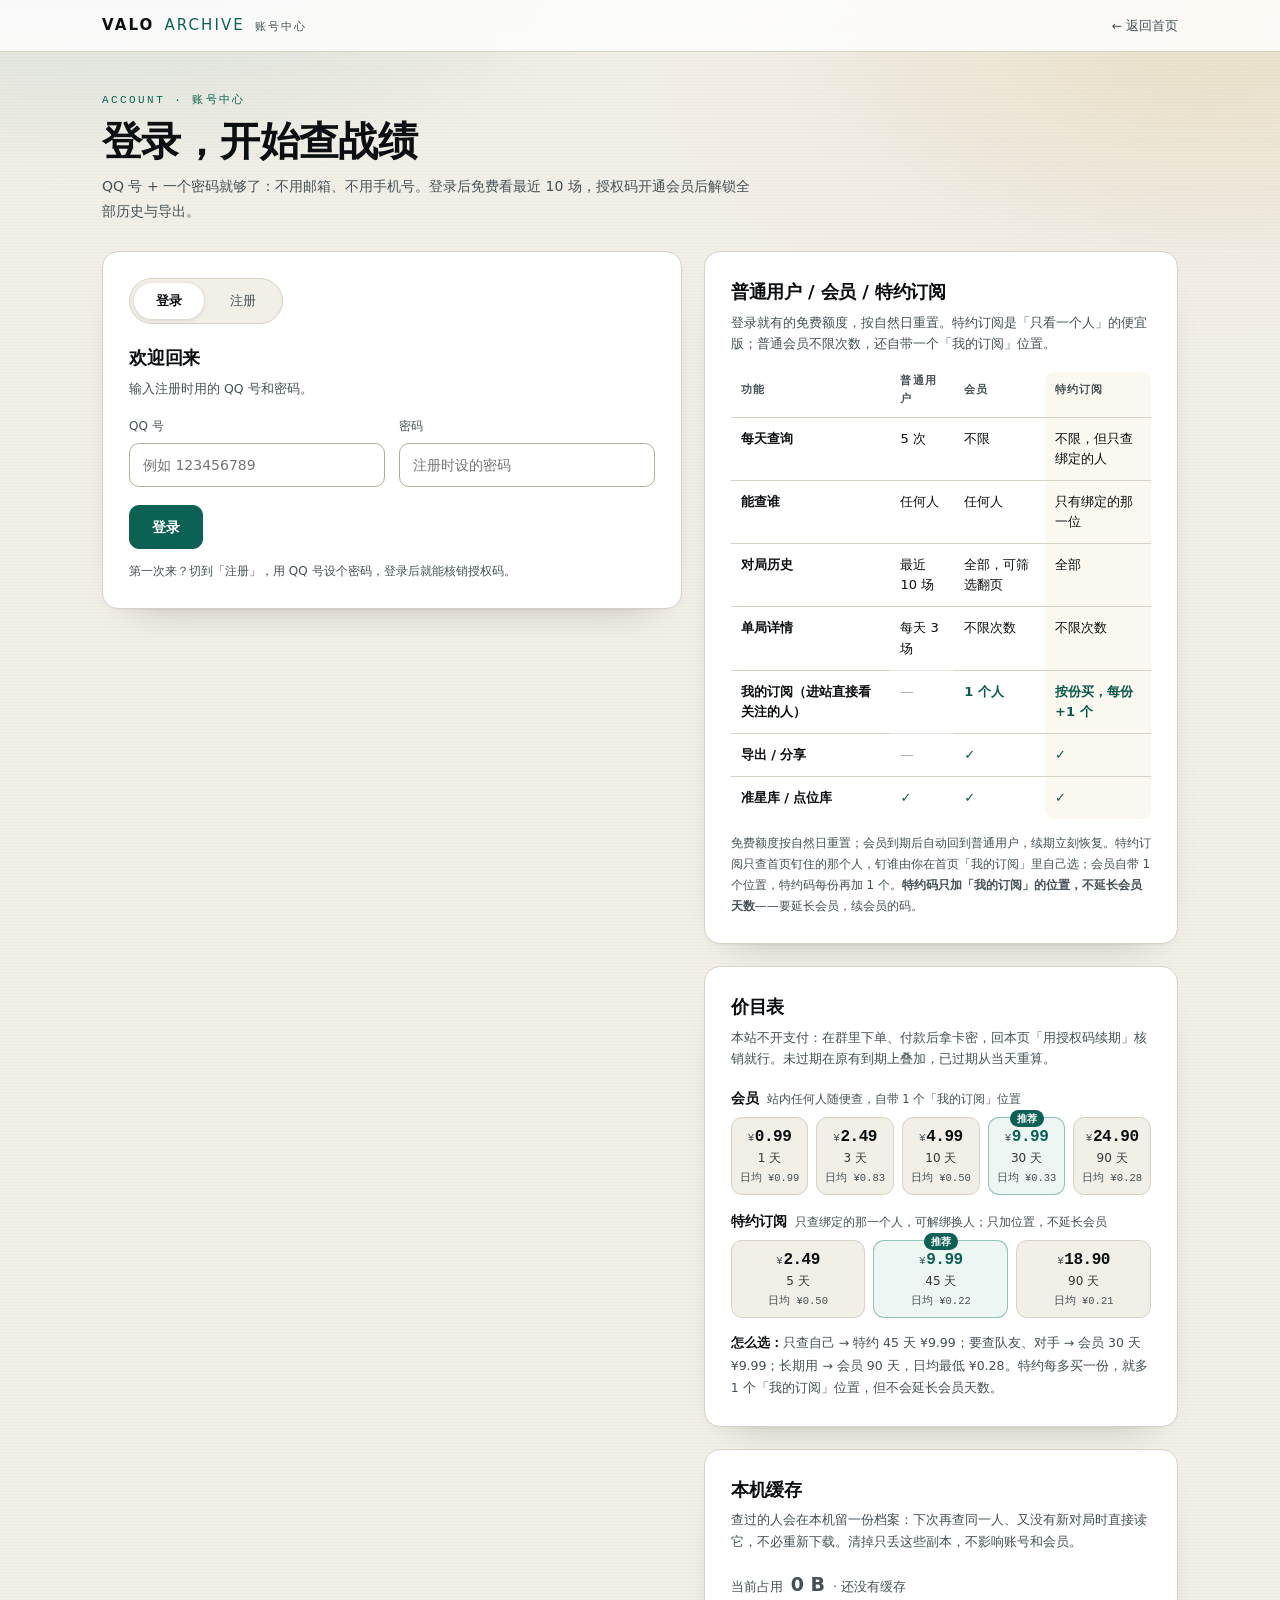
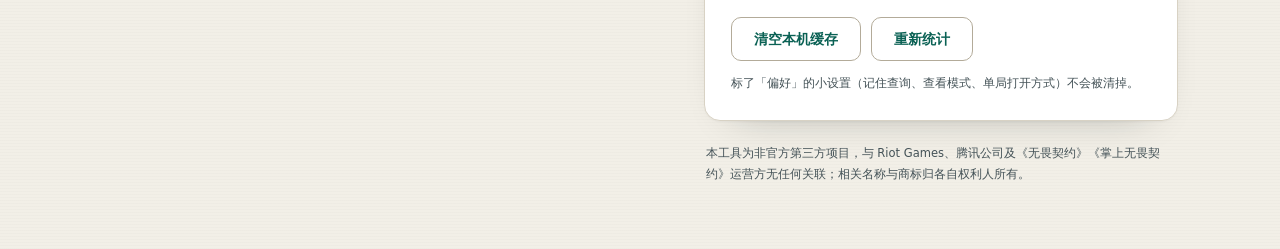
==== commit 29cc6a12: "sync: 搜索栏 ID 说明、手机 placeholder、iOS 组字修复" ====
--- a/account.html
+++ b/account.html
@@ -6,7 +6,7 @@
   <title>我的账号 · VALO ARCHIVE</title>
   <link rel="icon" type="image/svg+xml" href="/static/favicon.svg?v=5" sizes="any" />
   <meta name="theme-color" content="#0e7c6b" />
-  <link rel="stylesheet" href="/static/style.css?v=a4db2b4439" />
+  <link rel="stylesheet" href="/static/style.css?v=feee78e6cb" />
   <style>
     .ac-bg{position:fixed;inset:0;pointer-events:none;z-index:0;
       background:radial-gradient(900px 460px at 8% -10%,rgba(14,124,107,.10),transparent 62%),
--- a/static/style.css
+++ b/static/style.css
@@ -6371,3 +6371,27 @@
   .top-inner .acct-entry { order: 3; }
   .top-inner .top-tools { order: 4; flex: 1 1 100%; justify-content: flex-end; }
 }
+
+/* 搜索框下方的小注释：三种 ID 各自从哪拿。
+   输入框里的 placeholder 在手机上只有 200px 左右，写全了必然被截断，说明挪到这一行。 */
+.search-hint {
+  margin: 8px 2px 0;
+  display: flex;
+  flex-wrap: wrap;
+  gap: 4px 18px;
+  font-size: 12px;
+  line-height: 1.6;
+  color: var(--muted);
+}
+.search-hint b { font-weight: 600; }
+.search-hint kbd {
+  font: inherit;
+  font-size: 11px;
+  padding: 0 4px;
+  border: 1px solid var(--line);
+  border-radius: 4px;
+  background: var(--paper);
+}
+@media (max-width: 720px) {
+  .search-hint { flex-direction: column; gap: 2px; margin-top: 6px; font-size: 11.5px; line-height: 1.7; }
+}
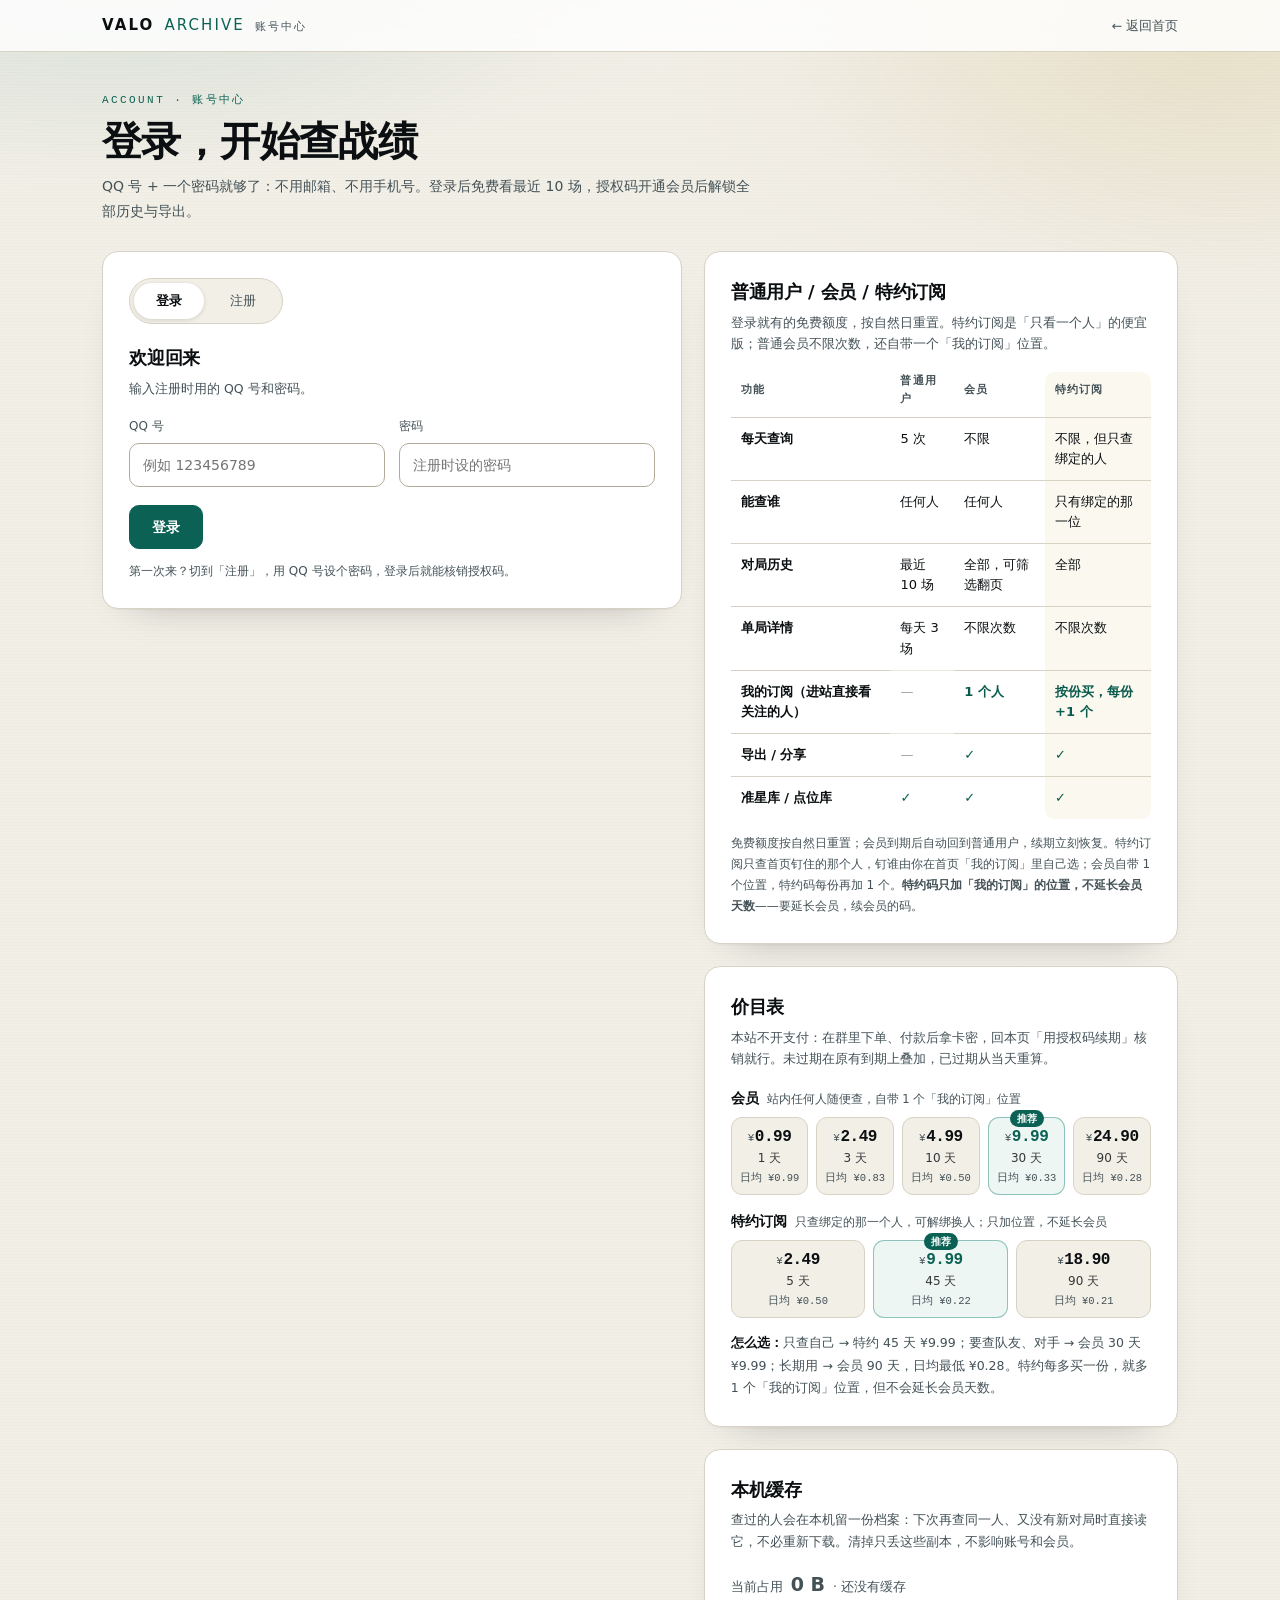
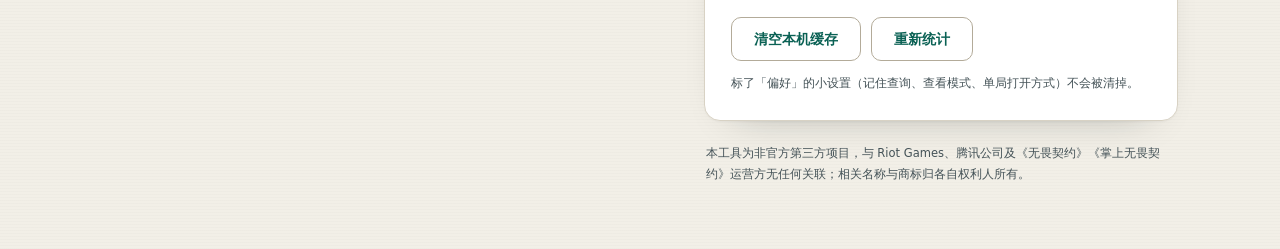
==== commit 29f8e85b: "sync: 撤回顶栏顺序改动" ====
--- a/account.html
+++ b/account.html
@@ -6,7 +6,7 @@
   <title>我的账号 · VALO ARCHIVE</title>
   <link rel="icon" type="image/svg+xml" href="/static/favicon.svg?v=5" sizes="any" />
   <meta name="theme-color" content="#0e7c6b" />
-  <link rel="stylesheet" href="/static/style.css?v=feee78e6cb" />
+  <link rel="stylesheet" href="/static/style.css?v=2c1fd7b6e8" />
   <style>
     .ac-bg{position:fixed;inset:0;pointer-events:none;z-index:0;
       background:radial-gradient(900px 460px at 8% -10%,rgba(14,124,107,.10),transparent 62%),
--- a/static/style.css
+++ b/static/style.css
@@ -72,7 +72,7 @@
   z-index: 5;
   backdrop-filter: blur(10px);
 }
-.top-inner { display: flex; align-items: center; gap: 22px; padding: 15px 28px; }
+.top-inner { display: flex; align-items: center; gap: 22px; padding: 15px 0; }
 
 .brand { display: flex; align-items: center; gap: 12px; color: inherit; text-decoration: none; cursor: pointer; }
 /* 左上角站名兼作「回到首页」入口：悬停给一点反馈，键盘聚焦要看得见 */
@@ -4923,7 +4923,7 @@
     display: grid;
     grid-template-columns: minmax(0, 1fr) auto;
     grid-template-areas: "brand svc" "exp acct" "tools tools";
-    align-items: center; gap: 8px 10px; padding: 10px 14px 8px;
+    align-items: center; gap: 8px 10px; padding: 10px 0 8px;
   }
   .top .top-inner .brand { grid-area: brand; order: 0; min-width: 0; justify-self: start; }
   .top .top-inner #svc-dot {
@@ -6355,23 +6355,6 @@
 .desk-detail > td { padding: 0 12px 12px; background: var(--card); }
 .desk-detail .mb-detail { padding: 6px 2px 2px; }
 
-/* ===== v23：顶栏顺序收口（721–1180）=====
-   这一段以前把账号排到工具条前面（order:2），窗口一宽就成了「导航在最右、登录在它左边」；
-   同时所有东西挤成一行。现在账号恒为最后一项（顶栏最右），装不下时工具条整行换到第二行。 */
-@media (min-width: 721px) and (max-width: 1180px) {
-  .top-inner { flex-wrap: wrap; row-gap: 8px; padding: 12px 28px; }
-  .top-inner .brand { order: 1; flex: 1 1 auto; min-width: 0; }
-  .top-inner .brand-sub { display: none; }
-  .top-inner .export-group { order: 2; margin-left: 0; }
-  .top-inner #export-open { order: 2; margin-left: 0; }
-  .top-inner .top-tools { order: 3; margin-left: 0; }
-  .top-inner .acct-entry { order: 4; margin-left: auto; }
-}
-@media (min-width: 721px) and (max-width: 1040px) {
-  .top-inner .acct-entry { order: 3; }
-  .top-inner .top-tools { order: 4; flex: 1 1 100%; justify-content: flex-end; }
-}
-
 /* 搜索框下方的小注释：三种 ID 各自从哪拿。
    输入框里的 placeholder 在手机上只有 200px 左右，写全了必然被截断，说明挪到这一行。 */
 .search-hint {
@@ -6395,3 +6378,9 @@
 @media (max-width: 720px) {
   .search-hint { flex-direction: column; gap: 2px; margin-top: 6px; font-size: 11.5px; line-height: 1.7; }
 }
+/* 窄机（360/375）上再把按钮收窄一点、输入字号降 0.5px，
+   placeholder「游戏ID / 掌瓦号 / 固定ID」才不会被截成「游戏ID / 掌瓦…」。 */
+@media (max-width: 420px) {
+  .search-band .search input { font-size: 15px; }
+  .search-band .search #search-btn { padding: 0 16px; }
+}
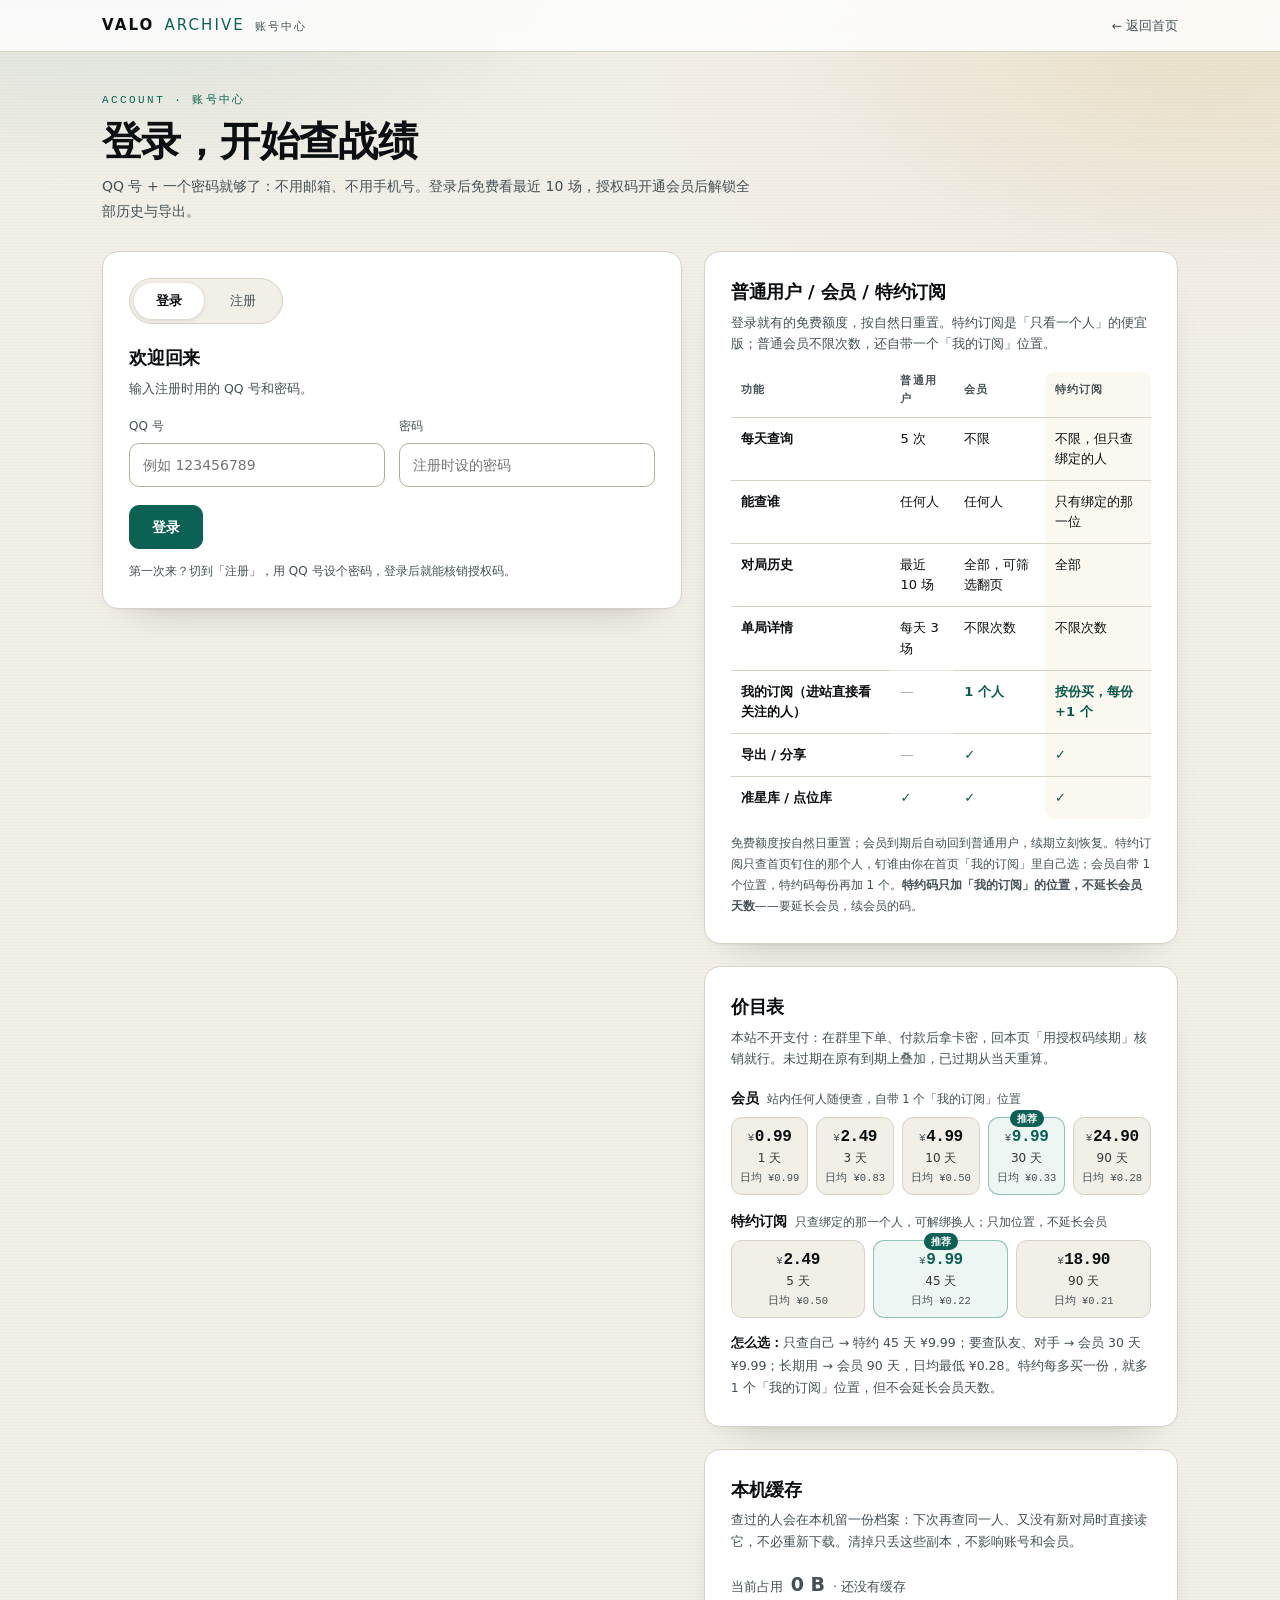
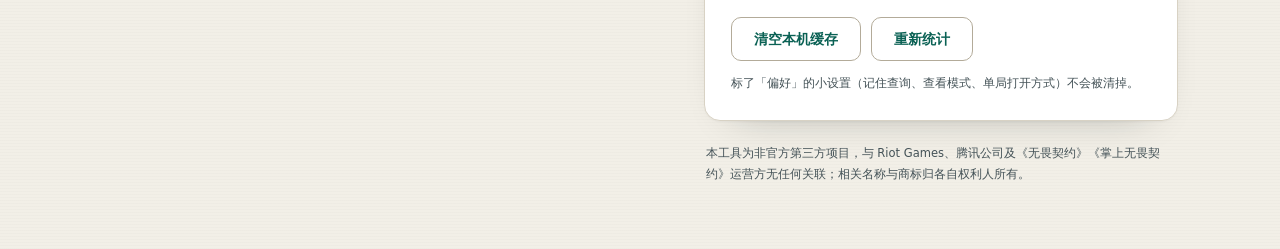
==== commit 1f9d55d5: "sync: 单局详情展开修复 + 手机端队徽（app.js/style.css 版本号重算）" ====
--- a/account.html
+++ b/account.html
@@ -6,7 +6,7 @@
   <title>我的账号 · VALO ARCHIVE</title>
   <link rel="icon" type="image/svg+xml" href="/static/favicon.svg?v=5" sizes="any" />
   <meta name="theme-color" content="#0e7c6b" />
-  <link rel="stylesheet" href="/static/style.css?v=2c1fd7b6e8" />
+  <link rel="stylesheet" href="/static/style.css?v=7b8dad3ba7" />
   <style>
     .ac-bg{position:fixed;inset:0;pointer-events:none;z-index:0;
       background:radial-gradient(900px 460px at 8% -10%,rgba(14,124,107,.10),transparent 62%),
--- a/static/style.css
+++ b/static/style.css
@@ -6101,13 +6101,22 @@
 .mb-row.enemy .mb-face { opacity: .85; }
 /* 阵营色不能只写在分组表头：卡片行左侧给一条色条 + 极淡底色，
    扫一眼就知道这行是 A 队还是 B 队，不用回头找表头。 */
-.mb-row.ally:not(.me) { background: color-mix(in srgb, var(--win) 4%, transparent); }
-.mb-row.enemy { background: color-mix(in srgb, var(--loss) 4%, transparent); }
+.mb-row.ally:not(.me) { background: color-mix(in srgb, var(--win) 6%, transparent); }
+.mb-row.enemy { background: color-mix(in srgb, var(--loss) 6%, transparent); }
 .mb-row.ally { box-shadow: inset 3px 0 0 var(--win); }
 .mb-row.enemy { box-shadow: inset 3px 0 0 var(--loss); }
 /* 异变轮战这种多队：每队自己的颜色，跟着行上的 --tc 走 */
-.mb-row.multi:not(.me) { background: color-mix(in srgb, var(--tc, transparent) 5%, transparent); }
+.mb-row.multi:not(.me) { background: color-mix(in srgb, var(--tc, transparent) 7%, transparent); }
 .mb-row.multi { box-shadow: inset 3px 0 0 var(--tc, var(--line)); }
+/* 行首队徽：多队用队色，两队用红/蓝，跟桌面十列表的座位徽标同一套颜色 */
+.mb-team {
+  display: inline-flex; align-items: center; justify-content: center;
+  min-width: 17px; height: 17px; padding: 0 3px; border-radius: 4px;
+  font-style: normal; font-size: 10.5px; font-weight: 700; line-height: 1;
+  color: #fff; background: var(--tc, var(--line));
+}
+.mb-team.ally { background: var(--win); }
+.mb-team.enemy { background: var(--loss); }
 .mb-main {
   display: grid;
   grid-template-columns: 38px minmax(0, 1fr) auto auto 12px;
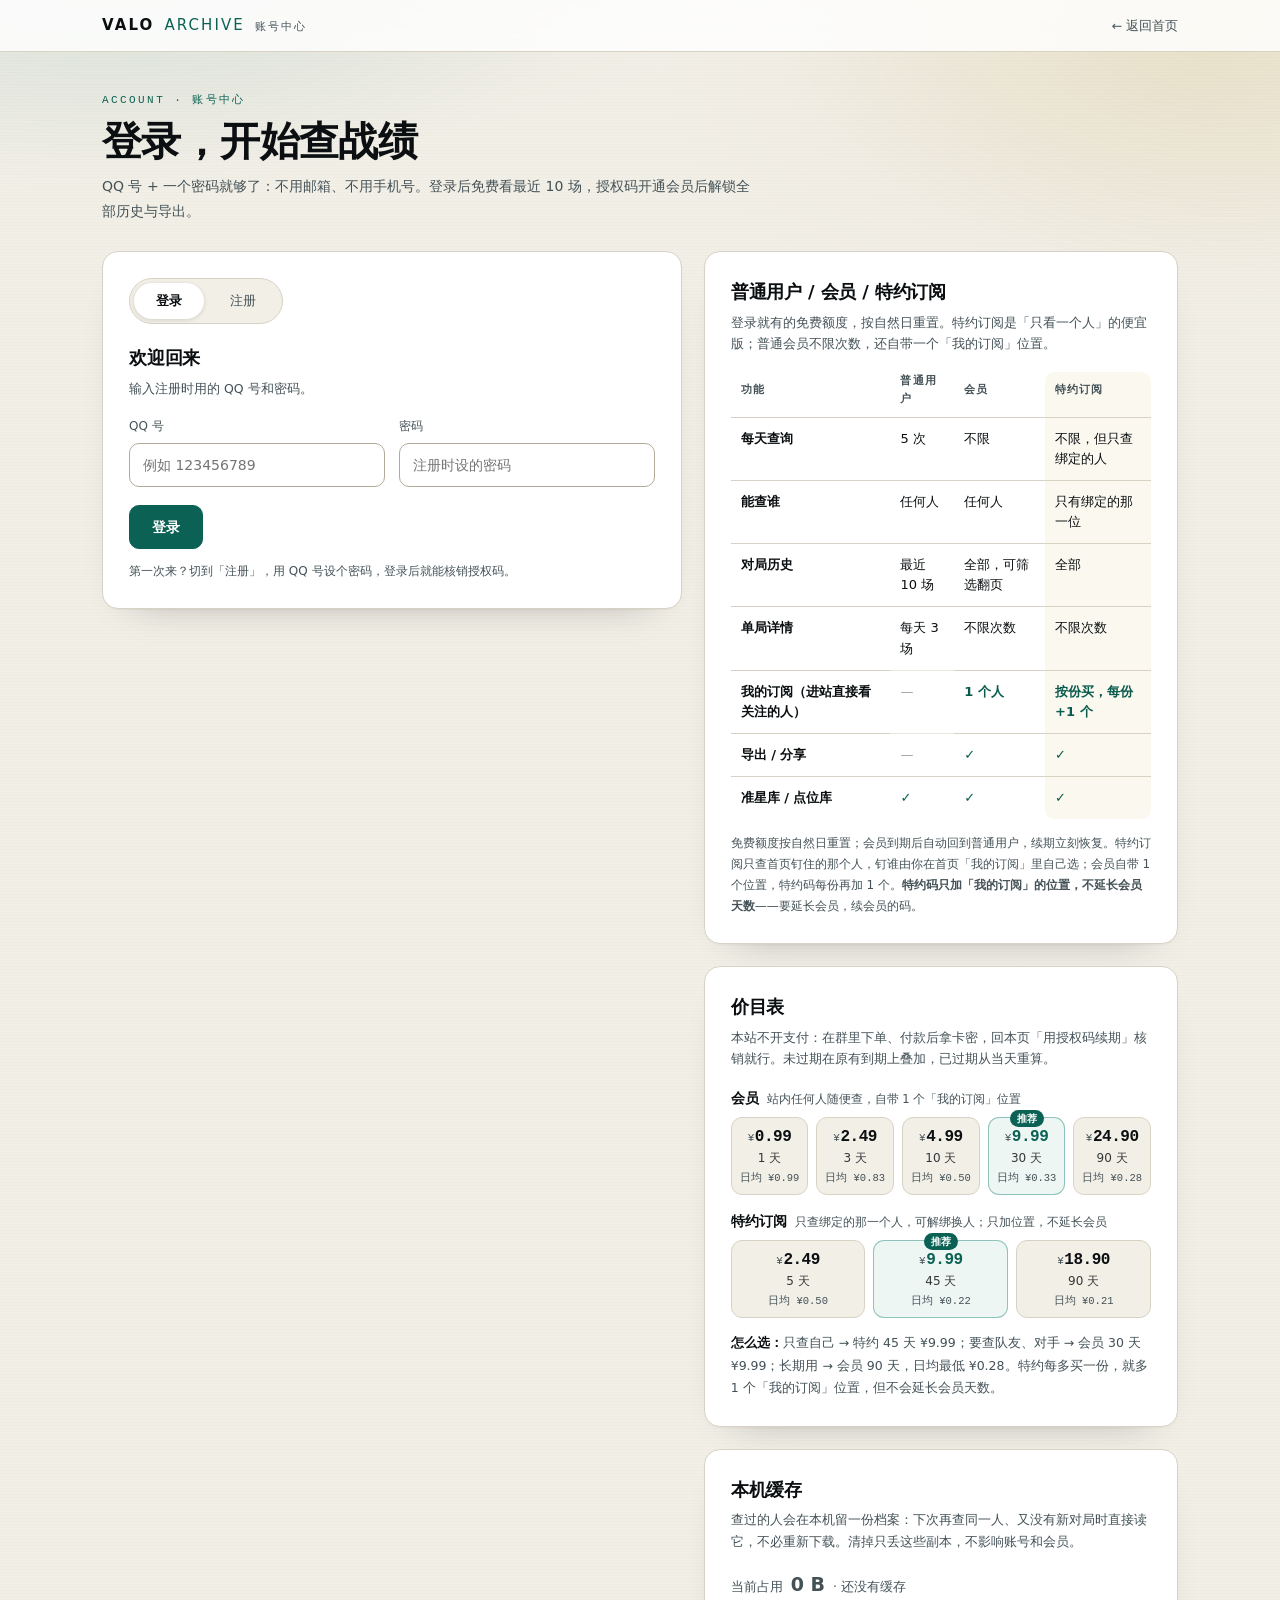
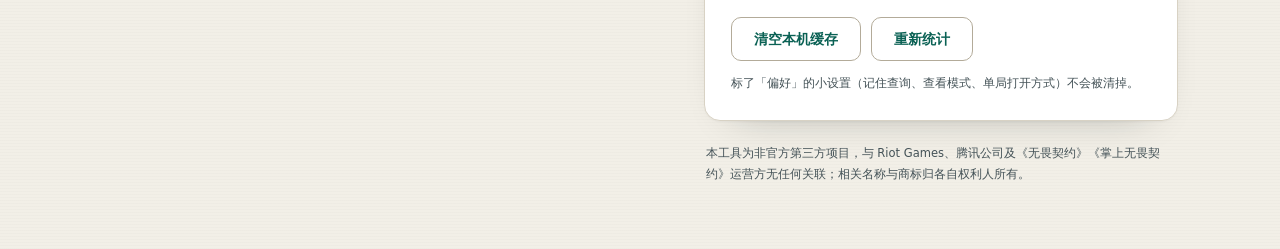
==== commit e7ba6d2e: "chore: 同步周边静态资源与「近期上线」tab" ====
--- a/account.html
+++ b/account.html
@@ -6,7 +6,7 @@
   <title>我的账号 · VALO ARCHIVE</title>
   <link rel="icon" type="image/svg+xml" href="/static/favicon.svg?v=5" sizes="any" />
   <meta name="theme-color" content="#0e7c6b" />
-  <link rel="stylesheet" href="/static/style.css?v=7b8dad3ba7" />
+  <link rel="stylesheet" href="/static/style.css?v=b70f528e6d" />
   <style>
     .ac-bg{position:fixed;inset:0;pointer-events:none;z-index:0;
       background:radial-gradient(900px 460px at 8% -10%,rgba(14,124,107,.10),transparent 62%),
--- a/static/style.css
+++ b/static/style.css
@@ -6,10 +6,14 @@
   --squad-2: #1d4f96;
   --squad-3: #9a5a0a;
   --squad-4: #7a2f83;
+  --squad-5: #8d2f3f;
+  --squad-6: #4a6b12;
   --squad-1-ink: #ffffff;
   --squad-2-ink: #ffffff;
   --squad-3-ink: #ffffff;
   --squad-4-ink: #ffffff;
+  --squad-5-ink: #ffffff;
+  --squad-6-ink: #ffffff;
   --paper: #f7f6f2;
   --paper-2: #efece4;
   --card: #ffffff;
@@ -4389,6 +4393,9 @@
 .id-row{display:flex;flex-wrap:nowrap;align-items:center;gap:10px}
 .id-row #p-name{flex:1 1 auto;min-width:0;margin:0;overflow:hidden;text-overflow:ellipsis;white-space:nowrap}
 .id-row .fav-btn{flex:0 0 auto}
+/* 「← 返回 上一个」：只在有过跳转时出现，太长的名字省略，别把名字挤掉。 */
+.id-row #query-back{flex:0 1 auto;max-width:44%;white-space:nowrap;overflow:hidden;text-overflow:ellipsis;cursor:pointer}
+.id-row #query-back:hover{border-color:var(--accent-soft);color:var(--accent-ink)}
 @media (max-width:720px){.id-row{gap:8px}}
 
 /* ===== 手机端顶栏：功能入口显示文字，不只图标 ===== */
@@ -5551,10 +5558,14 @@
     --squad-2: #3f7ecb;
     --squad-3: #c98a2b;
     --squad-4: #a45fb4;
+    --squad-5: #d15c6a;
+    --squad-6: #7fae3f;
     --squad-1-ink: #ffffff;
     --squad-2-ink: #ffffff;
     --squad-3-ink: #ffffff;
     --squad-4-ink: #ffffff;
+    --squad-5-ink: #ffffff;
+    --squad-6-ink: #ffffff;
   }
   .grid-bg {
     background-image:
@@ -6147,18 +6158,27 @@
   overflow: hidden;
   text-overflow: ellipsis;
 }
-.mb-meta { display: flex; align-items: center; gap: 6px; font-size: 11.5px; color: var(--muted); }
+.mb-meta { display: flex; align-items: center; gap: 6px; font-size: 11.5px; color: var(--muted); flex-wrap: nowrap; min-width: 0; }
+.mb-meta .mb-agent { min-width: 0; overflow: hidden; text-overflow: ellipsis; white-space: nowrap; }
 .mb-tier { width: 14px; height: 14px; object-fit: contain; }
 .mb-meta i { font-style: normal; }
-/* 「三排 / 双排」要能一眼看见：原来是 paper-2 底 + 继承的灰字，等于没有。 */
+/* 「三排 / 双排」要能一眼看见：原来是 paper-2 底 + 继承的灰字，等于没有。
+   字号压到 10px、强制不换行：手机上名额一长（A队·2排）就会被挤成两行。 */
 .mb-party {
   font-style: normal;
   padding: 1px 5px;
   border-radius: 3px;
   font-weight: 600;
+  font-size: 10px;
+  line-height: 1.6;
+  white-space: nowrap;
+  flex: 0 0 auto;
   color: var(--accent-ink);
   background: color-mix(in srgb, var(--accent) 16%, transparent);
 }
+/* 手机点名字直接查这个玩家（和桌面 .nm[data-query] 同一行为）。 */
+.mb-nm[data-query] { cursor: pointer; }
+.mb-nm[data-query]:hover { text-decoration: underline; }
 .mb-mvp { font-style: normal; font-size: 10.5px; padding: 1px 5px; border-radius: 3px; color: var(--accent); background: color-mix(in srgb, var(--accent) 14%, transparent); }
 /* 名字长了要先省略名字，不能把徽标顶出框：名字用可截断的 .mb-nm，徽标固定不缩。 */
 .mb-nm { min-width: 0; overflow: hidden; text-overflow: ellipsis; white-space: nowrap; }
@@ -6393,3 +6413,7 @@
   .search-band .search input { font-size: 15px; }
   .search-band .search #search-btn { padding: 0 16px; }
 }
+/* 「近期上线」从概览挪进独立 tab（2026-11-13）：卡片边框和面板对齐，
+   不再留概览时那 14px 下间距；空态提示跟在卡片位。 */
+#panel-activity .activity { margin: 0; }
+#panel-activity #activity-empty { margin: 12px 0 0; font-size: 12.5px; }
